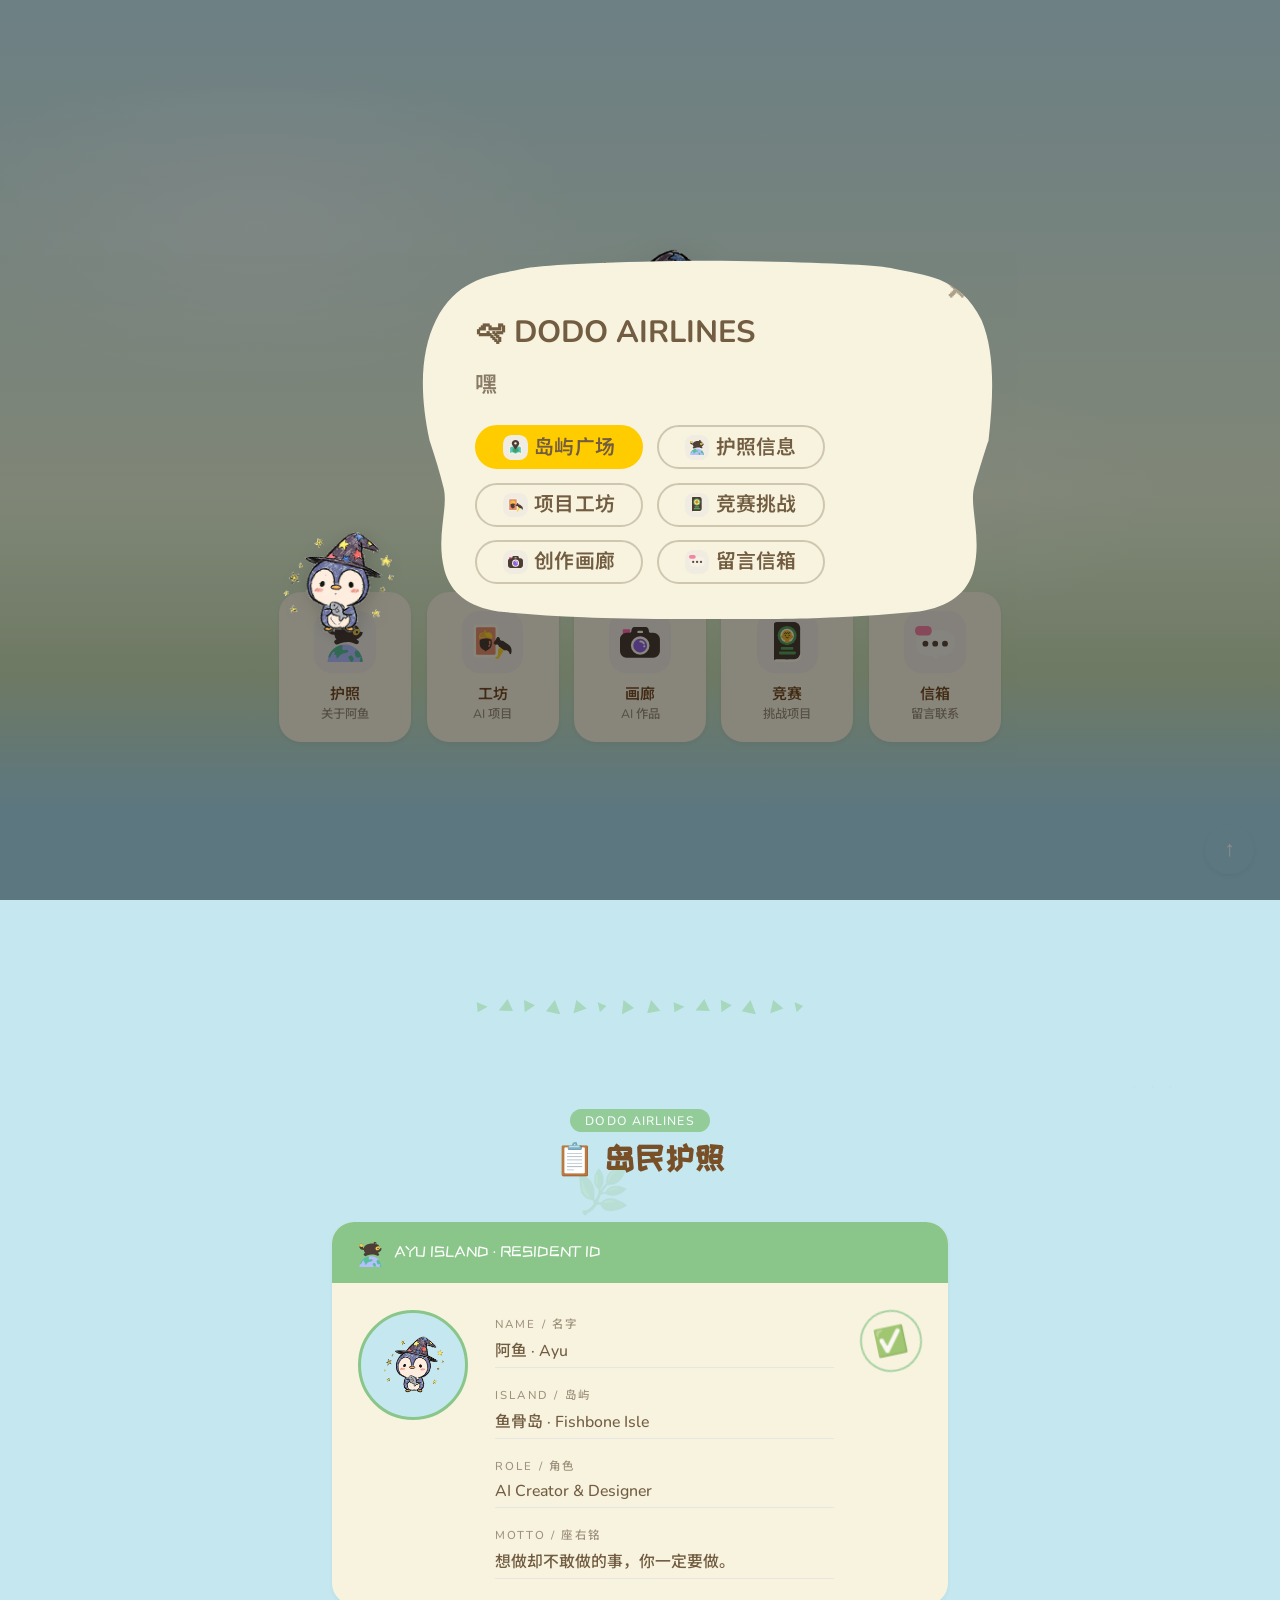
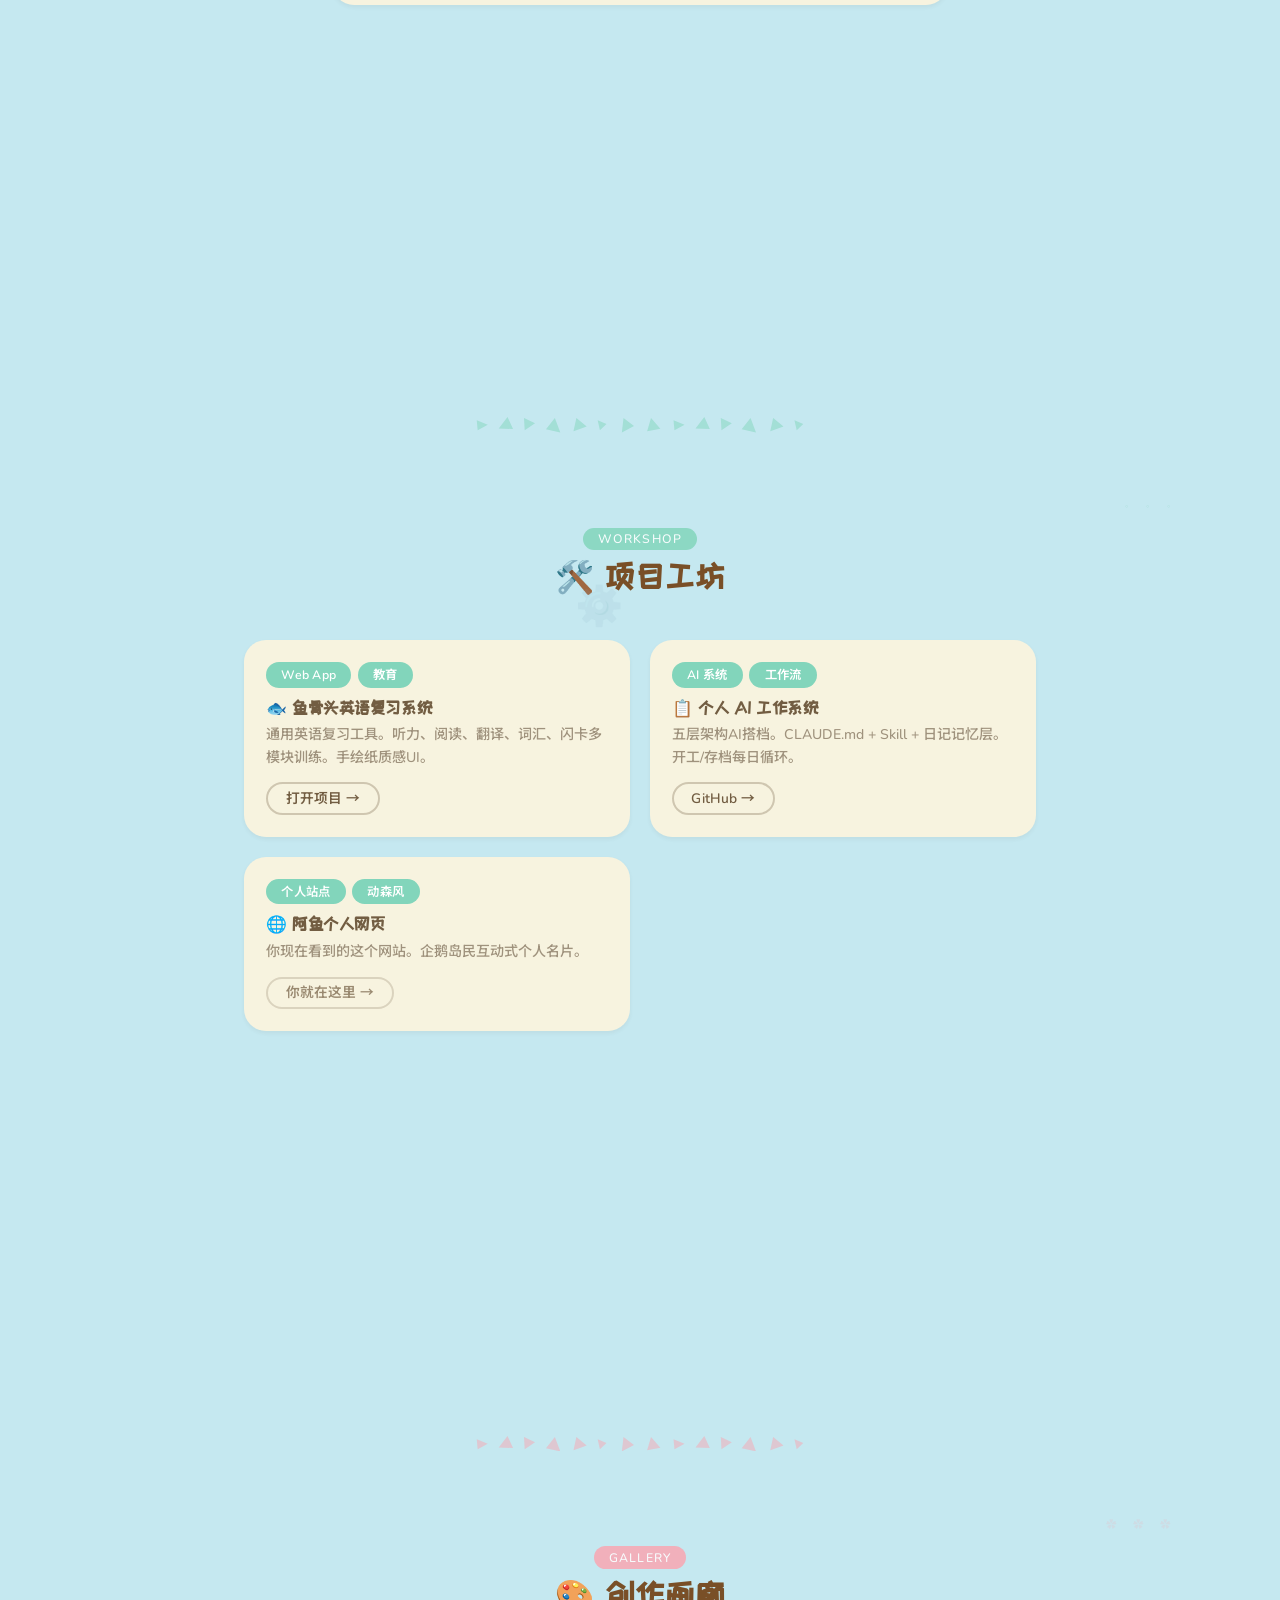
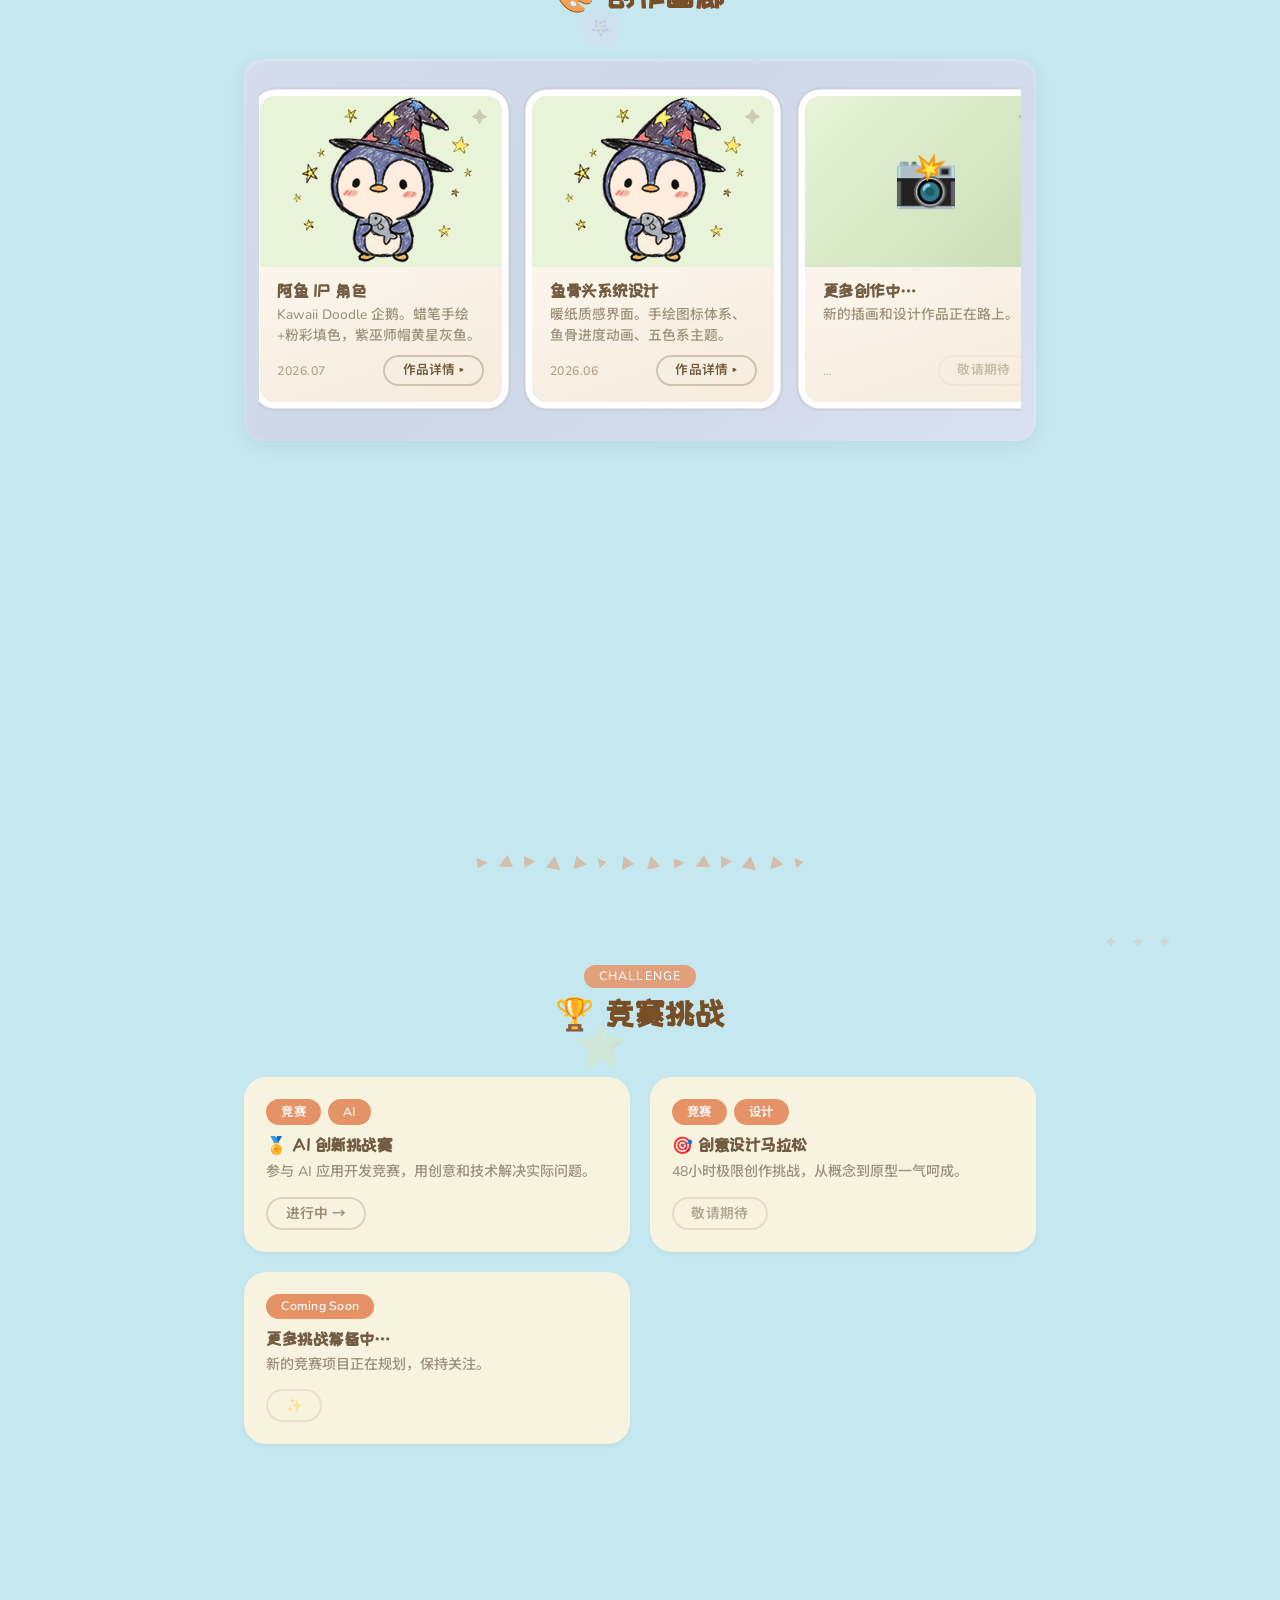
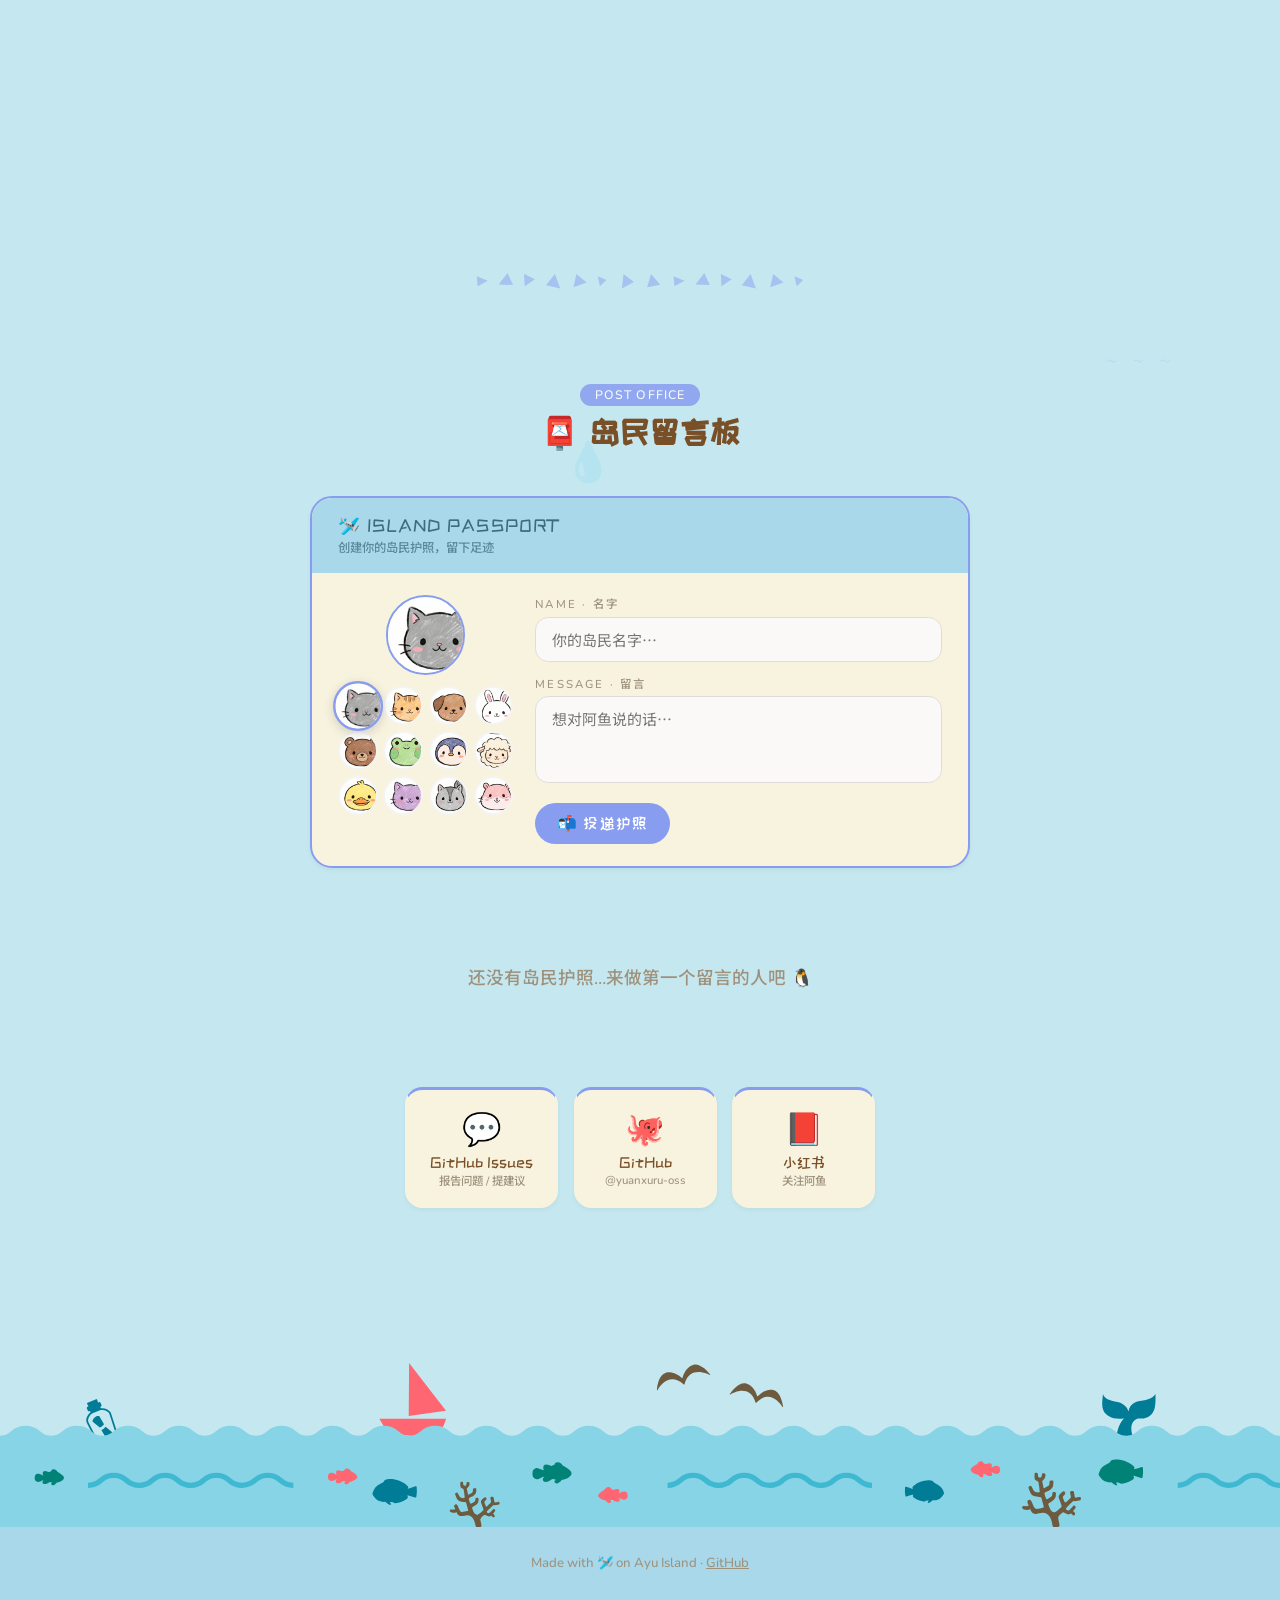
==== index.html @ e4548177 "work-detail: themed periwinkle bg + white floating content card with depth" ====
<!DOCTYPE html>
<html lang="zh-CN">
<head>
<meta charset="UTF-8">
<meta name="viewport" content="width=device-width, initial-scale=1.0">
<title>阿鱼 · Ayu — Welcome to My Island</title>
<style>
@import url('https://fonts.googleapis.com/css2?family=Nunito:wght@400;500;600;700;800;900&family=Noto+Sans+SC:wght@400;500;700&family=ZCOOL+KuaiLe&display=swap');

/* Register --mask-r for CSS mask animation (Chrome/Safari) */
@property --mask-r {
  syntax: '<length>';
  initial-value: 0px;
  inherits: false;
}

* { margin:0; padding:0; box-sizing:border-box; }

:root {
  /* === Mint-green sky palette (keep original) === */
  --sky-top: #c5e8f0;
  --sky-bottom: #e8f4d8;
  --land: #c8ddb5;
  --water: #a8d8ea;
  
  /* === animal-island-ui warm tones for cards & text === */
  --bg-card: rgb(247, 243, 223);
  --text-body: #725d42;
  --text-header: #794f27;
  --text-muted: #9f927d;
  --border: #c4b89e;
  
  --accent-teal: #19c8b9;
  --accent-teal-hover: #3dd4c6;
  --focus-yellow: #ffcc00;
  
  /* === NookPhone colors for section accents === */
  --np-green: #8ac68a;
  --np-teal: #82d5bb;
  --np-yellow: #f7cd67;
  --np-orange: #e59266;
  --np-pink: #f8a6b2;
  --np-blue: #889df0;
  
  --accent-about: var(--np-green);
  --accent-projects: var(--np-teal);
  --accent-competitions: var(--np-orange);
  --accent-works: var(--np-pink);
  --accent-contact: var(--np-blue);
  
  --card: var(--bg-card);
  --ink: var(--text-body);
  --dark-green: var(--text-header);
  --muted: var(--text-muted);
  --shadow: 0 2px 4px 0 rgba(61, 52, 40, 0.06);
  --shadow-hover: 0 3px 10px 0 rgba(61, 52, 40, 0.10);
}

html { scroll-behavior: smooth; zoom: 1.1; }

body {
  font-family: Nunito, 'Noto Sans SC', -apple-system, 'PingFang SC', sans-serif;
  background: var(--sky-top);
  color: var(--text-body);
  overflow-x: hidden;
  font-weight: 500;
}

/* === Mint-green sky background === */
.sky-bg {
  position: fixed; inset: 0; z-index: -1;
  background:
    linear-gradient(180deg, var(--sky-top) 0%, var(--sky-bottom) 55%, var(--land) 75%, var(--water) 90%, var(--water) 100%);
}

/* Subtle warm haze */
.sky-bg::before {
  content: ''; position: absolute; inset: 0;
  background:
    radial-gradient(ellipse 300px 150px at 20% 25%, rgba(255,255,255,0.4) 0%, transparent 100%),
    radial-gradient(ellipse 250px 120px at 70% 55%, rgba(255,255,240,0.3) 0%, transparent 100%);
  pointer-events: none;
}

/* === Passport Form & Message Wall (AC-style) === */
.passport-form {
  width: min(600px, 90vw);
  background: var(--card);
  border-radius: 20px;
  box-shadow: var(--shadow);
  overflow: hidden;
  margin-bottom: 48px;
  border: 2px solid var(--sec-accent);
}

.pf-header {
  background: #a8d8ea;
  padding: 16px 24px;
  display: flex; flex-direction: column;
}

.pf-logo {
  font-family: 'ZCOOL KuaiLe', cursive;
  font-size: 1rem;
  color: #3d6b80;
  letter-spacing: 1px;
}

.pf-sub {
  font-size: 0.7rem; color: #5a8899; margin-top: 2px;
}

.pf-body {
  display: flex; gap: 20px; padding: 20px 24px;
}

.pf-avatar-pick {
  flex-shrink: 0;
  display: flex; flex-direction: column; align-items: center;
}

.pf-avatar-preview {
  width: 72px; height: 72px;
  border: 2px solid var(--sec-accent);
  border-radius: 50%;
  display: flex; align-items: center; justify-content: center;
  margin-bottom: 10px;
  overflow: hidden;
  background: #f0efe8;
}

.pf-preview-img {
  width: 100%; height: 100%;
  object-fit: contain;
  object-position: center;
}

.pf-emoji-grid {
  display: grid;
  grid-template-columns: repeat(4, 1fr);
  gap: 5px;
}

.pf-villager-btn {
  width: 36px; height: 36px;
  border: 2px solid transparent;
  border-radius: 50%;
  cursor: pointer;
  transition: all 0.15s;
  display: flex; align-items: center; justify-content: center;
  padding: 0;
  background: #f5f4f1;
  overflow: hidden;
}
.pf-villager-btn:hover,
.pf-villager-btn.active {
  border-color: var(--sec-accent);
  transform: scale(1.25);
  box-shadow: 0 2px 8px rgba(0,0,0,0.15);
  z-index: 2;
}

.pf-v-thumb {
  width: 100%; height: 100%;
  object-fit: contain;
  object-position: center;
}

.pf-emoji-grid button {
  /* keep this for backward compat, but villager buttons override */
}

.pf-fields {
  flex: 1;
  display: flex; flex-direction: column; gap: 12px;
}

.pf-field label {
  font-size: 0.65rem;
  color: var(--muted);
  letter-spacing: 2px;
  text-transform: uppercase;
  display: block;
  margin-bottom: 4px;
}

.pf-field input,
.pf-field textarea {
  width: 100%;
  padding: 10px 14px;
  border: 1.5px solid #e0ddd8;
  border-radius: 12px;
  font-family: 'Noto Sans SC', sans-serif;
  font-size: 0.85rem;
  color: var(--ink);
  background: #faf9f7;
  outline: none;
  transition: border-color 0.2s;
  resize: none;
}

.pf-field input:focus,
.pf-field textarea:focus {
  border-color: var(--sec-accent);
}

.pf-submit {
  font-family: 'ZCOOL KuaiLe', 'Noto Sans SC', cursive;
  font-size: 0.9rem;
  padding: 10px 20px;
  border-radius: 24px;
  border: none;
  background: var(--sec-accent);
  color: #fff;
  cursor: pointer;
  letter-spacing: 1px;
  transition: transform 0.2s, box-shadow 0.2s;
  align-self: flex-start;
}
.pf-submit:hover {
  transform: translateY(-2px);
  box-shadow: 0 4px 12px rgba(0,0,0,0.15);
}

/* === Passport Wall === */
.passport-wall {
  display: grid;
  grid-template-columns: repeat(auto-fill, minmax(280px, 1fr));
  gap: 20px;
  width: min(800px, 90vw);
}

.visitor-passport {
  background: #eef9fb;
  border-radius: 18px;
  padding: 18px;
  border: 2px solid var(--sec-accent);
  display: flex; gap: 14px;
  position: relative;
  overflow: hidden;
  animation: card-in 0.4s cubic-bezier(0.34, 1.56, 0.64, 1);
}

@keyframes card-in {
  from { opacity: 0; transform: translateY(16px) scale(0.95); }
  to { opacity: 1; transform: translateY(0) scale(1); }
}

.visitor-passport::before {
  content: '';
  position: absolute;
  top: -30px; right: -30px;
  width: 80px; height: 80px;
  border-radius: 50%;
  border: 2px solid rgba(107,138,170,0.15);
  pointer-events: none;
}

.vp-avatar {
  flex-shrink: 0;
  width: 52px; height: 52px;
  border-radius: 50%;
  overflow: hidden;
  border: 2px solid var(--sec-accent);
}

.vp-img {
  width: 100%; height: 100%;
  object-fit: contain;
  object-position: center;
}

.vp-info {
  flex: 1; min-width: 0;
}

.vp-name {
  font-family: 'ZCOOL KuaiLe', 'Noto Sans SC', cursive;
  font-size: 0.9rem;
  color: var(--dark-green);
  margin-bottom: 4px;
}

.vp-time {
  font-size: 0.6rem; color: var(--muted); margin-bottom: 6px;
}

.vp-message {
  font-size: 0.8rem; color: var(--ink); line-height: 1.6;
  word-break: break-word;
}

.vp-delete {
  position: absolute; top: 8px; right: 8px;
  font-size: 0.7rem; opacity: 0; cursor: pointer;
  transition: opacity 0.2s;
  background: none; border: none; padding: 2px 6px;
}
.visitor-passport:hover .vp-delete { opacity: 0.5; }

/* === Contact links row === */
.contact-links {
  display: flex; flex-wrap: wrap; gap: 14px; justify-content: center;
  margin-top: 48px;
}

.contact-link-card {
  display: flex; flex-direction: column; align-items: center;
  padding: 16px 22px;
  background: var(--card);
  border-radius: 16px;
  text-decoration: none;
  color: var(--ink);
  box-shadow: var(--shadow);
  border: 1.5px solid transparent;
  border-top: 3px solid var(--sec-accent);
  min-width: 130px;
  transition: transform 0.3s cubic-bezier(0.34, 1.56, 0.64, 1), box-shadow 0.3s;
}
.contact-link-card:hover {
  transform: translateY(-4px);
  box-shadow: 0 8px 24px rgba(0,0,0,0.1);
}

.cl-icon { font-size: 1.8rem; margin-bottom: 4px; }
.cl-label { font-family: 'ZCOOL KuaiLe', cursive; font-size: 0.85rem; color: var(--dark-green); }
.cl-hint { font-size: 0.65rem; color: var(--muted); margin-top: 2px; }

/* === Entry Overlay === */
.entry-overlay {
  position: fixed; inset: 0; z-index: 100;
  background: rgba(0,0,0,0.45);
  display: flex; align-items: center; justify-content: center;
  transition: opacity 0.5s, visibility 0.5s;
  animation: animal-fade-in 0.25s ease;
}
.entry-overlay.dismissed { opacity:0; visibility:hidden; pointer-events:none; }

@keyframes animal-fade-in {
  from { opacity: 0; }
  to   { opacity: 1; }
}

.entry-scene {
  position: relative;
  width: min(720px, 92vw);
  display: flex;
  align-items: flex-end;
  gap: 0;
}

/* Penguin in entry */
.entry-penguin {
  flex-shrink: 0;
  cursor: pointer;
  animation: float 3s ease-in-out infinite;
  user-select: none;
}
.entry-penguin img {
  width: clamp(120px, 16vw, 170px);
  filter: drop-shadow(2px 4px 8px rgba(0,0,0,0.15));
}
@keyframes float {
  0%,100% { transform: translateY(0); }
  50% { transform: translateY(-8px); }
}

/* === Entry Modal (animal-island-ui Modal + Title) === */
.dodo-modal {
  background: rgb(247, 243, 223);
  clip-path: url(#animal-modal-clip);
  padding: 0;
  margin-bottom: 20px;
  margin-left: -8px;
  position: relative;
  flex: 1;
  max-width: 520px;
  min-width: 320px;
  animation: animal-zoom-in 0.35s cubic-bezier(0.4, 0, 0.2, 1);
  color: rgb(128, 115, 89);
}

@keyframes animal-zoom-in {
  from { opacity: 0; transform: scale(0.92); }
  to   { opacity: 1; transform: scale(1); }
}

/* Modal close button */
.dodo-close {
  position: absolute;
  top: 14px; right: 18px;
  width: 32px; height: 32px;
  font-size: 20px; font-weight: 700;
  color: rgba(114, 93, 66, 0.55);
  background: transparent;
  border: none;
  border-radius: 50%;
  cursor: pointer;
  z-index: 10;
  display: flex; align-items: center; justify-content: center;
  line-height: 1;
  transition: all 0.2s;
}
.dodo-close:hover {
  background: rgba(114, 93, 66, 0.1);
  color: rgba(114, 93, 66, 1);
}

/* Modal inner content area (per Modal spec: 48px 48px 32px) */
.dodo-body {
  padding: 48px 48px 32px;
}

/* === Modal Title (per animal-island-ui Modal spec: 28px / 700) === */
.dodo-modal-title {
  font-size: 28px;
  font-weight: 700;
  color: rgba(114, 93, 66, 1);
  padding-bottom: 15px;
  line-height: 1.3;
}

/* Modal body text (per spec: 20px / 600 / #8a7b66) */
.dodo-greeting {
  font-size: 20px;
  font-weight: 600;
  line-height: 1.6;
  color: #8a7b66;
  padding-bottom: 20px;
  min-height: 1.6em;
}

/* Modal footer buttons */
.dodo-options {
  display: flex; flex-wrap: wrap; gap: 12px;
}

.dodo-btn {
  font-family: Nunito, 'Noto Sans SC', sans-serif;
  font-size: 18px;
  font-weight: 600;
  letter-spacing: 0.01em;
  height: 40px;
  padding: 0 24px;
  border-radius: 39.81px;
  border: 2px solid rgba(114, 93, 66, 0.3);
  background: transparent;
  color: var(--text-body);
  cursor: pointer;
  transition: all 0.2s;
  white-space: nowrap;
  display: flex; align-items: center; gap: 6px;
  line-height: 1;
}
.dodo-btn .db-icon {
  width: 22px; height: 22px;
  border-radius: 8px;
  display: flex; align-items: center; justify-content: center;
  background: #f0ece2;
  flex-shrink: 0;
  padding: 4px;
}
.dodo-btn .db-icon img {
  width: 100%; height: 100%;
  object-fit: contain;
}
.dodo-btn:hover {
  border-color: rgba(114, 93, 66, 0.6);
  background: rgba(114, 93, 66, 0.08);
}

/* Primary confirm-style button (yellow, per Modal spec) */
.dodo-btn.dodo-btn-primary {
  background: rgba(255, 204, 0, 1);
  border-color: rgba(255, 204, 0, 1);
  color: rgba(114, 93, 66, 1);
}
.dodo-btn.dodo-btn-primary:hover {
  background: rgba(255, 204, 0, 0.85);
  border-color: rgba(255, 204, 0, 0.85);
}

/* === Main Content === */
.main-content {
  position: relative; z-index: 1;
}

/* Hero section (post-dialog) */
.hero {
  min-height: 100vh;
  display: flex; flex-direction: column;
  align-items: center; justify-content: center;
  text-align: center;
  padding: 40px 24px;
}

.hero-penguin {
  margin-bottom: 24px;
  cursor: pointer;
  transition: transform 0.3s cubic-bezier(0.34, 1.56, 0.64, 1);
}
.hero-penguin:hover {
  transform: scale(1.06);
  filter: drop-shadow(0 0 12px rgba(247,214,123,0.3));
}
.hero-penguin img {
  width: clamp(220px, 30vw, 300px);
  filter: drop-shadow(3px 6px 16px rgba(0,0,0,0.1));
  animation: float 3.5s ease-in-out infinite;
}

.hero-title {
  font-family: 'ZCOOL KuaiLe', 'Noto Sans SC', cursive;
  font-size: clamp(1.6rem, 4vw, 2.4rem);
  color: var(--dark-green);
  letter-spacing: 2px;
  margin-bottom: 6px;
}

.hero-sub {
  font-size: 0.9rem;
  color: var(--muted);
  margin-bottom: 8px;
}

.hero-hint {
  font-family: 'ZCOOL KuaiLe', 'Noto Sans SC', cursive;
  font-size: 1.1rem;
  color: var(--dark-green);
  margin-bottom: 24px;
  opacity: 0.75;
  animation: hint-pulse 3s ease-in-out infinite;
  cursor: default;
  letter-spacing: 2px;
}

@keyframes hint-pulse {
  0%,100% { opacity: 0.5; }
  50% { opacity: 0.85; }
}

.hero-islands {
  display: flex; flex-wrap: wrap; gap: 14px; justify-content: center;
}

.island-card {
  display: flex; flex-direction: column; align-items: center;
  padding: 18px 22px;
  background: var(--bg-card);
  border-radius: 20px;
  text-decoration: none;
  color: var(--text-body);
  box-shadow: var(--shadow);
  transition: transform 0.25s cubic-bezier(0.4, 0, 0.2, 1), box-shadow 0.25s;
  min-width: 120px;
  position: relative; overflow: hidden;
}
.island-card:hover {
  transform: translateY(-4px);
  box-shadow: 0 8px 24px rgba(0,0,0,0.1);
}
.island-card .island-icon {
  width: 56px; height: 56px;
  border-radius: 16px;
  display: flex; align-items: center; justify-content: center;
  margin-bottom: 8px;
  background: #f0ece2;
  transition: transform 0.25s;
  padding: 10px;
}
.island-card .island-icon img {
  width: 100%; height: 100%;
  object-fit: contain;
}
.island-card:hover .island-icon {
  transform: scale(1.08);
}
.island-card .island-label { font-size: 0.85rem; font-weight: 600; color: var(--dark-green); }
.island-card .island-hint { font-size: 0.7rem; color: var(--muted); }

/* === Section Islands === */
.section-island {
  min-height: 100vh;
  padding: 80px 24px 100px;
  display: flex; flex-direction: column;
  align-items: center;
  position: relative;
  --sec-accent: var(--island-green);
}

/* === Per-section color identity (Principle 2: Color differentiation) === */
.section-island[data-theme="about"]     { --sec-accent: var(--accent-about); }
.section-island[data-theme="projects"]  { --sec-accent: var(--accent-projects); }
.section-island[data-theme="competitions"] { --sec-accent: var(--accent-competitions); }
.section-island[data-theme="works"]     { --sec-accent: var(--accent-works); }
.section-island[data-theme="contact"]   { --sec-accent: var(--accent-contact); }

/* === Section-themed subtle decorative marks (AC-style: small icons instead of big glows) === */
/* About (green) — tiny grass/leaf dots */
.section-island[data-theme="about"] .section-header::before {
  content: '🌿'; font-size: 2.5rem; opacity: 0.12; pointer-events: none;
  position: absolute; left: 12%; top: 50px;
}
/* Projects (teal) — tiny tool/gear marks */
.section-island[data-theme="projects"] .section-header::before {
  content: '⚙️'; font-size: 2.2rem; opacity: 0.12; pointer-events: none;
  position: absolute; left: 12%; top: 50px;
}
/* Competitions (amber) — tiny star */
.section-island[data-theme="competitions"] .section-header::before {
  content: '⭐'; font-size: 2.4rem; opacity: 0.14; pointer-events: none;
  position: absolute; left: 12%; top: 50px;
}
/* Works (rose) — tiny flower */
.section-island[data-theme="works"] .section-header::before {
  content: '🌸'; font-size: 2.3rem; opacity: 0.14; pointer-events: none;
  position: absolute; left: 12%; top: 50px;
}
/* Contact (blue) — tiny wave/water drop */
.section-island[data-theme="contact"] .section-header::before {
  content: '💧'; font-size: 2.2rem; opacity: 0.12; pointer-events: none;
  position: absolute; left: 12%; top: 50px;
}

/* Small decorative corner marks per section */
.section-island[data-theme="about"]::before     { content: '·  ·  ·'; }
.section-island[data-theme="projects"]::before  { content: '∘  ∘  ∘'; }
.section-island[data-theme="competitions"]::before { content: '✦  ✦  ✦'; }
.section-island[data-theme="works"]::before     { content: '✿  ✿  ✿'; }
.section-island[data-theme="contact"]::before   { content: '〜  〜  〜'; }

.section-island::before {
  position: absolute;
  right: 8%; top: 55px;
  font-size: 0.6rem;
  color: var(--sec-accent);
  opacity: 0.18;
  letter-spacing: 6px;
  pointer-events: none;
}

.section-header {
  text-align: center;
  margin-bottom: 40px;
  position: relative;
}

.section-header h2 {
  font-family: 'ZCOOL KuaiLe', 'Noto Sans SC', cursive;
  font-size: clamp(1.4rem, 3.5vw, 1.8rem);
  color: var(--dark-green);
  letter-spacing: 1px;
}

.section-header .section-stamp {
  display: inline-block;
  font-size: 0.7rem;
  padding: 3px 14px;
  border-radius: 12px;
  background: var(--sec-accent);
  color: #fff;
  margin-bottom: 8px;
  letter-spacing: 1px;
  opacity: 0.85;
}

/* === Passport Card (About section) === */
.passport-card {
  width: min(560px, 90vw);
  background: var(--card);
  border-radius: 20px;
  box-shadow: var(--shadow);
  overflow: hidden;
}

.passport-header {
  background: var(--sec-accent);
  padding: 14px 24px;
  display: flex; align-items: center; gap: 10px;
}
.passport-header .dodo-icon { font-size: 1.3rem; animation: leaf-spin 6s linear infinite; }
.passport-header .dodo-label { color: #fff; font-family: 'ZCOOL KuaiLe', cursive; font-size: 0.85rem; }

.passport-body {
  display: flex; gap: 24px; padding: 24px;
}

.passport-avatar {
  flex-shrink: 0;
  width: 100px; height: 100px;
  border-radius: 50%;
  border: 3px solid var(--sec-accent);
  overflow: hidden;
  background: var(--sky-top);
  display: flex; align-items: center; justify-content: center;
}
.passport-avatar img {
  width: 100%; height: 100%; object-fit: contain;
}

.passport-fields { flex:1; display:flex; flex-direction:column; gap:12px; }

.passport-field label {
  font-size: 0.65rem; color: var(--muted); letter-spacing: 2px; text-transform: uppercase;
}
.passport-field .field-value {
  font-size: 0.9rem; color: var(--ink); font-weight: 500;
  padding: 4px 0;
  border-bottom: 1px solid #e8e6e3;
}

.passport-stamp {
  align-self: flex-start;
  width: 56px; height: 56px;
  border-radius: 50%;
  border: 2px solid var(--sec-accent);
  display: flex; align-items: center; justify-content: center;
  font-size: 1.5rem;
  opacity: 0.7;
  transform: rotate(-12deg);
}

/* === Card Grid (Projects/Works) === */
.card-grid {
  display: grid;
  grid-template-columns: repeat(auto-fill, minmax(260px, 1fr));
  gap: 18px;
  width: min(720px, 90vw);
}

.item-card {
  background: var(--bg-card);
  border-radius: 20px;
  padding: 20px;
  box-shadow: var(--shadow);
  transition: transform 0.25s cubic-bezier(0.4, 0, 0.2, 1), box-shadow 0.25s;
  position: relative; overflow: hidden;
}

.item-card:hover {
  transform: translateY(-4px);
  box-shadow: 0 8px 24px rgba(0,0,0,0.1);
}

.item-card .card-tags { display:flex; flex-wrap:wrap; gap:6px; margin-bottom:10px; }
.item-card .card-tag {
  font-family: Nunito, 'Noto Sans SC', sans-serif;
  font-size: 0.7rem;
  font-weight: 600;
  line-height: 1;
  padding: 5px 13px;
  border-radius: 999px;
  border: 1.5px solid transparent;
  background: var(--sec-accent);
  color: #fff;
  letter-spacing: 0.02em;
  transition: all 0.2s ease;
  display: inline-flex;
  align-items: center;
  white-space: nowrap;
  user-select: none;
}
.item-card .card-tag:hover {
  transform: translateY(-1px);
  box-shadow: 0 2px 6px rgba(61, 52, 40, 0.12);
}
.item-card h3 { font-family: 'ZCOOL KuaiLe', 'Noto Sans SC', cursive; font-size:0.95rem; margin-bottom:6px; letter-spacing:0.5px; }
.item-card p { font-size:0.8rem; color:var(--muted); line-height:1.6; margin-bottom:12px; }
.item-card .card-link {
  font-family: Nunito, 'Noto Sans SC', sans-serif;
  font-size: 0.78rem;
  font-weight: 600;
  letter-spacing: 0.01em;
  color: var(--text-body);
  text-decoration: none;
  padding: 5px 16px;
  border: 2px solid rgba(114, 93, 66, 0.3);
  border-radius: 39.81px;
  display: inline-block;
  transition: all 0.2s;
  background: transparent;
  line-height: 1.3;
}
.item-card .card-link:hover {
  border-color: rgba(114, 93, 66, 0.55);
  background: rgba(114, 93, 66, 0.06);
  transform: translateY(-1px);
}

/* === Corkboard Memo Gallery === */
.gallery-board {
  position: relative;
  width: min(720px, 92vw);
  margin: 0 auto;
  /* Soft AC periwinkle/lavender app background */
  background:
    radial-gradient(circle, rgba(255,255,255,0.15) 0.5px, transparent 0.5px),
    linear-gradient(135deg, #d4dcec 0%, #cdd8e8 40%, #d8dff0 100%);
  background-size: 18px 18px, 100% 100%;
  border-radius: 18px;
  padding: 24px 14px 28px;
  box-shadow: inset 0 1px 4px rgba(255,255,255,0.4), 0 4px 16px rgba(61,52,40,0.08);
  overflow: hidden;
}

.gallery-track {
  display: flex;
  gap: 28px;
  overflow-x: auto;
  scroll-snap-type: x mandatory;
  scroll-behavior: smooth;
  padding: 10px 12px 8px;
  /* Hide scrollbar — keep functionality */
  scrollbar-width: none;
  -ms-overflow-style: none;
}
.gallery-track::-webkit-scrollbar { display: none; }

/* Memo Card — AC Nook Miles mission card style */
.memo-card {
  flex: 0 0 220px;
  scroll-snap-align: start;
  background:
    radial-gradient(circle at 20% 30%, rgba(255,255,255,0.3) 0%, transparent 60%),
    linear-gradient(160deg, #fdf6f0 0%, #faf3e8 50%, #f5ecdd 100%);
  border-radius: 14px;
  /* Thick white polaroid-style frame */
  box-shadow:
    0 0 0 6px #fff,
    0 0 0 8px rgba(180,165,140,0.15),
    0 3px 12px rgba(61,52,40,0.10);
  position: relative;
  overflow: hidden;
  transition: transform 0.35s cubic-bezier(0.34, 1.56, 0.64, 1), box-shadow 0.35s;
  display: flex;
  flex-direction: column;
  /* 3D perspective for tilt */
  transform-origin: center center;
}
.memo-card:hover {
  transform: scale(1.05) rotate(-1.5deg);
  box-shadow:
    0 0 0 6px #fff,
    0 0 0 8px rgba(180,165,140,0.2),
    0 6px 24px rgba(61,52,40,0.16);
  z-index: 5;
}

/* AC stamp-style decorative badge top-right */
.memo-card::before {
  content: '✦';
  position: absolute;
  top: 10px;
  right: 12px;
  z-index: 2;
  font-size: 0.9rem;
  color: rgba(114,93,66,0.25);
  pointer-events: none;
}

/* Memo image area */
.memo-img {
  width: 100%;
  height: 155px;
  overflow: hidden;
  border-radius: 6px 6px 0 0;
  background: #e8f4d8;
  flex-shrink: 0;
}
.memo-img img {
  width: 100%;
  height: 100%;
  object-fit: cover;
  display: block;
}
.memo-img-empty {
  display: flex;
  align-items: center;
  justify-content: center;
  font-size: 3rem;
  background: linear-gradient(135deg, #e8f4d8 0%, #c8ddb5 100%);
}

/* Memo text body */
.memo-body {
  padding: 14px 16px 14px;
  flex: 1;
  display: flex;
  flex-direction: column;
  gap: 4px;
}
.memo-body h3 {
  font-family: 'ZCOOL KuaiLe', 'Noto Sans SC', cursive;
  font-size: 0.95rem;
  margin: 0;
  letter-spacing: 0.5px;
  color: var(--text-body);
}
.memo-body p {
  font-size: 0.78rem;
  color: var(--muted);
  line-height: 1.55;
  margin: 0;
  flex: 1;
  min-height: 2.4em;
}

/* Footer row: date left, button right */
.memo-footer {
  display: flex;
  align-items: center;
  justify-content: space-between;
  margin-top: 4px;
}
.memo-date {
  font-family: Nunito, sans-serif;
  font-size: 0.7rem;
  color: rgba(114,93,66,0.55);
  letter-spacing: 0.04em;
  white-space: nowrap;
}

/* Detail button — animal-island-ui outline pill */
.memo-detail-btn {
  font-family: Nunito, 'Noto Sans SC', sans-serif;
  font-size: 0.72rem;
  font-weight: 600;
  letter-spacing: 0.01em;
  padding: 5px 16px;
  border: 2px solid rgba(114, 93, 66, 0.3);
  border-radius: 39.81px;
  background: transparent;
  color: var(--text-body);
  cursor: pointer;
  transition: all 0.2s;
  white-space: nowrap;
  line-height: 1.3;
}
.memo-detail-btn:hover {
  border-color: rgba(114, 93, 66, 0.55);
  background: rgba(114, 93, 66, 0.06);
  transform: translateY(-1px);
}
.memo-detail-btn:active {
  transform: translateY(0);
}
.memo-detail-btn:disabled {
  opacity: 0.35;
  cursor: default;
  transform: none;
  border-color: rgba(114, 93, 66, 0.15);
}

/* Gallery scroll arrows */
.gallery-arrow {
  position: absolute;
  top: 50%;
  transform: translateY(-50%);
  z-index: 3;
  width: 36px;
  height: 36px;
  border-radius: 50%;
  border: none;
  background: rgba(255,255,255,0.85);
  color: rgba(114,93,66,0.7);
  font-size: 1.2rem;
  cursor: pointer;
  display: flex;
  align-items: center;
  justify-content: center;
  box-shadow: 0 2px 8px rgba(0,0,0,0.10);
  transition: all 0.2s;
  opacity: 0;
  pointer-events: none;
}
.gallery-board:hover .gallery-arrow {
  opacity: 1;
  pointer-events: auto;
}
.gallery-arrow:hover {
  background: rgba(255,255,255,0.95);
  color: rgba(114,93,66,0.95);
  box-shadow: 0 3px 12px rgba(0,0,0,0.14);
  transform: translateY(-50%) scale(1.08);
}
.gallery-arrow-left  { left: 4px; }
.gallery-arrow-right { right: 4px; }

/* === Work Detail — Fullscreen Scrapbook Page === */
.work-detail-overlay {
  position: fixed; inset: 0; z-index: 150;
  opacity: 0; pointer-events: none;
  transition: opacity 0.3s;
  display: flex; flex-direction: column;
  overflow: hidden;
  /* AC periwinkle pattern bg */
  background:
    radial-gradient(circle at 20px 20px, rgba(255,255,255,0.12) 1px, transparent 1px),
    radial-gradient(circle at 50px 70px, rgba(255,255,255,0.08) 1px, transparent 1px),
    radial-gradient(circle at 70px 30px, rgba(255,255,255,0.10) 1px, transparent 1px),
    linear-gradient(160deg, #c5d5e8 0%, #d4dcec 30%, #cdd8e8 70%, #bfcfe4 100%);
  background-size: 80px 80px, 80px 80px, 80px 80px, 100% 100%;
}
.work-detail-overlay.open { opacity: 1; pointer-events: auto; }

/* Top nav bar — clean AC style, unified buttons */
.sp-nav {
  flex-shrink: 0;
  display: flex; align-items: center;
  justify-content: space-between;
  padding: 10px 20px;
  background: rgba(255,255,255,0.6);
  backdrop-filter: blur(8px);
  border-bottom: 1px solid rgba(114,93,66,0.08);
}
.sp-nav-back,
.sp-nav-close {
  font-family: Nunito, 'Noto Sans SC', sans-serif;
  font-size: 0.8rem; font-weight: 600;
  padding: 6px 18px;
  border: 2px solid rgba(114,93,66,0.25);
  border-radius: 39.81px;
  background: transparent;
  color: var(--text-body);
  cursor: pointer;
  transition: all 0.2s;
  display: inline-flex; align-items: center; gap: 4px;
}
.sp-nav-back:hover,
.sp-nav-close:hover {
  border-color: rgba(114,93,66,0.5);
  background: rgba(114,93,66,0.06);
}

/* Scrollable body */
.sp-page {
  flex: 1; overflow-y: auto;
  scrollbar-width: thin;
  scrollbar-color: rgba(139,119,90,0.15) transparent;
  padding: 24px 20px 32px;
}
.sp-page::-webkit-scrollbar { width: 5px; }
.sp-page::-webkit-scrollbar-thumb { background: rgba(139,119,90,0.2); border-radius: 10px; }

/* White floating content card */
.sp-card {
  max-width: 700px;
  margin: 0 auto;
  background: rgba(255,255,255,0.93);
  border-radius: 20px;
  box-shadow: 0 2px 16px rgba(61,52,40,0.10), 0 8px 32px rgba(61,52,40,0.06);
  border: 1.5px solid rgba(160,145,120,0.12);
  overflow: hidden;
}

.sp-container {
  padding: 32px 28px 44px;
}

.sp-nav-label {
  font-family: Nunito, sans-serif;
  font-size: 0.72rem;
  color: rgba(114,93,66,0.4);
  letter-spacing: 4px;
}

/* Footer-sea banner inside card */
.sp-top-decor {
  width: 100%;
  overflow: hidden;
  opacity: 0.4;
  line-height: 0;
}
.sp-top-decor img {
  width: 100%;
  height: auto;
  min-width: 800px;
  display: block;
}

/* Pattern card hero inside white card */
.sp-hero-card {
  position: relative;
  background: linear-gradient(#fdfaf2, #f9f3e4);
  border-radius: 14px;
  border: 1.5px solid rgba(160,140,110,0.15);
  box-shadow: 0 2px 10px rgba(61,52,40,0.06);
  padding: 32px 28px;
  margin-bottom: 28px;
  display: flex; align-items: center; justify-content: center;
  min-height: 220px;
}
.sp-hero-img {
  max-width: 85%;
  max-height: 180px;
  border-radius: 8px;
  box-shadow: 0 3px 12px rgba(61,52,40,0.08);
}

/* Squiggly divider */
.sp-squiggle {
  width: 100%; height: 14px;
  margin-bottom: 24px;
  background:
    radial-gradient(circle at 15px 7px, rgba(114,93,66,0.10) 2px, transparent 3px),
    radial-gradient(circle at 40px 5px, rgba(114,93,66,0.10) 1.5px, transparent 2.5px),
    radial-gradient(circle at 70px 8px, rgba(114,93,66,0.10) 2px, transparent 3px),
    radial-gradient(circle at 100px 4px, rgba(114,93,66,0.10) 1.5px, transparent 2.5px),
    radial-gradient(circle at 140px 7px, rgba(114,93,66,0.10) 2px, transparent 3px),
    radial-gradient(circle at 180px 5px, rgba(114,93,66,0.10) 1.5px, transparent 2.5px),
    radial-gradient(circle at 220px 8px, rgba(114,93,66,0.10) 2px, transparent 3px),
    radial-gradient(circle at 260px 4px, rgba(114,93,66,0.10) 1.5px, transparent 2.5px),
    linear-gradient(transparent 5px, rgba(114,93,66,0.05) 5px, rgba(114,93,66,0.05) 6px, transparent 6px);
  background-repeat: no-repeat;
  background-size: 100% 100%;
}

/* === Work Detail Content Area === */
/* Footer-sea banner at top */
.sp-top-decor {
  width: 100%;
  overflow: hidden;
  opacity: 0.45;
  padding: 4px 0 0;
  line-height: 0;
}
.sp-top-decor img {
  width: 100%;
  height: auto;
  min-width: 800px;
  display: block;
}

.sp-title {
  font-family: 'ZCOOL KuaiLe', 'Noto Sans SC', cursive;
  font-size: 1.5rem;
  color: var(--text-body);
  margin: 0 0 14px;
  letter-spacing: 0.5px;
}
.sp-meta {
  display: flex; align-items: center; gap: 14px;
  flex-wrap: wrap; margin-bottom: 24px;
}
.sp-date {
  font-family: Nunito, sans-serif;
  font-size: 0.75rem;
  color: rgba(114,93,66,0.6);
  background: rgba(114,93,66,0.06);
  padding: 3px 10px; border-radius: 6px;
}
.sp-tags { display: flex; gap: 6px; flex-wrap: wrap; }
.sp-tags .card-tag {
  font-family: Nunito, 'Noto Sans SC', sans-serif;
  font-size: 0.7rem; font-weight: 600;
  padding: 3px 12px; border-radius: 999px;
  border: 2px solid var(--sec-accent);
  color: var(--sec-accent);
  background: transparent;
  letter-spacing: 0.02em;
}

/* Description */
.sp-desc {
  font-size: 0.9rem;
  color: var(--text-body);
  line-height: 1.9;
  margin-bottom: 24px;
  padding: 0;
}
.sp-desc p { margin: 0 0 12px; }
.sp-desc p:last-child { margin-bottom: 0; }

/* Extra images */
.sp-extra {
  display: flex; gap: 10px; flex-wrap: wrap; margin-bottom: 24px;
}
.sp-extra img {
  width: calc(50% - 5px);
  border-radius: 8px;
  box-shadow: 0 2px 8px rgba(61,52,40,0.10);
  object-fit: cover; aspect-ratio: 4/3;
  background: #e8eddc;
}
.sp-extra:empty { display: none; }

/* Back button at bottom */
.sp-back-bottom {
  font-family: Nunito, 'Noto Sans SC', sans-serif;
  font-size: 0.8rem; font-weight: 600;
  padding: 6px 20px;
  border: 2px solid rgba(114,93,66,0.25);
  border-radius: 39.81px;
  background: transparent;
  color: var(--text-body);
  cursor: pointer;
  transition: all 0.2s;
  display: inline-flex; align-items: center; gap: 4px;
}
.sp-back-bottom:hover {
  border-color: rgba(114,93,66,0.5);
  background: rgba(114,93,66,0.06);
}

/* Penguin peek */
.sp-penguin {
  position: fixed;
  bottom: -8px; right: -6px;
  width: 64px; height: 64px;
  pointer-events: none; user-select: none;
  opacity: 0.45;
  transform: rotate(10deg);
  z-index: 151;
}
.sp-penguin img { width: 100%; height: 100%; object-fit: contain; }

@media (max-width: 640px) {
  .sp-container { padding: 20px 14px 36px; }
  .sp-hero-card { padding: 28px 20px; min-height: 180px; }
  .sp-hero-img { max-width: 95%; max-height: 160px; }
  .sp-title { font-size: 1.2rem; }
  .sp-penguin { width: 40px; height: 40px; }
}
  .wd-extra img { width: 100%; }
}

/* Mobile: always show arrows via tap, smaller cards */
@media (max-width: 640px) {
  .gallery-board { width: 94vw; padding: 18px 8px 22px; }
  .memo-card { flex: 0 0 190px; }
  .memo-card:hover { transform: scale(1.03) rotate(-1deg); }
  .memo-img { height: 130px; }
  .gallery-arrow { opacity: 0.6; pointer-events: auto; }
}

/* === Loading Splash (animal-island-ui Loading + island scene) === */
.loading-splash {
  position: fixed; inset: 0; z-index: 200;
  background: black;
  display: flex; align-items: center; justify-content: center;
  flex-direction: column;
  gap: 24px;
  overflow: hidden;
}
.loading-splash.reveal {
  --mask-r: 0;
  mask: radial-gradient(circle at center, transparent var(--mask-r), black calc(var(--mask-r) + 1px));
  animation: loading-reveal 0.6s cubic-bezier(0.4, 0, 0.2, 1) forwards;
}
@keyframes loading-reveal {
  to { --mask-r: 100vmax; }
}


/* Island scene — palm tree + fish */
.loading-island {
  position: relative;
  width: 120px; height: 90px;
  animation: loading-float 2.5s ease-in-out infinite;
}
@keyframes loading-float {
  0%, 100% { transform: translateY(0); }
  50% { transform: translateY(-8px); }
}
.loading-trunk {
  position: absolute;
  bottom: 18px; left: 50%;
  width: 6px; height: 50px;
  background: #b8956a;
  border-radius: 3px;
  transform: translateX(-50%) rotate(-5deg);
  transform-origin: bottom center;
}
.loading-frond {
  position: absolute;
  bottom: 64px; left: 50%;
  width: 4px; height: 28px;
  background: #6fba2c;
  border-radius: 0 50% 50% 0;
  transform-origin: bottom left;
}
.loading-frond:nth-child(2) { transform: translateX(-4px) rotate(-35deg); }
.loading-frond:nth-child(3) { transform: translateX(-4px) rotate(-70deg); }
.loading-frond:nth-child(4) { transform: translateX(-4px) rotate(-105deg); width: 5px; height: 24px; }
.loading-frond:nth-child(5) { transform: translateX(-2px) rotate(20deg); width: 4px; height: 26px; }
.loading-frond:nth-child(6) { transform: translateX(-2px) rotate(50deg); width: 3px; height: 22px; }
.loading-coconut {
  position: absolute;
  bottom: 64px; left: calc(50% - 2px);
  width: 8px; height: 8px;
  background: #8b6914;
  border-radius: 50%;
  transform: translate(-6px, 4px);
}
.loading-coconut + .loading-coconut {
  transform: translate(2px, 6px);
}
.loading-ground {
  position: absolute;
  bottom: 0; left: 50%;
  width: 70px; height: 18px;
  background: #c8bb8a;
  border-radius: 50%;
  transform: translateX(-50%);
}
.loading-fish {
  position: absolute;
  bottom: 12px;
  font-size: 16px;
  animation: loading-swim 3s ease-in-out infinite;
}
.loading-fish.f1 { left: 10px; animation-delay: 0s; }
.loading-fish.f2 { left: 85px; animation-delay: 1.5s; animation-duration: 3.5s; }
@keyframes loading-swim {
  0%, 100% { transform: translateX(0) translateY(0); }
  25%  { transform: translateX(6px) translateY(-4px); }
  50%  { transform: translateX(0) translateY(0); }
  75%  { transform: translateX(-6px) translateY(4px); }
}

/* Loading progress bar (animal-island-ui Progress: striped fill) */
.loading-progress-track {
  width: 200px;
  height: 20px;
  background: #f8f8f0;
  border: 2px solid #e8dcc8;
  border-radius: 999px;
  overflow: hidden;
  box-shadow: inset 0 2px 4px rgba(114, 93, 66, 0.08);
}
.loading-progress-fill {
  height: 100%;
  width: 0%;
  border-radius: 999px;
  background: #0ec4b6;
  background-image: repeating-linear-gradient(
    -45deg,
    #0ec4b6 0, #0ec4b6 10px,
    #01b0a7 10px, #01b0a7 20px
  );
  background-size: 28.28px 28.28px;
  animation: loading-stripe 1s linear infinite;
  transition: width 0.3s cubic-bezier(0.4, 0, 0.2, 1);
}
@keyframes loading-stripe {
  0% { background-position: 0 0; }
  100% { background-position: -28.28px 0; }
}

.loading-label {
  font-family: Nunito, 'Noto Sans SC', sans-serif;
  font-size: 14px;
  font-weight: 600;
  color: #19c8b9;
  letter-spacing: 0.04em;
}
.footer-sea {
  width: 100%;
  height: auto;
  display: block;
  margin-top: 40px;
}
.footer-sea svg {
  width: 100%;
  height: auto;
  display: block;
}
/* === Section Divider (animal-island-ui SVG, per-section color) === */
.section-divider {
  width: min(720px, 90vw);
  margin: 0 auto;
  padding: 8px 0 4px;
  opacity: 0.5;
}
.section-divider svg {
  display: block;
  width: 100%;
  height: 14px;
}

.site-footer {
  text-align: center; padding: 24px 24px 40px;
  font-size: 0.75rem; color: var(--muted);
  background: var(--water);
}

/* === Back to top === */
.back-top {
  position: fixed; bottom: 24px; right: 24px; z-index: 50;
  width: 44px; height: 44px; border-radius: 50%;
  background: var(--island-green); color: #fff;
  border: none; cursor: pointer; font-size: 1.2rem;
  box-shadow: var(--shadow); transition: transform 0.2s;
  display: flex; align-items: center; justify-content: center;
}
.back-top:hover { transform: scale(1.1); }

/* === Responsive === */
@media (max-width: 600px) {
  .entry-scene { flex-direction: column; align-items: center; }
  .entry-penguin img { width: 100px; }
  .dodo-dialog { margin-left: 0; margin-top: -12px; border-radius: 28px; }
  .dodo-dialog::before { display: none; }
  .passport-body { flex-direction: column; align-items: center; }
  .pf-body { flex-direction: column; align-items: center; }
  .passport-wall { grid-template-columns: 1fr; }
  .card-grid { grid-template-columns: 1fr; }
}
</style>
</head>
<body>

<!-- === Loading Splash === -->
<div class="loading-splash" id="loadingSplash">
  <div class="loading-island">
    <div class="loading-trunk"></div>
    <div class="loading-frond"></div>
    <div class="loading-frond"></div>
    <div class="loading-frond"></div>
    <div class="loading-frond"></div>
    <div class="loading-frond"></div>
    <div class="loading-frond"></div>
    <div class="loading-coconut"></div>
    <div class="loading-coconut"></div>
    <div class="loading-ground"></div>
    <span class="loading-fish f1">🐟</span>
    <span class="loading-fish f2">🐠</span>
  </div>
  <div class="loading-progress-track">
    <div class="loading-progress-fill" id="loadingFill"></div>
  </div>
  <div class="loading-label">阿鱼的小岛</div>
</div>

<div class="sky-bg"></div>

<!-- Hidden SVG clipPath for animal-island-ui Modal blob -->
<svg style="position:absolute;width:0;height:0" aria-hidden="true">
  <defs>
    <clipPath id="animal-modal-clip" clipPathUnits="objectBoundingBox">
      <path d="M0.501,0.005 L0.501,0.005 L0.523,0.005 L0.549,0.006 C0.704,0.01,0.796,0.017,0.825,0.027 L0.827,0.028 C0.872,0.045,0.939,0.044,0.978,0.17 C1,0.254,1,0.365,0.99,0.505 L0.988,0.513 C0.979,0.558,0.971,0.598,0.965,0.633 C0.956,0.689,0.979,0.77,0.964,0.865 C0.953,0.928,0.921,0.966,0.869,0.979 C0.821,0.986,0.773,0.992,0.726,0.995 L0.712,0.996 L0.694,0.997 C0.648,1,0.586,1,0.507,1 L0.501,1 L0.464,1 C0.385,1,0.325,0.998,0.283,0.995 C0.234,0.992,0.184,0.987,0.133,0.979 C0.081,0.966,0.05,0.928,0.039,0.865 C0.023,0.77,0.047,0.689,0.037,0.633 C0.031,0.595,0.023,0.552,0.013,0.505 C-0.006,0.365,-0.002,0.254,0.024,0.17 C0.064,0.045,0.13,0.045,0.174,0.028 L0.175,0.028 C0.204,0.017,0.303,0.009,0.474,0.005 L0.501,0.005"/>
    </clipPath>
  </defs>
</svg>

<!-- === ENTRY OVERLAY === -->
<div class="entry-overlay" id="entryOverlay">
  <div class="entry-scene">
    <div class="entry-penguin" id="entryPenguin">
      <img src="ayu-penguin.png" alt="阿鱼">
    </div>
    <div class="dodo-modal">
      <button class="dodo-close" title="关闭" onclick="document.getElementById('entryOverlay').classList.add('dismissed')">✕</button>
      <div class="dodo-body">
        <div class="dodo-modal-title">🛩 DODO AIRLINES</div>
        <div class="dodo-greeting" id="greeting"></div>
        <div class="dodo-options">
          <button class="dodo-btn dodo-btn-primary" data-target="hero"><span class="db-icon"><img src="icons/icon-map.svg" alt=""></span>岛屿广场</button>
          <button class="dodo-btn" data-target="about"><span class="db-icon"><img src="icons/icon-miles.svg" alt=""></span>护照信息</button>
          <button class="dodo-btn" data-target="projects"><span class="db-icon"><img src="icons/icon-diy.svg" alt=""></span>项目工坊</button>
          <button class="dodo-btn" data-target="competitions"><span class="db-icon"><img src="icons/icon-variant.svg" alt=""></span>竞赛挑战</button>
          <button class="dodo-btn" data-target="works"><span class="db-icon"><img src="icons/icon-camera.svg" alt=""></span>创作画廊</button>
          <button class="dodo-btn" data-target="contact"><span class="db-icon"><img src="icons/icon-chat.svg" alt=""></span>留言信箱</button>
        </div>
      </div>
    </div>
  </div>
</div>

<!-- === MAIN CONTENT === -->
<div class="main-content">

  <!-- Hero / Island Plaza -->
  <section class="hero" id="hero">
    <div class="hero-penguin" onclick="document.getElementById('entryOverlay').classList.remove('dismissed');chime(880,0.12)">
      <img src="ayu-penguin.png" alt="阿鱼">
    </div>
    <p class="hero-hint">点一下企鹅跟我说话吧</p>
    <h1 class="hero-title">阿鱼的小岛</h1>
    <p class="hero-sub">AI Creator & Designer · 安静做事，作品说话</p>
    <div class="hero-islands">
      <a href="#about" class="island-card">
        <span class="island-icon"><img src="icons/icon-miles.svg" alt=""></span>
        <span class="island-label">护照</span>
        <span class="island-hint">关于阿鱼</span>
      </a>
      <a href="#projects" class="island-card">
        <span class="island-icon"><img src="icons/icon-diy.svg" alt=""></span>
        <span class="island-label">工坊</span>
        <span class="island-hint">AI 项目</span>
      </a>
      <a href="#works" class="island-card">
        <span class="island-icon"><img src="icons/icon-camera.svg" alt=""></span>
        <span class="island-label">画廊</span>
        <span class="island-hint">AI 作品</span>
      </a>
      <a href="#competitions" class="island-card">
        <span class="island-icon"><img src="icons/icon-variant.svg" alt=""></span>
        <span class="island-label">竞赛</span>
        <span class="island-hint">挑战项目</span>
      </a>
      <a href="#contact" class="island-card">
        <span class="island-icon"><img src="icons/icon-chat.svg" alt=""></span>
        <span class="island-label">信箱</span>
        <span class="island-hint">留言联系</span>
      </a>
    </div>
  </section>

  <div class="section-divider" style="color:#8ac68a"><svg width="297" height="14" viewBox="0 0 297 14"><path d="M20 10.42L33 11 28.002 0zM10 6.97L0 3l.858 9zM43 1l.613 11L53 5.585zm89 13l11-5.867L133.507 1zm67-3.58l13 .58-4.998-11zm-10-3.45L179 3l.858 9zM90.634 1L88 13l12-4.39zM155 13l12-2.4-8.47-9.6zM110 3l2.057 9L118 6.292zm-47 8.215L76 14 71.048 1zM222 1l.613 11L232 5.585zm47.634 0L267 13l12-4.39zM289 3l2.057 9L297 6.292zm-48 8.215L254 14l-4.952-13z" fill="currentColor" fill-rule="evenodd"/></svg></div>

  <!-- About / Passport -->
  <section class="section-island" id="about" data-theme="about">
    <div class="section-header">
      <span class="section-stamp">DODO AIRLINES</span>
      <h2>📋 岛民护照</h2>
    </div>

    <div class="passport-card">
      <div class="passport-header">
        <span class="dodo-icon"><img src="icons/icon-miles.svg" alt="" style="width:22px;height:22px;vertical-align:middle"></span>
        <span class="dodo-label">AYU ISLAND · RESIDENT ID</span>
      </div>
      <div class="passport-body">
        <div class="passport-avatar">
          <img src="ayu-penguin.png" alt="阿鱼">
        </div>
        <div class="passport-fields">
          <div class="passport-field">
            <label>Name / 名字</label>
            <div class="field-value">阿鱼 · Ayu</div>
          </div>
          <div class="passport-field">
            <label>Island / 岛屿</label>
            <div class="field-value">鱼骨岛 · Fishbone Isle</div>
          </div>
          <div class="passport-field">
            <label>Role / 角色</label>
            <div class="field-value">AI Creator & Designer</div>
          </div>
          <div class="passport-field">
            <label>Motto / 座右铭</label>
            <div class="field-value">想做却不敢做的事，你一定要做。</div>
          </div>
        </div>
        <div class="passport-stamp" title="入境章">✅</div>
      </div>
    </div>
  </section>

  <div class="section-divider" style="color:#82d5bb"><svg width="297" height="14" viewBox="0 0 297 14"><path d="M20 10.42L33 11 28.002 0zM10 6.97L0 3l.858 9zM43 1l.613 11L53 5.585zm89 13l11-5.867L133.507 1zm67-3.58l13 .58-4.998-11zm-10-3.45L179 3l.858 9zM90.634 1L88 13l12-4.39zM155 13l12-2.4-8.47-9.6zM110 3l2.057 9L118 6.292zm-47 8.215L76 14 71.048 1zM222 1l.613 11L232 5.585zm47.634 0L267 13l12-4.39zM289 3l2.057 9L297 6.292zm-48 8.215L254 14l-4.952-13z" fill="currentColor" fill-rule="evenodd"/></svg></div>

  <!-- Projects -->
  <section class="section-island" id="projects" data-theme="projects">
    <div class="section-header">
      <span class="section-stamp">WORKSHOP</span>
      <h2>🛠️ 项目工坊</h2>
    </div>
    <div class="card-grid">
      <div class="item-card">
        <div class="card-tags"><span class="card-tag">Web App</span><span class="card-tag">教育</span></div>
        <h3>🐟 鱼骨头英语复习系统</h3>
        <p>通用英语复习工具。听力、阅读、翻译、词汇、闪卡多模块训练。手绘纸质感UI。</p>
        <a href="https://yuanxuru-oss.github.io/English-systems/review-system/" target="_blank" class="card-link">打开项目 →</a>
      </div>
      <div class="item-card">
        <div class="card-tags"><span class="card-tag">AI 系统</span><span class="card-tag">工作流</span></div>
        <h3>📋 个人 AI 工作系统</h3>
        <p>五层架构AI搭档。CLAUDE.md + Skill + 日记记忆层。开工/存档每日循环。</p>
        <a href="https://github.com/yuanxuru-oss" target="_blank" class="card-link">GitHub →</a>
      </div>
      <div class="item-card">
        <div class="card-tags"><span class="card-tag">个人站点</span><span class="card-tag">动森风</span></div>
        <h3>🌐 阿鱼个人网页</h3>
        <p>你现在看到的这个网站。企鹅岛民互动式个人名片。</p>
        <span class="card-link" style="cursor:default;opacity:0.7">你就在这里 →</span>
      </div>
    </div>
  </section>

  <div class="section-divider" style="color:#f8a6b2"><svg width="297" height="14" viewBox="0 0 297 14"><path d="M20 10.42L33 11 28.002 0zM10 6.97L0 3l.858 9zM43 1l.613 11L53 5.585zm89 13l11-5.867L133.507 1zm67-3.58l13 .58-4.998-11zm-10-3.45L179 3l.858 9zM90.634 1L88 13l12-4.39zM155 13l12-2.4-8.47-9.6zM110 3l2.057 9L118 6.292zm-47 8.215L76 14 71.048 1zM222 1l.613 11L232 5.585zm47.634 0L267 13l12-4.39zM289 3l2.057 9L297 6.292zm-48 8.215L254 14l-4.952-13z" fill="currentColor" fill-rule="evenodd"/></svg></div>

  <!-- Works Gallery (Corkboard Memo style) -->
  <section class="section-island" id="works" data-theme="works">
    <div class="section-header">
      <span class="section-stamp">GALLERY</span>
      <h2>🎨 创作画廊</h2>
    </div>
    <div class="gallery-board">
      <button class="gallery-arrow gallery-arrow-left" aria-label="向左滚动" title="向左">◂</button>
      <div class="gallery-track" id="galleryTrack">
        <div class="memo-card">
          <div class="memo-img"><img src="ayu-penguin.png" alt="阿鱼 IP 角色"></div>
          <div class="memo-body">
            <h3>阿鱼 IP 角色</h3>
            <p>Kawaii Doodle 企鹅。蜡笔手绘+粉彩填色，紫巫师帽黄星灰鱼。</p>
            <div class="memo-footer">
              <span class="memo-date">2026.07</span>
              <button class="memo-detail-btn">作品详情 ▸</button>
            </div>
          </div>
        </div>
        <div class="memo-card">
          <div class="memo-img"><img src="ayu-penguin.png" alt="鱼骨头系统设计"></div>
          <div class="memo-body">
            <h3>鱼骨头系统设计</h3>
            <p>暖纸质感界面。手绘图标体系、鱼骨进度动画、五色系主题。</p>
            <div class="memo-footer">
              <span class="memo-date">2026.06</span>
              <button class="memo-detail-btn">作品详情 ▸</button>
            </div>
          </div>
        </div>
        <div class="memo-card">
          <div class="memo-img memo-img-empty"><span>📸</span></div>
          <div class="memo-body">
            <h3>更多创作中…</h3>
            <p>新的插画和设计作品正在路上。</p>
            <div class="memo-footer">
              <span class="memo-date">…</span>
              <button class="memo-detail-btn" disabled>敬请期待</button>
            </div>
          </div>
        </div>
      </div>
      <button class="gallery-arrow gallery-arrow-right" aria-label="向右滚动" title="向右">▸</button>
    </div>
  </section>

  <!-- === Work Detail — Fullscreen Page === -->
  <div class="work-detail-overlay" id="workDetailOverlay">
    <div class="sp-nav">
      <button class="sp-nav-back" id="workDetailBack">◂ 返回画廊</button>
      <span class="sp-nav-label">WORKS</span>
      <button class="sp-nav-close" id="workDetailClose">✕</button>
    </div>
    <div class="sp-page">
      <div class="sp-card">
        <!-- Footer-sea banner -->
        <div class="sp-top-decor"><img src="footer-sea.svg" alt=""></div>
        <div class="sp-container">
        <!-- Pattern card hero -->
        <div class="sp-hero-card">
          <img class="sp-hero-img" id="spHeroImg" src="" alt="">
        </div>
        <!-- Title + meta -->
        <h2 class="sp-title" id="spTitle"></h2>
        <div class="sp-meta">
          <span class="sp-date" id="spDate"></span>
          <span class="sp-tags" id="spTags"></span>
        </div>
        <!-- Description -->
        <div class="sp-desc" id="spDesc"></div>
        <!-- Extra images -->
        <div class="sp-extra" id="spExtra"></div>
        <button class="sp-back-bottom" id="workDetailBack2">◂ 返回画廊</button>
        </div>
      </div>
    </div>
    <div class="sp-penguin"><img src="ayu-penguin.png" alt=""></div>
  </div>

  <div class="section-divider" style="color:#e59266"><svg width="297" height="14" viewBox="0 0 297 14"><path d="M20 10.42L33 11 28.002 0zM10 6.97L0 3l.858 9zM43 1l.613 11L53 5.585zm89 13l11-5.867L133.507 1zm67-3.58l13 .58-4.998-11zm-10-3.45L179 3l.858 9zM90.634 1L88 13l12-4.39zM155 13l12-2.4-8.47-9.6zM110 3l2.057 9L118 6.292zm-47 8.215L76 14 71.048 1zM222 1l.613 11L232 5.585zm47.634 0L267 13l12-4.39zM289 3l2.057 9L297 6.292zm-48 8.215L254 14l-4.952-13z" fill="currentColor" fill-rule="evenodd"/></svg></div>

  <!-- Competitions -->
  <section class="section-island" id="competitions" data-theme="competitions">
    <div class="section-header">
      <span class="section-stamp">CHALLENGE</span>
      <h2>🏆 竞赛挑战</h2>
    </div>
    <div class="card-grid">
      <div class="item-card">
        <div class="card-tags"><span class="card-tag">竞赛</span><span class="card-tag">AI</span></div>
        <h3>🏅 AI 创新挑战赛</h3>
        <p>参与 AI 应用开发竞赛，用创意和技术解决实际问题。</p>
        <span class="card-link" style="cursor:default;opacity:0.7">进行中 →</span>
      </div>
      <div class="item-card">
        <div class="card-tags"><span class="card-tag">竞赛</span><span class="card-tag">设计</span></div>
        <h3>🎯 创意设计马拉松</h3>
        <p>48小时极限创作挑战，从概念到原型一气呵成。</p>
        <span class="card-link" style="cursor:default;opacity:0.5">敬请期待</span>
      </div>
      <div class="item-card">
        <div class="card-tags"><span class="card-tag">Coming Soon</span></div>
        <h3>更多挑战筹备中…</h3>
        <p>新的竞赛项目正在规划，保持关注。</p>
        <span class="card-link" style="cursor:default;opacity:0.4">✨</span>
      </div>
    </div>
  </section>

  <div class="section-divider" style="color:#889df0"><svg width="297" height="14" viewBox="0 0 297 14"><path d="M20 10.42L33 11 28.002 0zM10 6.97L0 3l.858 9zM43 1l.613 11L53 5.585zm89 13l11-5.867L133.507 1zm67-3.58l13 .58-4.998-11zm-10-3.45L179 3l.858 9zM90.634 1L88 13l12-4.39zM155 13l12-2.4-8.47-9.6zM110 3l2.057 9L118 6.292zm-47 8.215L76 14 71.048 1zM222 1l.613 11L232 5.585zm47.634 0L267 13l12-4.39zM289 3l2.057 9L297 6.292zm-48 8.215L254 14l-4.952-13z" fill="currentColor" fill-rule="evenodd"/></svg></div>

  <!-- Contact / Message Board -->
  <section class="section-island" id="contact" data-theme="contact">
    <div class="section-header">
      <span class="section-stamp">POST OFFICE</span>
      <h2>📮 岛民留言板</h2>
    </div>

    <!-- Passport creation form -->
    <div class="passport-form" id="passportForm">
      <div class="pf-header">
        <span class="pf-logo">🛩️ ISLAND PASSPORT</span>
        <span class="pf-sub">创建你的岛民护照，留下足迹</span>
      </div>
      <div class="pf-body">
        <div class="pf-avatar-pick">
          <div class="pf-avatar-preview" id="pfAvatarPreview">🐧</div>
          <div class="pf-emoji-grid" id="pfEmojiGrid"></div>
        </div>
        <div class="pf-fields">
          <div class="pf-field">
            <label>NAME · 名字</label>
            <input type="text" id="pfName" placeholder="你的岛民名字…" maxlength="12">
          </div>
          <div class="pf-field">
            <label>MESSAGE · 留言</label>
            <textarea id="pfMessage" placeholder="想对阿鱼说的话…" maxlength="200" rows="3"></textarea>
          </div>
          <button class="pf-submit" id="pfSubmit">📬 投递护照</button>
        </div>
      </div>
    </div>

    <!-- Passport wall -->
    <div class="passport-wall" id="passportWall"></div>

    <!-- Contact links row -->
    <div class="contact-links">
      <a href="https://github.com/yuanxuru-oss/ayu-website/issues" target="_blank" class="contact-link-card">
        <span class="cl-icon">💬</span>
        <span class="cl-label">GitHub Issues</span>
        <span class="cl-hint">报告问题 / 提建议</span>
      </a>
      <a href="https://github.com/yuanxuru-oss" target="_blank" class="contact-link-card">
        <span class="cl-icon">🐙</span>
        <span class="cl-label">GitHub</span>
        <span class="cl-hint">@yuanxuru-oss</span>
      </a>
      <a href="https://xhslink.com/m/Alj8WZvbNjy" target="_blank" class="contact-link-card">
        <span class="cl-icon">📕</span>
        <span class="cl-label">小红书</span>
        <span class="cl-hint">关注阿鱼</span>
      </a>
    </div>
  </section>

  <!-- Footer Sea -->
  <div class="footer-sea"><img src="footer-sea.svg" alt="" style="width:100%;height:auto;display:block"></div>

  <!-- Footer -->
  <div class="site-footer">
    Made with 🛩️ on Ayu Island · <a href="https://github.com/yuanxuru-oss" style="color:var(--island-green)">GitHub</a>
  </div>
</div>

<button class="back-top" onclick="window.scrollTo({top:0,behavior:'smooth'})" title="回顶部">↑</button>

<script>
// === Entry dialog interaction ===
const overlay = document.getElementById('entryOverlay');
const penguin = document.getElementById('entryPenguin');
const greeting = document.getElementById('greeting');

const greetings = [
  '欢迎来到<strong>阿鱼的小岛</strong>！你想去哪里看看？',
  '今天天气真好呀！要逛逛吗？',
  '嘿！<strong>好久不见</strong>～想去哪儿？',
  '阿鱼在岛上留了些东西，要看看吗？',
];

let greetingFull = greetings[Math.floor(Math.random() * greetings.length)];
let typewriterTimer = null;

// === Typewriter (matches animal-island-ui Typewriter component: preserves HTML, 90ms) ===
// Counts total plain-text length across all text nodes in a DOM fragment
function countText(root) {
  let n = 0;
  const walker = document.createTreeWalker(root, NodeFilter.SHOW_TEXT);
  while (walker.nextNode()) n += walker.currentNode.textContent.length;
  return n;
}

// Recursively truncate text nodes so total visible chars <= limit
function truncateTextNodes(root, limit) {
  let remaining = limit;
  const walker = document.createTreeWalker(root, NodeFilter.SHOW_TEXT);
  const nodes = [];
  while (walker.nextNode()) nodes.push(walker.currentNode);
  for (const node of nodes) {
    if (remaining <= 0) { node.textContent = ''; continue; }
    const len = node.textContent.length;
    if (len <= remaining) { remaining -= len; continue; }
    node.textContent = node.textContent.slice(0, remaining);
    remaining = 0;
  }
}

// Clone source HTML, truncate to 'count' visible chars, return HTML string
function renderTruncated(sourceHTML, count) {
  const tmpl = document.createElement('div');
  tmpl.innerHTML = sourceHTML;
  truncateTextNodes(tmpl, count);
  return tmpl.innerHTML;
}

function typewrite(html, el, speed = 90) {
  if (typewriterTimer) clearTimeout(typewriterTimer);
  const total = (function() {
    const d = document.createElement('div'); d.innerHTML = html;
    return countText(d);
  })();
  let i = 0;
  el.innerHTML = '';
  function tick() {
    if (i < total) {
      i++;
      el.innerHTML = renderTruncated(html, i);
      // Animalese chirp per character
      const tmp = document.createElement('div'); tmp.innerHTML = renderTruncated(html, i);
      const txt = tmp.textContent || '';
      if (txt) animalese(txt[txt.length - 1]);
      typewriterTimer = setTimeout(tick, speed);
    }
    // Done — full HTML rendered, no cursor
  }
  tick();
}

// === Sound effect (Web Audio chime) ===
let audioCtx = null;
function getCtx() {
  if (!audioCtx) audioCtx = new (window.AudioContext || window.webkitAudioContext)();
  return audioCtx;
}
function chime(freq = 800, duration = 0.15) {
  try {
    const ctx = getCtx();
    const o = ctx.createOscillator();
    const g = ctx.createGain();
    o.connect(g); g.connect(ctx.destination);
    o.type = 'sine'; o.frequency.value = freq;
    g.gain.setValueAtTime(0.15, ctx.currentTime);
    g.gain.exponentialRampToValueAtTime(0.001, ctx.currentTime + duration);
    o.start(ctx.currentTime); o.stop(ctx.currentTime + duration);
  } catch(e) {}
}

// === Real Animalese audio (from animalese-typing extension, MIT license) ===
const ANIMALESE_BUFFERS = {};
let animaleseLoaded = false;
let animaleseLoading = false;

async function loadAnimalese() {
  if (animaleseLoaded || animaleseLoading) return;
  animaleseLoading = true;
  const ctx = getCtx();
  const letters = 'abcdefghijklmnopqrstuvwxyz';
  const base = 'animalese/';
  const promises = [];
  for (const l of letters) {
    promises.push(
      fetch(base + l + '.aac')
        .then(r => r.arrayBuffer())
        .then(buf => ctx.decodeAudioData(buf))
        .then(audio => { ANIMALESE_BUFFERS[l] = audio; })
        .catch(() => {})
    );
  }
  await Promise.all(promises);
  animaleseLoaded = true;
}

// Shared gain node + track last source for instant cutoff
let animaleseGainNode = null;
let animalesePrevSrc = null;

function animalese(char) {
  try {
    const ctx = getCtx();
    const now = ctx.currentTime;
    // Kill previous sound instantly
    if (animalesePrevSrc) {
      try { animalesePrevSrc.stop(now); } catch(_) {}
      animalesePrevSrc = null;
    }
    if (!animaleseGainNode) {
      animaleseGainNode = ctx.createGain();
      animaleseGainNode.connect(ctx.destination);
    }
    animaleseGainNode.gain.setValueAtTime(0.25, now);

    const lower = char.toLowerCase();
    let buffer = ANIMALESE_BUFFERS[lower];
    if (!buffer) {
      const keys = Object.keys(ANIMALESE_BUFFERS);
      if (!keys.length) return;
      buffer = ANIMALESE_BUFFERS[keys[Math.floor(Math.random() * keys.length)]];
    }
    const src = ctx.createBufferSource();
    src.buffer = buffer;
    src.detune.value = (Math.random() * 200 - 100);
    src.connect(animaleseGainNode);
    src.start(now);
    animalesePrevSrc = src;
  } catch(e) {}
}

// Penguin click → random greeting + bounce + chime + retype
penguin.addEventListener('click', () => {
  greetingFull = greetings[Math.floor(Math.random() * greetings.length)];
  penguin.style.animation = 'none';
  penguin.offsetHeight;
  penguin.style.animation = 'float 3s ease-in-out infinite';
  chime(880, 0.12);
  typewrite(greetingFull, greeting, 90);
});

// Dialog option → scroll to section + dismiss overlay + chime
document.querySelectorAll('.dodo-btn').forEach(btn => {
  btn.addEventListener('click', () => {
    const target = btn.dataset.target;
    overlay.classList.add('dismissed');
    chime(660, 0.18);
    if (target) {
      const el = document.getElementById(target);
      if (el) {
        setTimeout(() => el.scrollIntoView({ behavior: 'smooth' }), 400);
      }
    }
  });
});

// Also dismiss overlay when clicking background
overlay.addEventListener('click', (e) => {
  if (e.target === overlay) overlay.classList.add('dismissed');
});

// Keyboard: Escape dismisses
document.addEventListener('keydown', (e) => {
  if (e.key === 'Escape') overlay.classList.add('dismissed');
});

// === Passport Message Board ===
const STORAGE_KEY = 'ayu-passports-v1';

// AC-style villager avatars — drawn images
const VILLAGERS = [
  { id:'dog',     img:'avatars/dog.png' },
  { id:'cat1',    img:'avatars/cat1.png' },
  { id:'rabbit',  img:'avatars/rabbit.png' },
  { id:'bear',    img:'avatars/bear.png' },
  { id:'frog',    img:'avatars/frog.png' },
  { id:'penguin', img:'avatars/penguin.png' },
  { id:'sheep',   img:'avatars/sheep.png' },
  { id:'duck',    img:'avatars/duck.png' },
  { id:'cat2',    img:'avatars/cat2.png' },
  { id:'squirrel',img:'avatars/squirrel.png' },
  { id:'hamster', img:'avatars/hamster.png' },
  { id:'bird',    img:'avatars/bird.png' },
];

let selectedVillager = VILLAGERS[0];

// Build villager avatar grid
const emojiGrid = document.getElementById('pfEmojiGrid');
VILLAGERS.forEach((v, i) => {
  const btn = document.createElement('button');
  btn.className = 'pf-villager-btn';
  btn.innerHTML = `<img src="${v.img}" alt="${v.id}" class="pf-v-thumb">`;
  btn.addEventListener('click', () => {
    selectedVillager = v;
    updateAvatarPreview(v);
    emojiGrid.querySelectorAll('button').forEach(b => b.classList.remove('active'));
    btn.classList.add('active');
    chime(1040, 0.08);
  });
  if (i === 0) btn.classList.add('active');
  emojiGrid.appendChild(btn);
});

function updateAvatarPreview(v) {
  const preview = document.getElementById('pfAvatarPreview');
  preview.innerHTML = `<img src="${v.img}" alt="${v.id}" class="pf-preview-img">`;
}

// Load existing passports
function loadPassports() {
  try {
    return JSON.parse(localStorage.getItem(STORAGE_KEY) || '[]');
  } catch(e) { return []; }
}

function savePassports(passports) {
  localStorage.setItem(STORAGE_KEY, JSON.stringify(passports));
}

function renderWall() {
  const wall = document.getElementById('passportWall');
  const passports = loadPassports();
  if (!passports.length) {
    wall.innerHTML = '<p style="text-align:center;color:var(--muted);grid-column:1/-1;padding:40px">还没有岛民护照…来做第一个留言的人吧 🐧</p>';
    return;
  }
  wall.innerHTML = passports.map((p, i) => `
    <div class="visitor-passport">
      <div class="vp-avatar"><img src="${esc(p.img)}" alt="" class="vp-img"></div>
      <div class="vp-info">
        <div class="vp-name">${esc(p.name)}</div>
        <div class="vp-time">${p.time}</div>
        <div class="vp-message">${esc(p.message)}</div>
      </div>
      <button class="vp-delete" onclick="deletePassport(${i})" title="删除">✕</button>
    </div>
  `).reverse().join('');
}

function esc(str) {
  const d = document.createElement('div');
  d.textContent = str;
  return d.innerHTML;
}

window.deletePassport = function(index) {
  if (!confirm('确定要删除这条护照吗？')) return;
  const passports = loadPassports();
  // Reverse index since wall shows newest first
  const realIndex = passports.length - 1 - index;
  passports.splice(realIndex, 1);
  savePassports(passports);
  renderWall();
  chime(440, 0.2);
};

document.getElementById('pfSubmit').addEventListener('click', () => {
  const name = document.getElementById('pfName').value.trim();
  const message = document.getElementById('pfMessage').value.trim();
  if (!name) { document.getElementById('pfName').focus(); return; }
  if (!message) { document.getElementById('pfMessage').focus(); return; }

  const now = new Date();
  const time = `${now.getFullYear()}.${String(now.getMonth()+1).padStart(2,'0')}.${String(now.getDate()).padStart(2,'0')} ${String(now.getHours()).padStart(2,'0')}:${String(now.getMinutes()).padStart(2,'0')}`;

  const passports = loadPassports();
  passports.push({ name, message, img: selectedVillager.img, time });
  savePassports(passports);
  renderWall();

  // Reset form
  document.getElementById('pfName').value = '';
  document.getElementById('pfMessage').value = '';
  selectedVillager = VILLAGERS[0];
  updateAvatarPreview(VILLAGERS[0]);
  emojiGrid.querySelectorAll('button').forEach(b => b.classList.remove('active'));
  emojiGrid.querySelector('button').classList.add('active');

  chime(660, 0.2);
  setTimeout(() => chime(880, 0.15), 150);
});

// Init
updateAvatarPreview(VILLAGERS[0]);
renderWall();

// === Animalese on passport form input ===
['pfName','pfMessage'].forEach(function(id) {
  var el = document.getElementById(id);
  if (!el) return;
  el.addEventListener('keydown', function(e) {
    if (e.key.length === 1) animalese(e.key);
  });
});

// === Gallery scroll arrows ===
(function() {
  var track = document.getElementById('galleryTrack');
  var leftBtn = document.querySelector('.gallery-arrow-left');
  var rightBtn = document.querySelector('.gallery-arrow-right');
  if (!track || !leftBtn || !rightBtn) return;
  var scrollAmount = 248;
  leftBtn.addEventListener('click', function() { track.scrollBy({ left: -scrollAmount, behavior: 'smooth' }); });
  rightBtn.addEventListener('click', function() { track.scrollBy({ left: scrollAmount, behavior: 'smooth' }); });
  // Keyboard arrows when gallery is in view
  document.addEventListener('keydown', function(e) {
    var rect = track.getBoundingClientRect();
    var inView = rect.top < window.innerHeight && rect.bottom > 0;
    if (!inView) return;
    if (e.key === 'ArrowLeft')  { e.preventDefault(); track.scrollBy({ left: -scrollAmount, behavior: 'smooth' }); }
    if (e.key === 'ArrowRight') { e.preventDefault(); track.scrollBy({ left: scrollAmount, behavior: 'smooth' }); }
  });
})();

// === Work Detail — Scrapbook Collage ===
(function() {
  var overlay = document.getElementById('workDetailOverlay');
  if (!overlay) return;

  var works = {
    'ayu-ip': {
      title: '阿鱼 IP 角色',
      date: '2026.07',
      tags: ['IP 设计', '插画'],
      imgMain: 'ayu-penguin.png',
      imgSub: '',
      imgAcc: '',
      desc: '<p>为阿鱼个人品牌设计的专属 IP 角色——一只穿着紫色巫师帽的企鹅，黄色星星点缀，手里抱着灰色小鱼。整体采用 Kawaii Doodle 风格：蜡笔质感的手绘线条配粉彩填色，温暖又带着一点俏皮。</p><p>设计初衷是创造一个能代表"阿鱼"这个身份的视觉符号——既是创作者本人，也是一个有温度的小岛居民。</p>',
      extra: []
    },
    'fishbone-ui': {
      title: '鱼骨头系统设计',
      date: '2026.06',
      tags: ['UI 设计', '手绘风'],
      imgMain: 'ayu-penguin.png',
      imgSub: '',
      imgAcc: '',
      desc: '<p>鱼骨头英语复习系统的界面设计。暖纸质感背景搭配手绘图标体系，营造出在笔记本上涂鸦学习的感觉。鱼骨进度条动画是核心视觉记忆点——每完成一个学习模块，鱼骨头就多长出一截。</p><p>五色系主题覆盖听、说、读、写、词汇五个维度，视觉上清晰区分但整体统一在暖调手绘风格之下。</p>',
      extra: []
    }
  };

  function open(id) {
    var w = works[id]; if (!w) return;
    document.getElementById('spTitle').textContent = w.title;
    document.getElementById('spDate').textContent = w.date;
    document.getElementById('spTags').innerHTML = (w.tags || []).map(function(t) {
      return '<span class="card-tag">' + t + '</span>';
    }).join('');
    document.getElementById('spHeroImg').src = w.imgMain || '';
    document.getElementById('spDesc').innerHTML = w.desc || '';
    var extra = document.getElementById('spExtra');
    extra.innerHTML = (w.extra || []).map(function(src) {
      return '<img src="' + src + '" alt="">';
    }).join('');
    overlay.classList.add('open');
    document.body.style.overflow = 'hidden';
  }

  function close() {
    overlay.classList.remove('open');
    document.body.style.overflow = '';
  }

  var btns = document.querySelectorAll('.memo-detail-btn');
  var workIds = ['ayu-ip', 'fishbone-ui'];
  btns.forEach(function(btn, i) {
    if (btn.disabled) return;
    btn.addEventListener('click', function() { open(workIds[i]); });
  });

  document.getElementById('workDetailClose').addEventListener('click', close);
  document.getElementById('workDetailBack').addEventListener('click', close);
  document.getElementById('workDetailBack2').addEventListener('click', close);
  document.addEventListener('keydown', function(e) { if (e.key === 'Escape') close(); });
})();

// === Loading splash ===
(function() {
  const splash = document.getElementById('loadingSplash');
  const fill = document.getElementById('loadingFill');
  if (!splash) return;
  let dismissed = false;

  // Start progress bar fill: 0% → 100% over ~2s
  function startProgress() {
    let pct = 0;
    const interval = setInterval(() => {
      pct += 2;
      if (pct >= 100) { pct = 100; clearInterval(interval); }
      if (fill) fill.style.width = pct + '%';
    }, 40);
  }
  startProgress();

  function dismiss() {
    if (dismissed || !splash.parentNode) return;
    dismissed = true;
    if (fill) fill.style.width = '100%';
    splash.classList.add('reveal');
    // Pre-load animalese + start typewriter as mask reveals
    loadAnimalese().then(function() { typewrite(greetingFull, greeting, 90); });
    setTimeout(() => { if (splash.parentNode) splash.remove(); }, 700);
  }

  if (document.readyState === 'complete') {
    setTimeout(dismiss, 2000);
  } else {
    window.addEventListener('load', () => setTimeout(dismiss, 2000));
  }

  setTimeout(() => { if (!dismissed) dismiss(); }, 8000);
})();
</script>
</body>
</html>
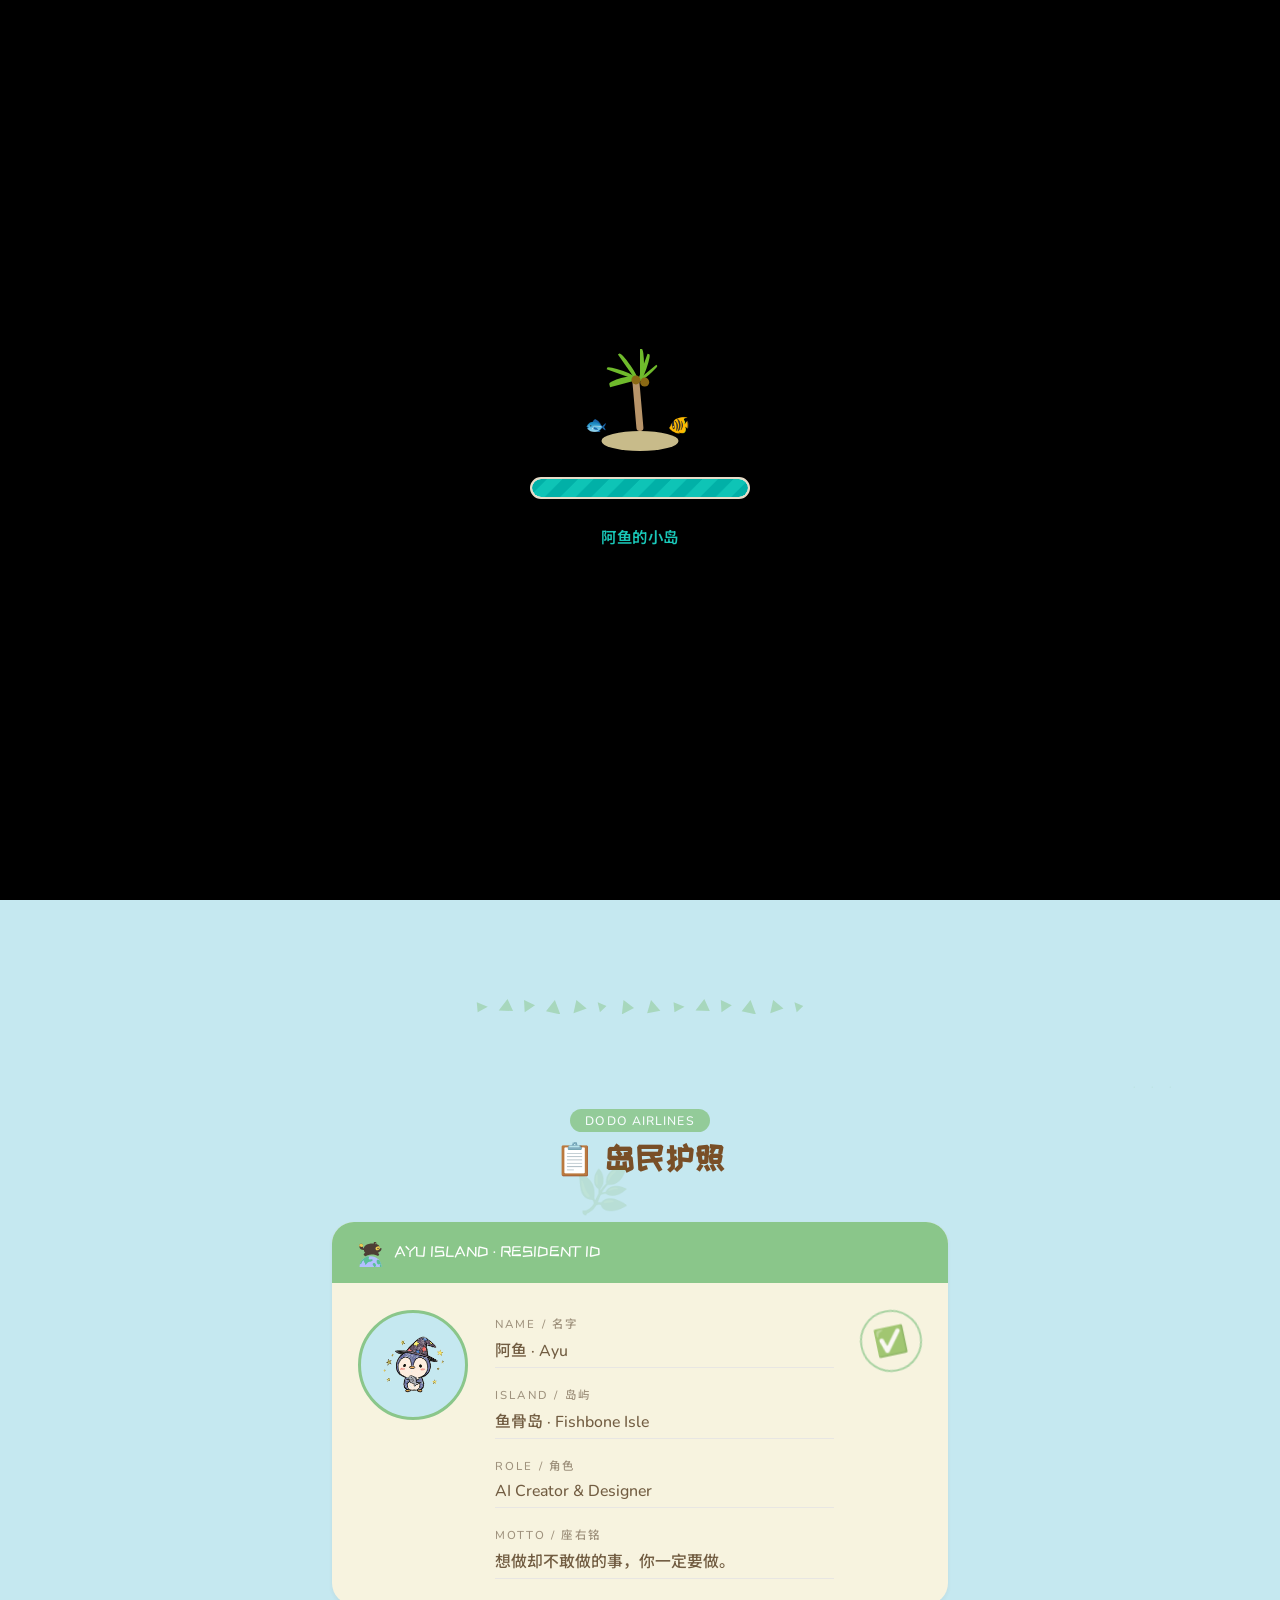
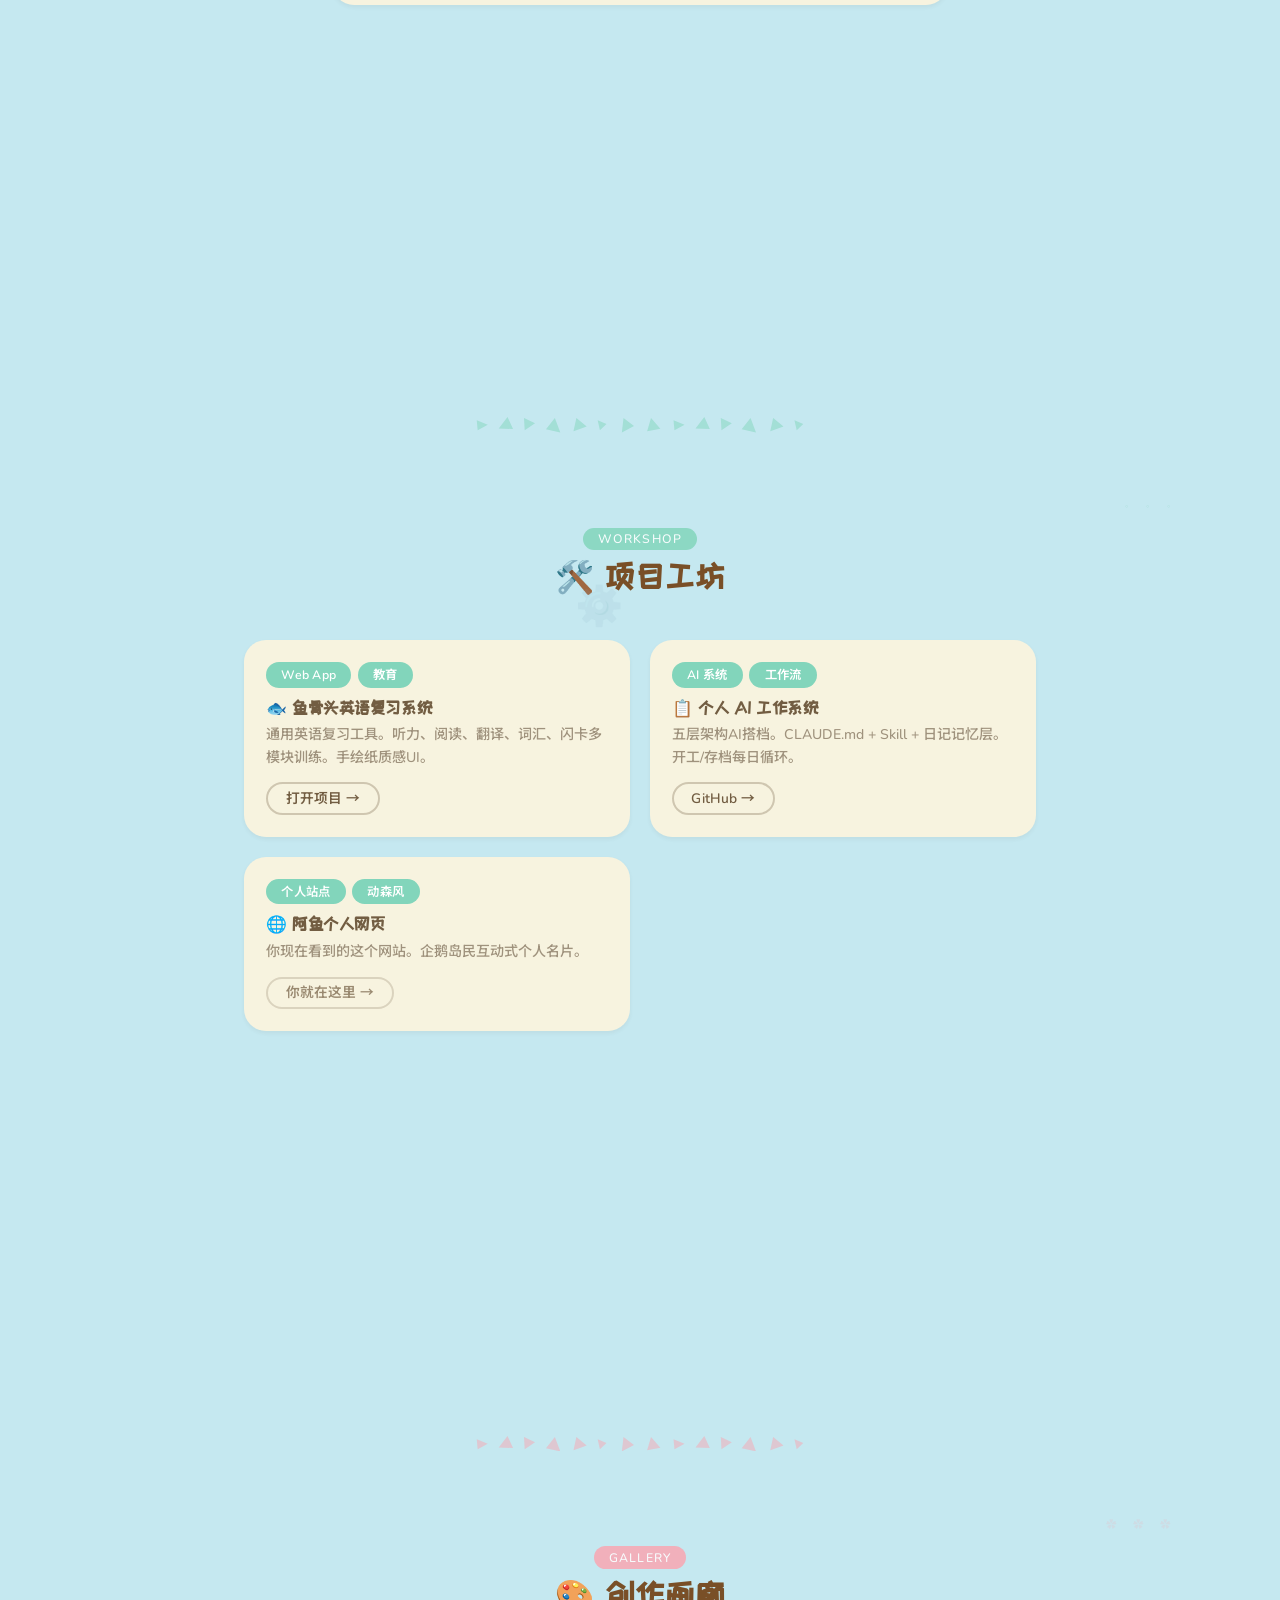
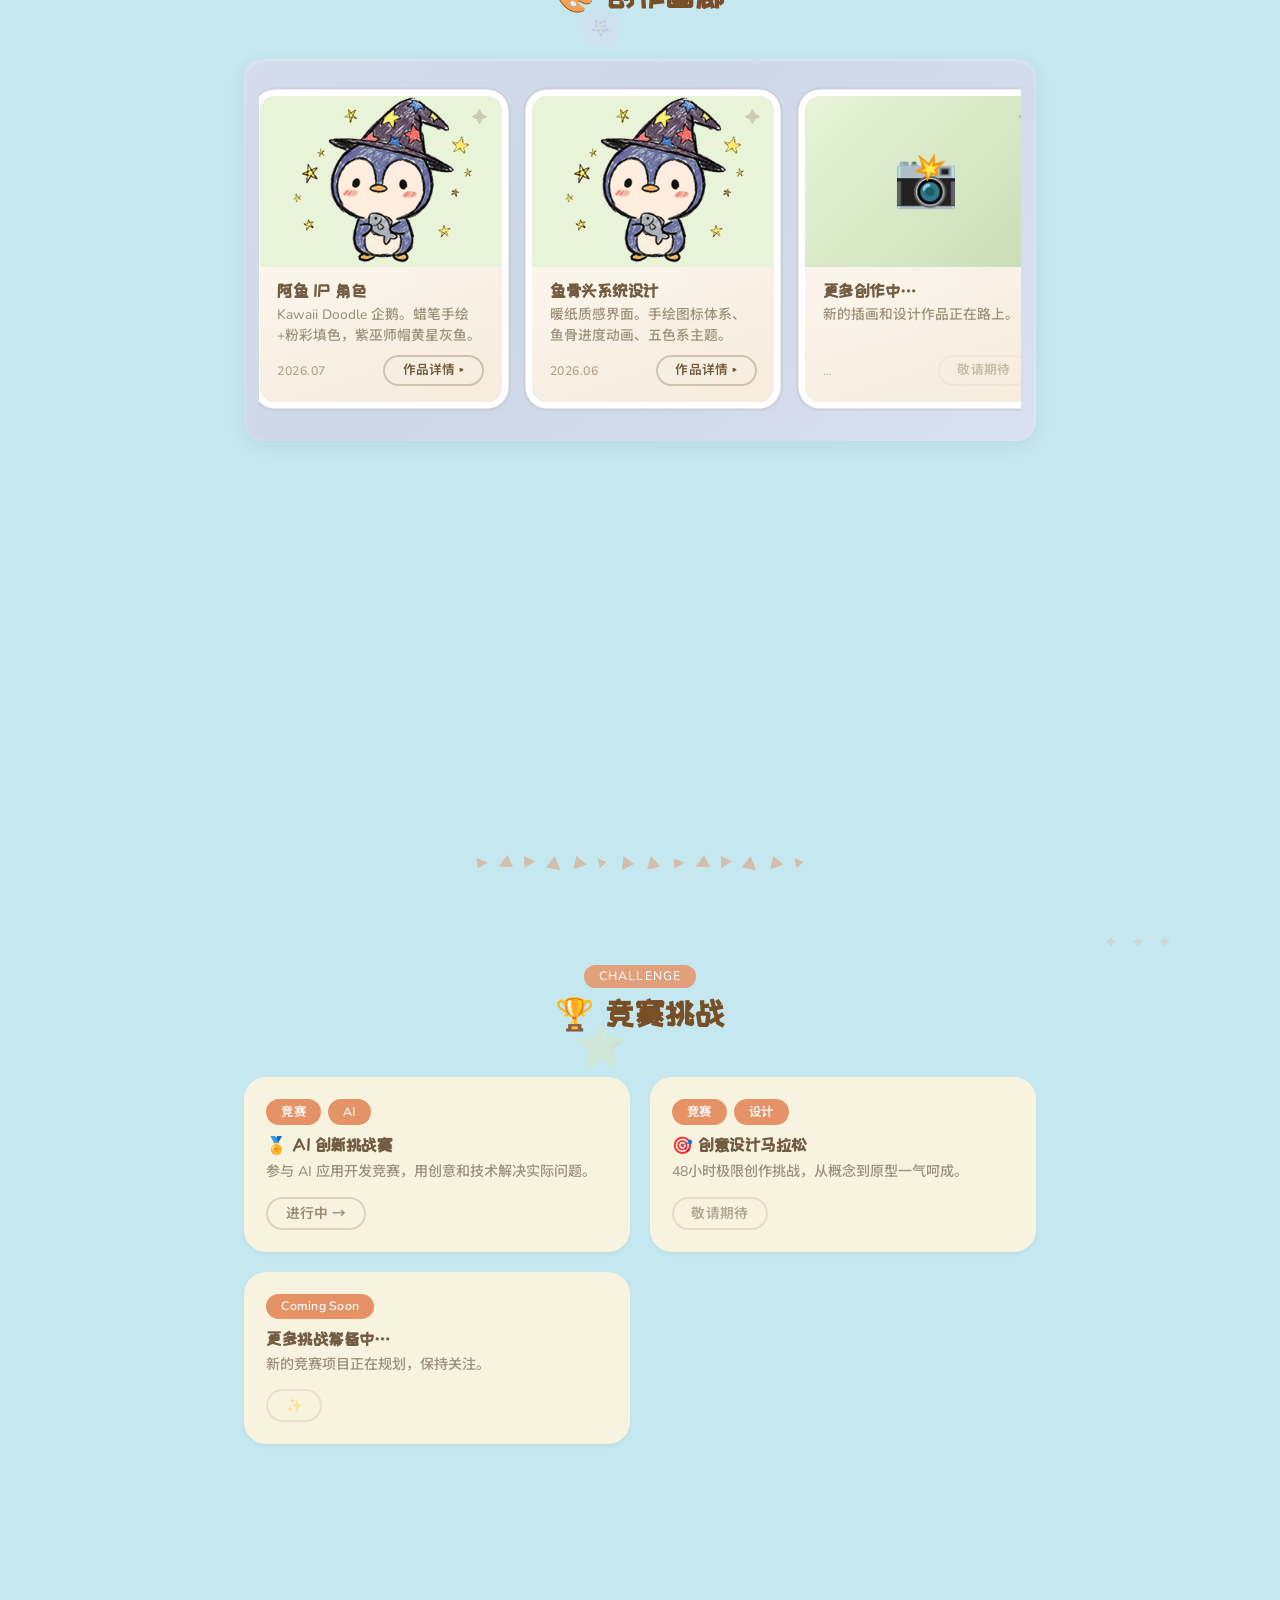
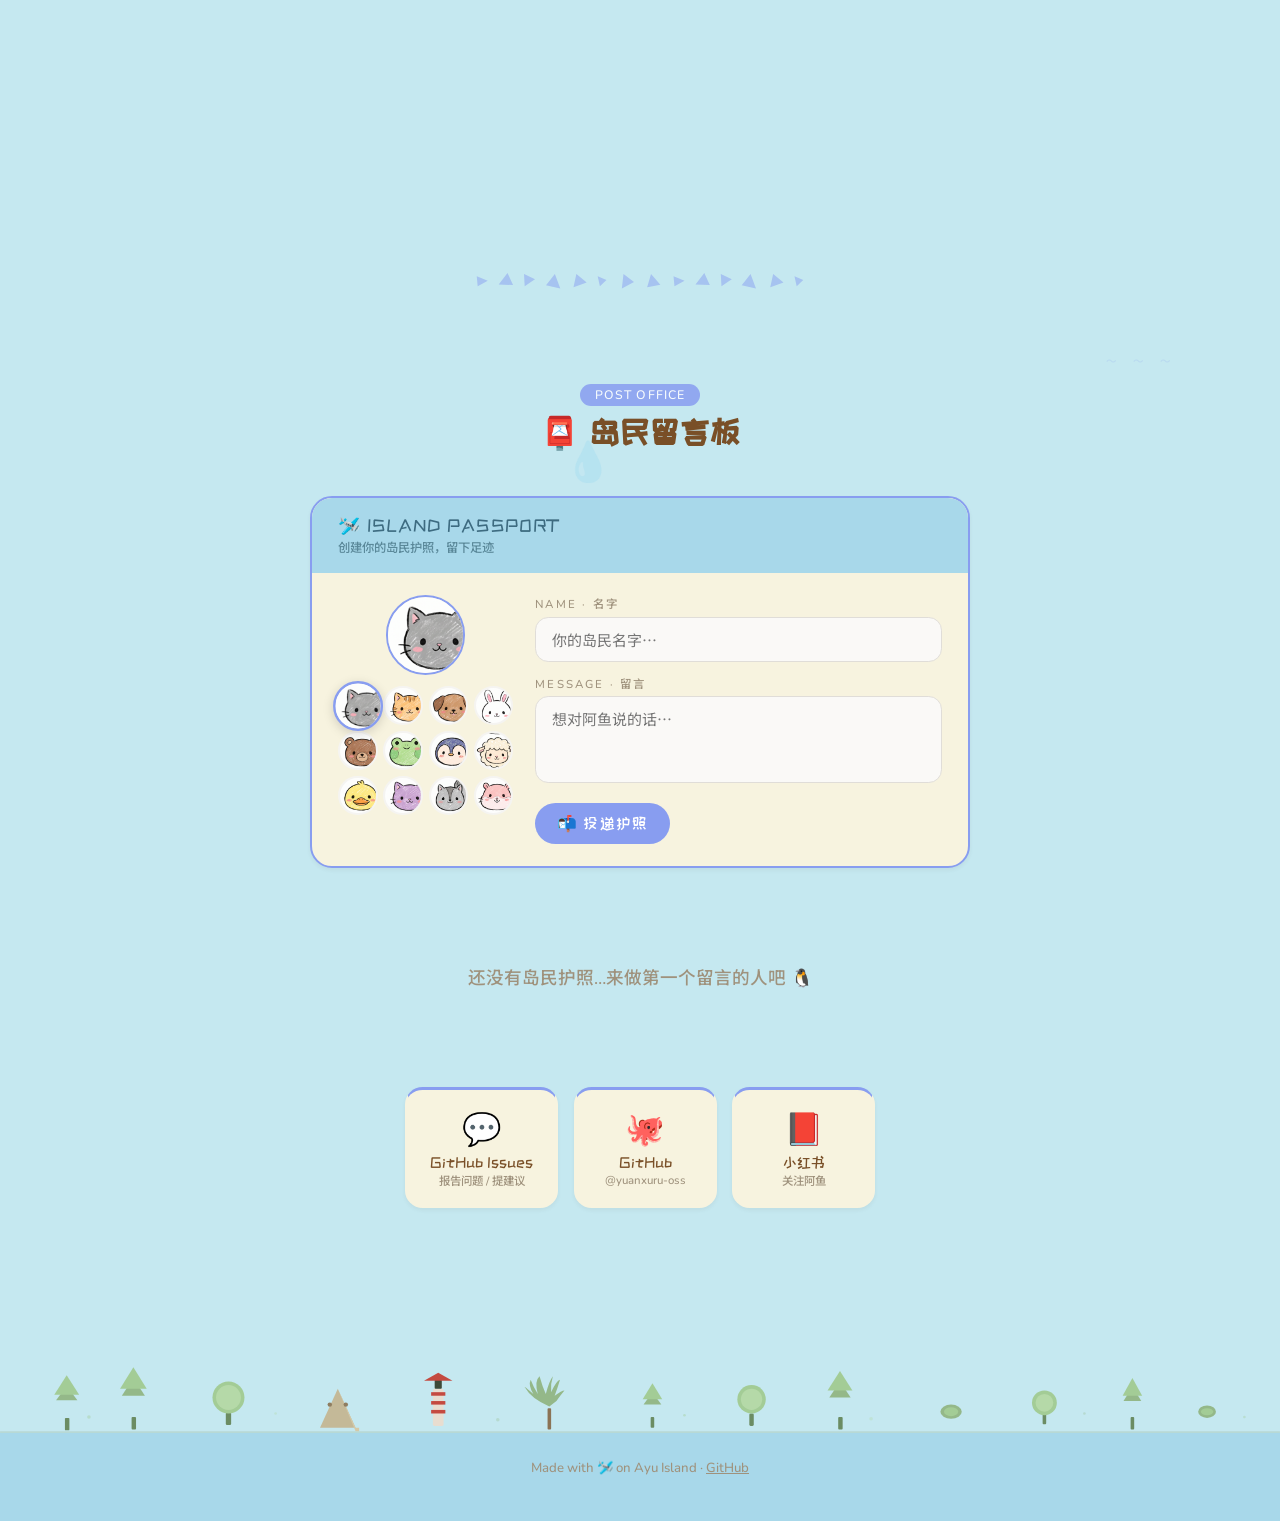
==== commit 735e7ce0: "work-detail: shrink top tree banner — compact height, lower opacity" ====
--- a/index.html
+++ b/index.html
@@ -1064,18 +1064,21 @@
   letter-spacing: 4px;
 }
 
-/* Footer-sea banner inside card */
+/* Tree banner at top — compact */
 .sp-top-decor {
+  flex-shrink: 0;
   width: 100%;
   overflow: hidden;
-  opacity: 0.4;
+  opacity: 0.35;
   line-height: 0;
 }
 .sp-top-decor img {
   width: 100%;
   height: auto;
-  min-width: 800px;
+  min-width: 1000px;
   display: block;
+  max-height: 56px;
+  object-fit: cover;
 }
 
 /* Pattern card hero inside white card */
@@ -1116,21 +1119,6 @@
 }
 
 /* === Work Detail Content Area === */
-/* Footer-sea banner at top */
-.sp-top-decor {
-  width: 100%;
-  overflow: hidden;
-  opacity: 0.45;
-  padding: 4px 0 0;
-  line-height: 0;
-}
-.sp-top-decor img {
-  width: 100%;
-  height: auto;
-  min-width: 800px;
-  display: block;
-}
-
 .sp-title {
   font-family: 'ZCOOL KuaiLe', 'Noto Sans SC', cursive;
   font-size: 1.5rem;
@@ -1629,6 +1617,8 @@
 
   <!-- === Work Detail — Fullscreen Page === -->
   <div class="work-detail-overlay" id="workDetailOverlay">
+    <!-- Footer-sea banner at very top -->
+    <div class="sp-top-decor"><img src="footer-sea.svg" alt=""></div>
     <div class="sp-nav">
       <button class="sp-nav-back" id="workDetailBack">◂ 返回画廊</button>
       <span class="sp-nav-label">WORKS</span>
@@ -1636,8 +1626,6 @@
     </div>
     <div class="sp-page">
       <div class="sp-card">
-        <!-- Footer-sea banner -->
-        <div class="sp-top-decor"><img src="footer-sea.svg" alt=""></div>
         <div class="sp-container">
         <!-- Pattern card hero -->
         <div class="sp-hero-card">
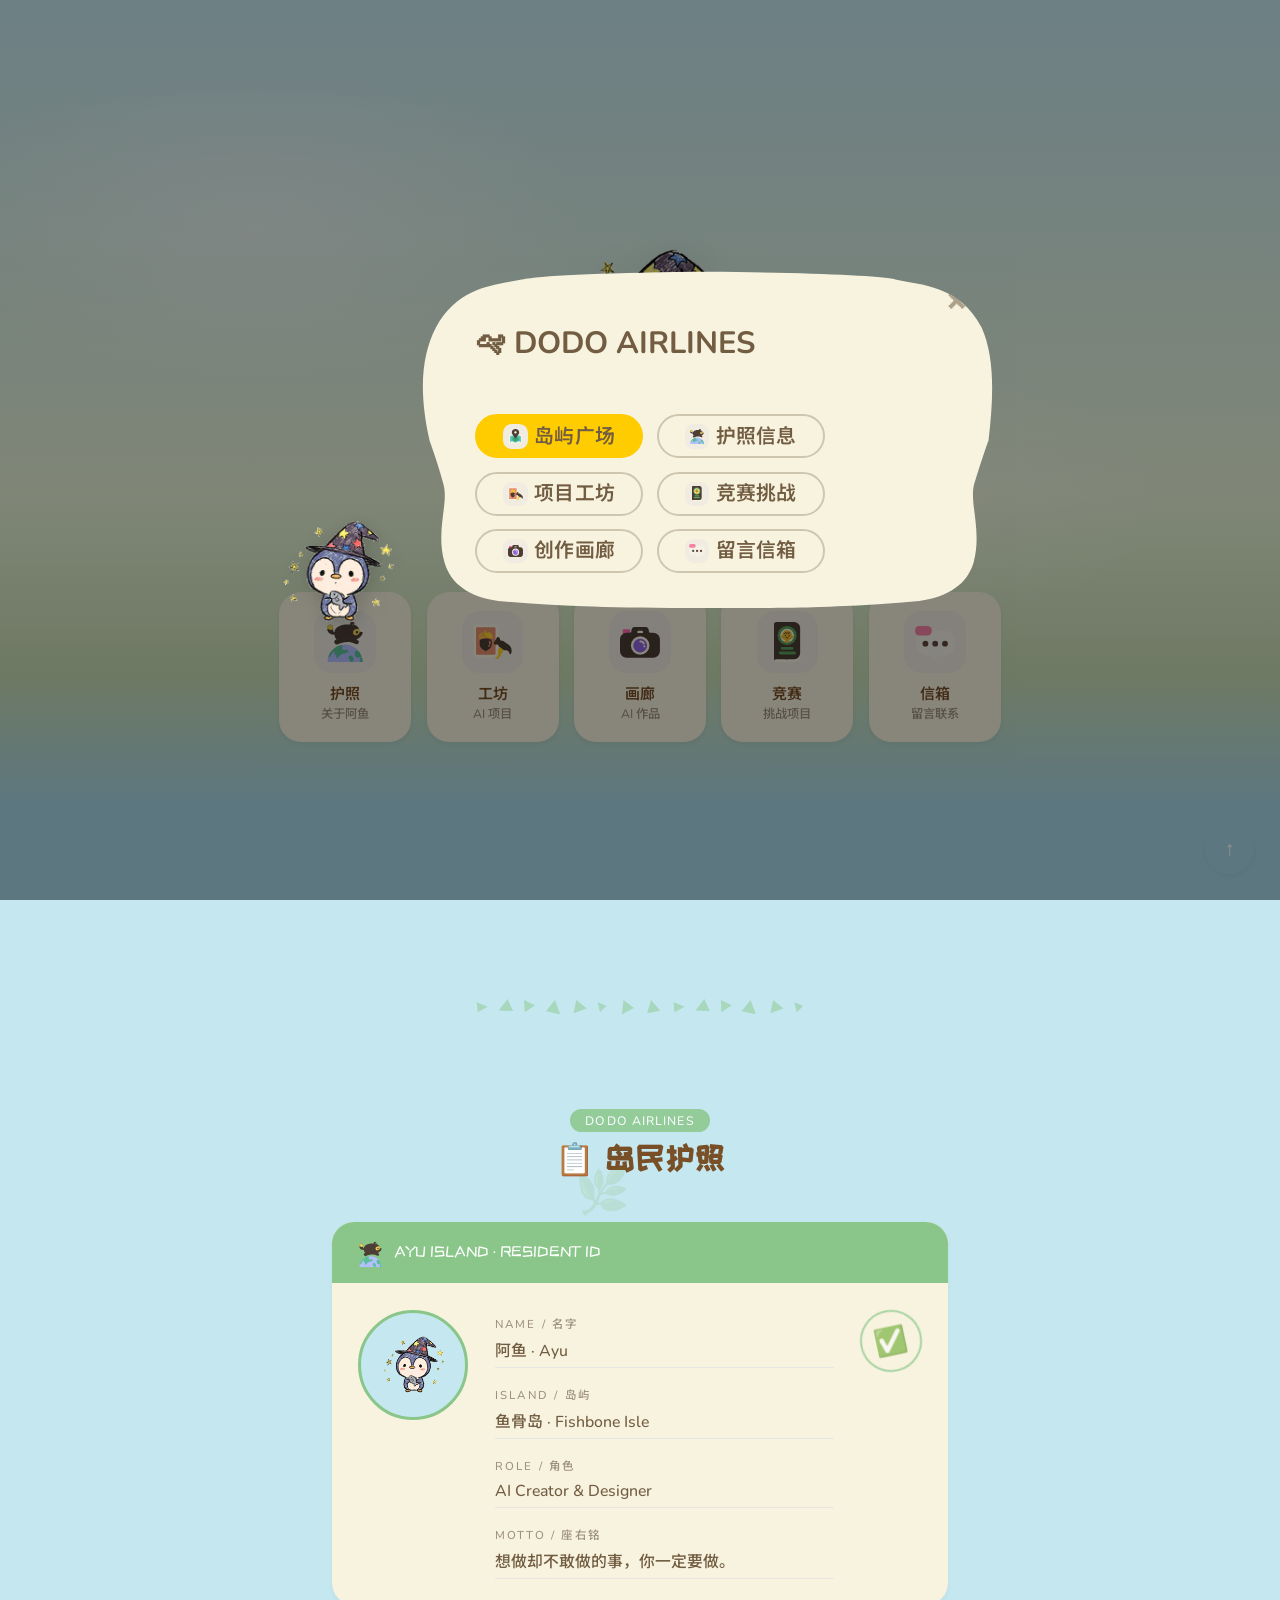
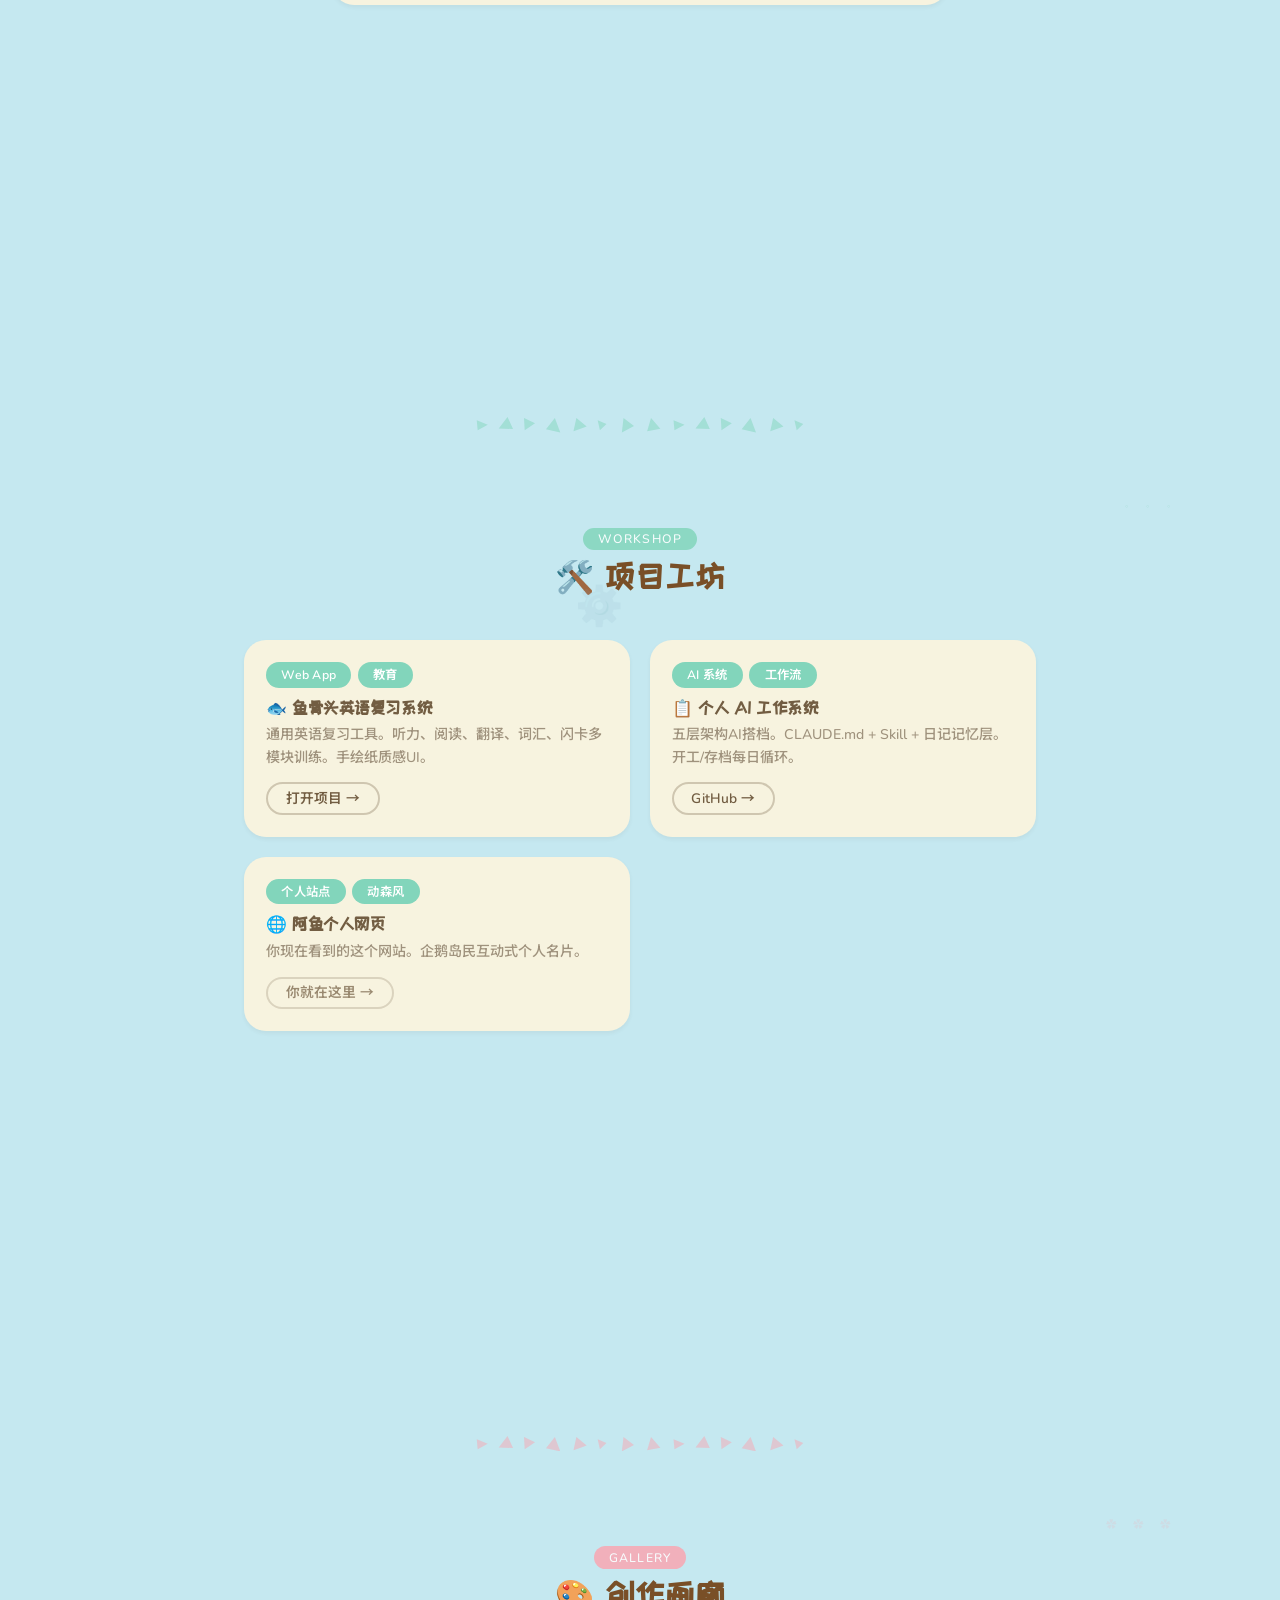
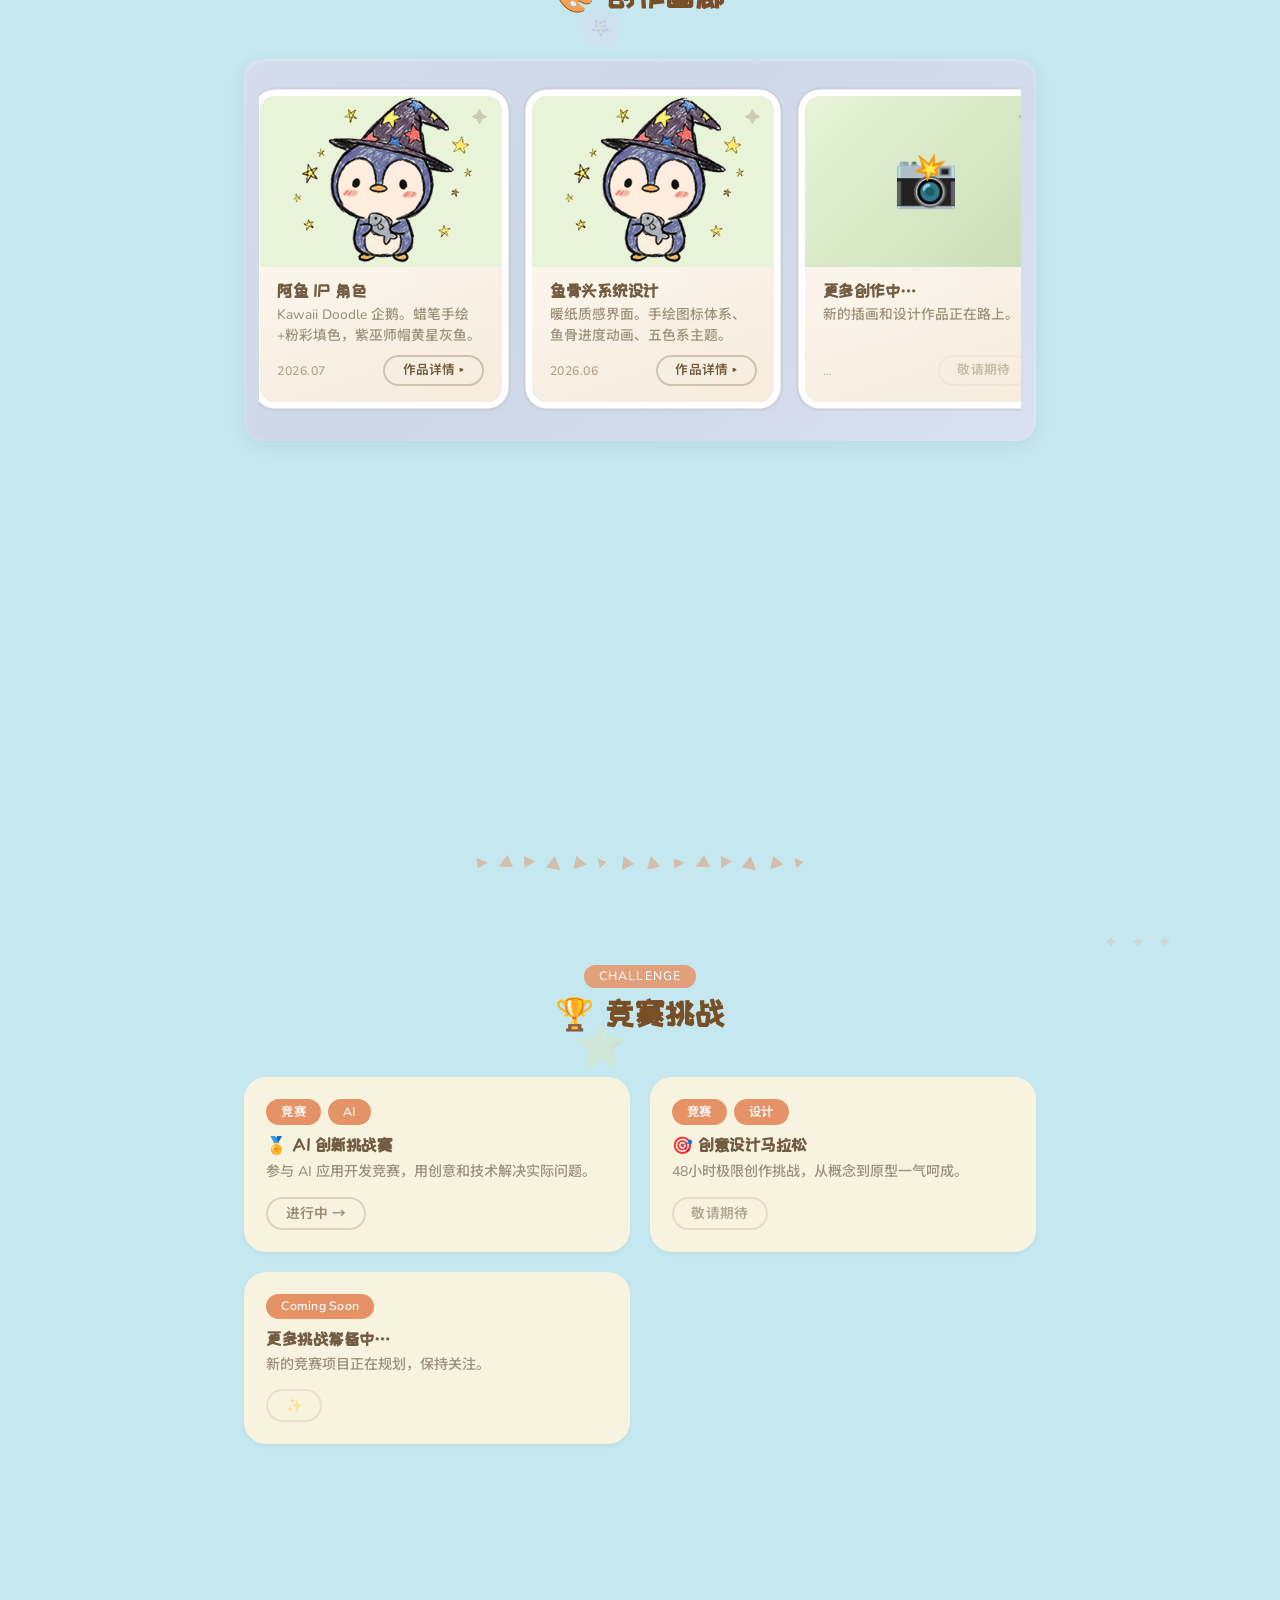
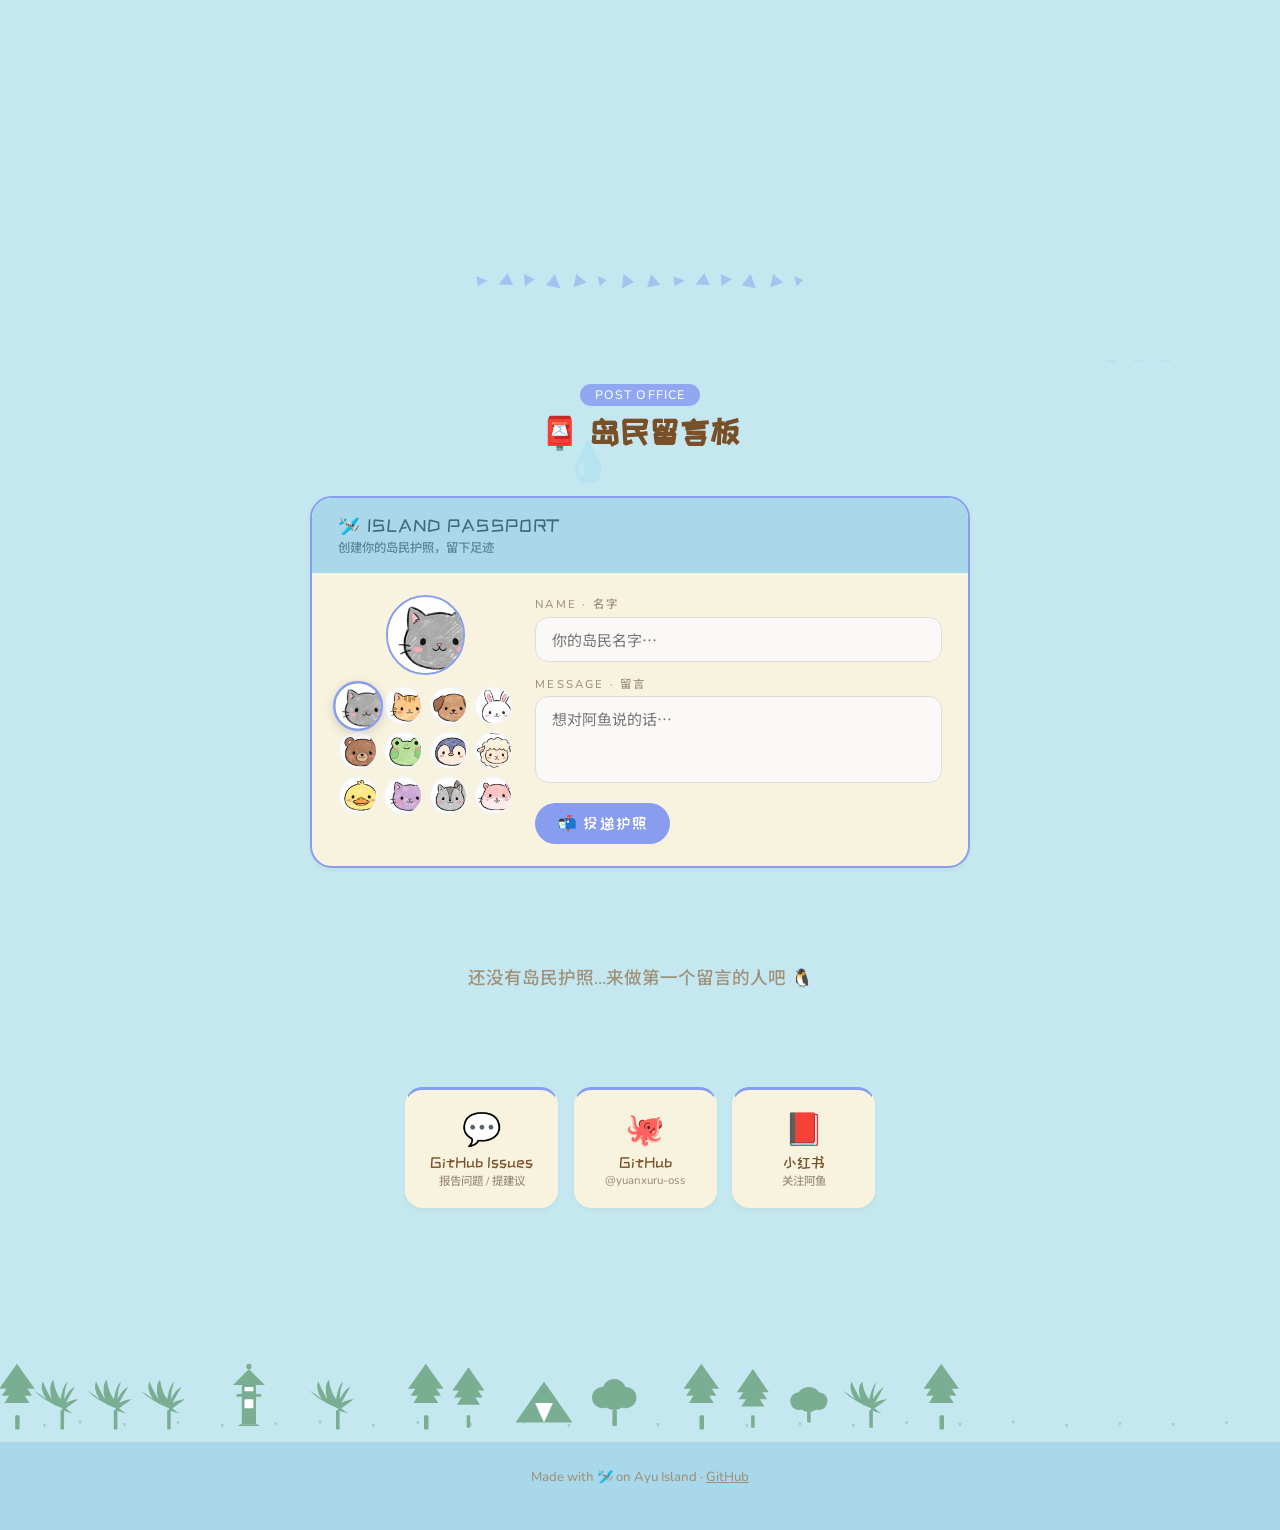
==== commit b28cab5a: "work-detail: replace banner with authentic AC design-system footer tree — monochrome seafoam" ====
--- a/index.html
+++ b/index.html
@@ -1064,20 +1064,21 @@
   letter-spacing: 4px;
 }
 
-/* Tree banner at top — compact */
+/* AC tree banner at top */
 .sp-top-decor {
   flex-shrink: 0;
   width: 100%;
   overflow: hidden;
-  opacity: 0.35;
+  opacity: 0.5;
   line-height: 0;
+  padding: 2px 0;
 }
 .sp-top-decor img {
   width: 100%;
   height: auto;
   min-width: 1000px;
   display: block;
-  max-height: 56px;
+  max-height: 60px;
   object-fit: cover;
 }
 
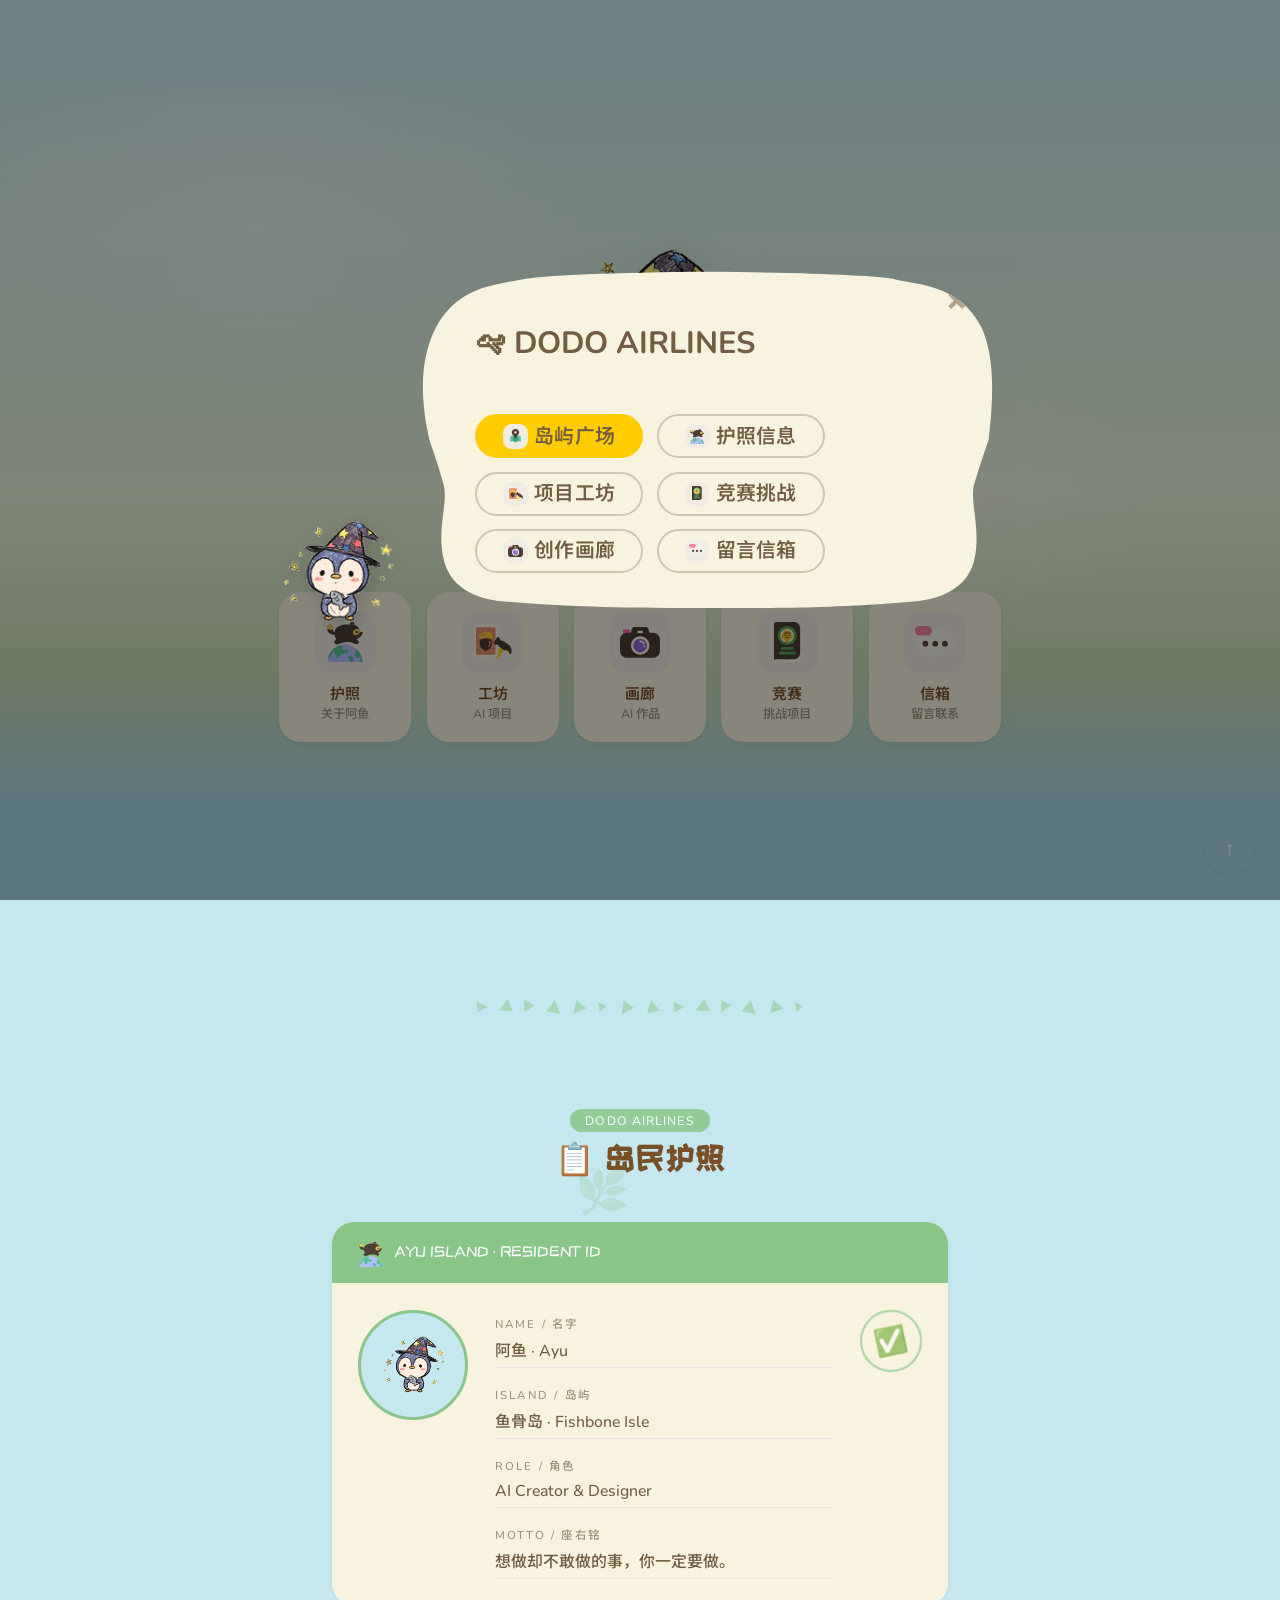
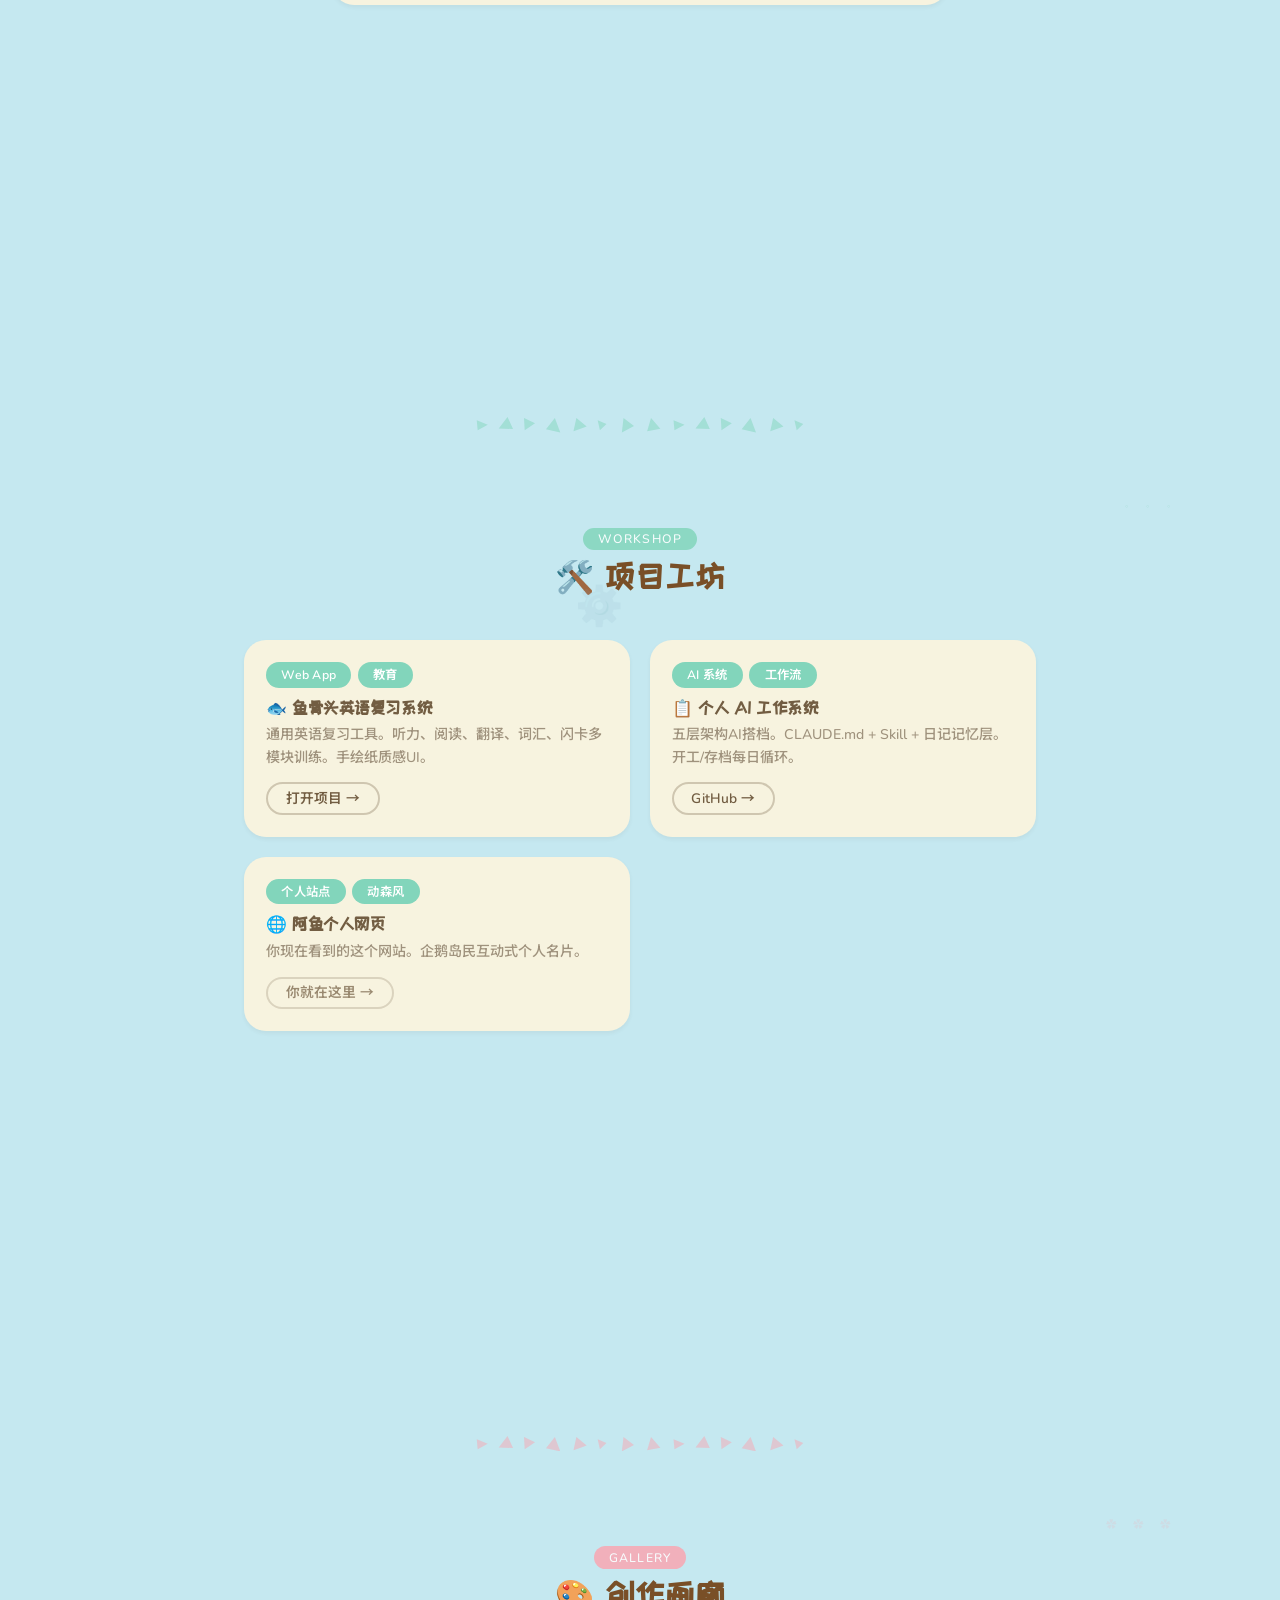
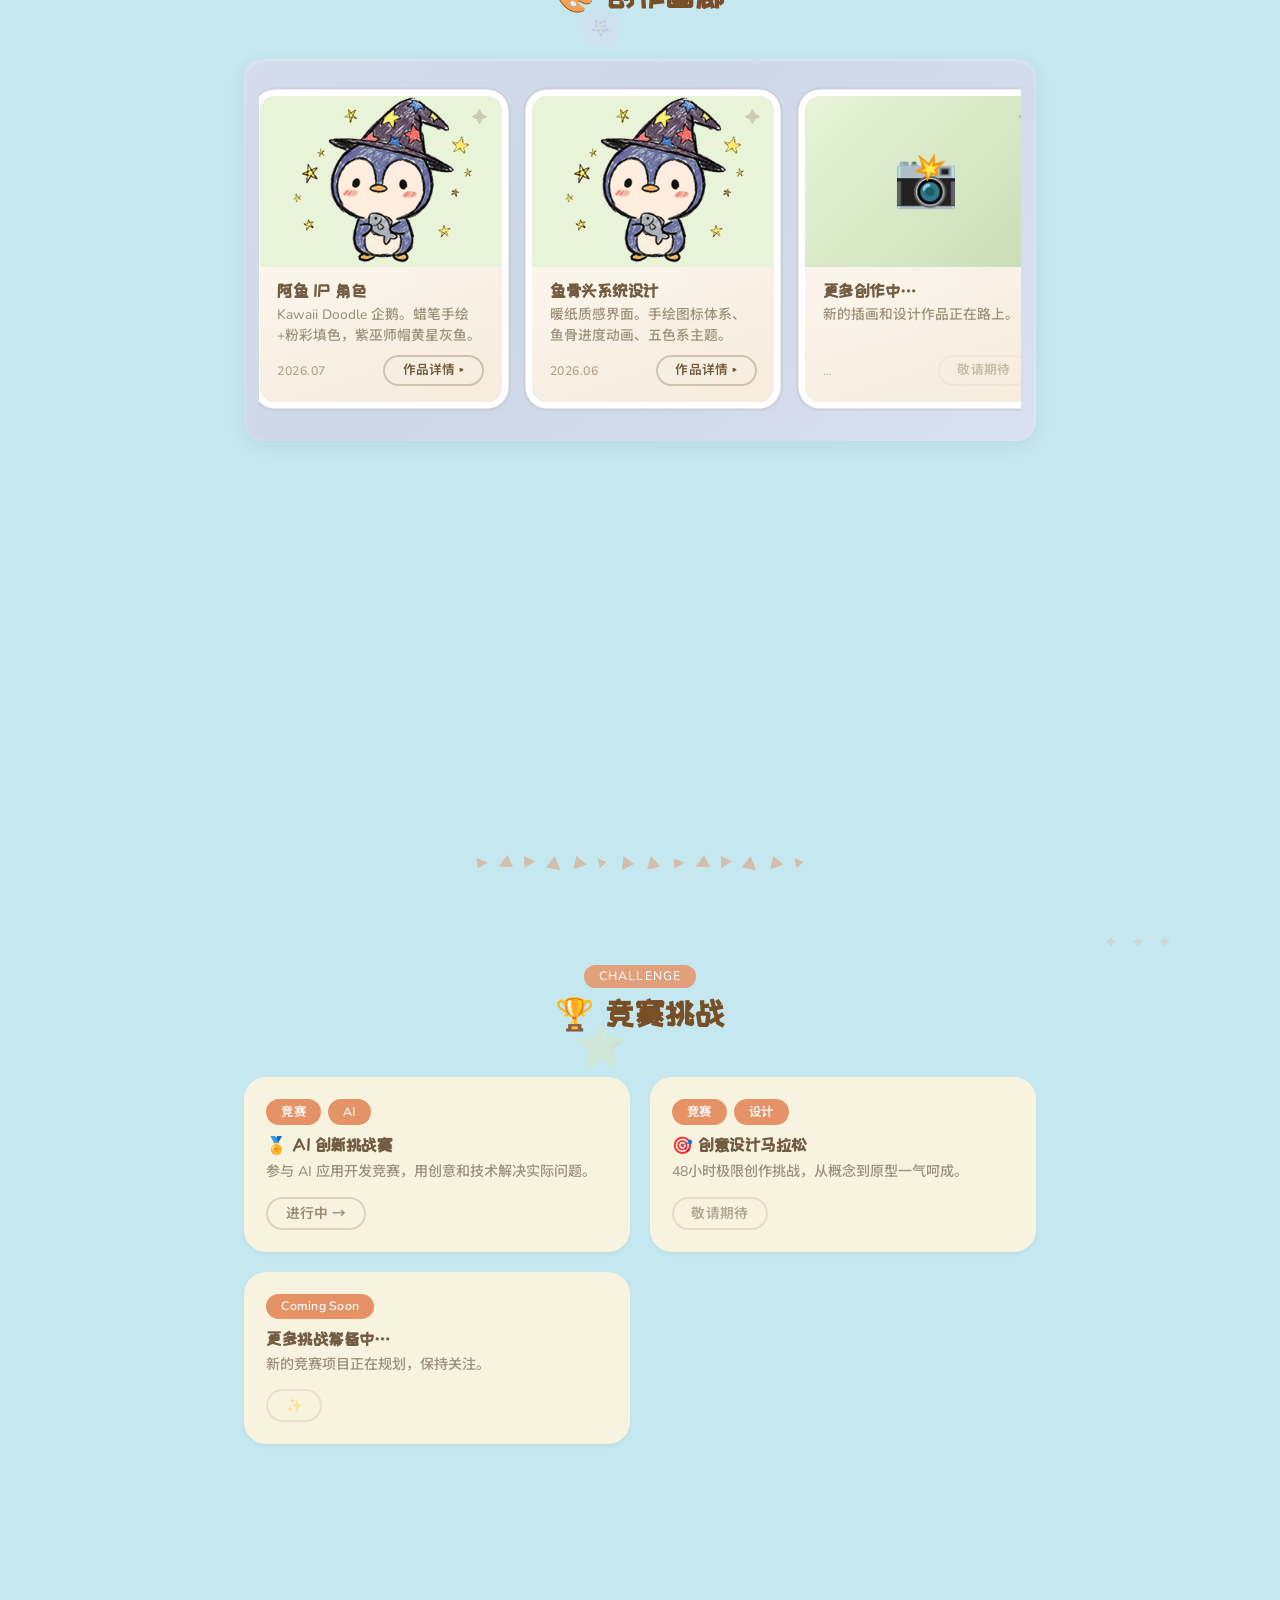
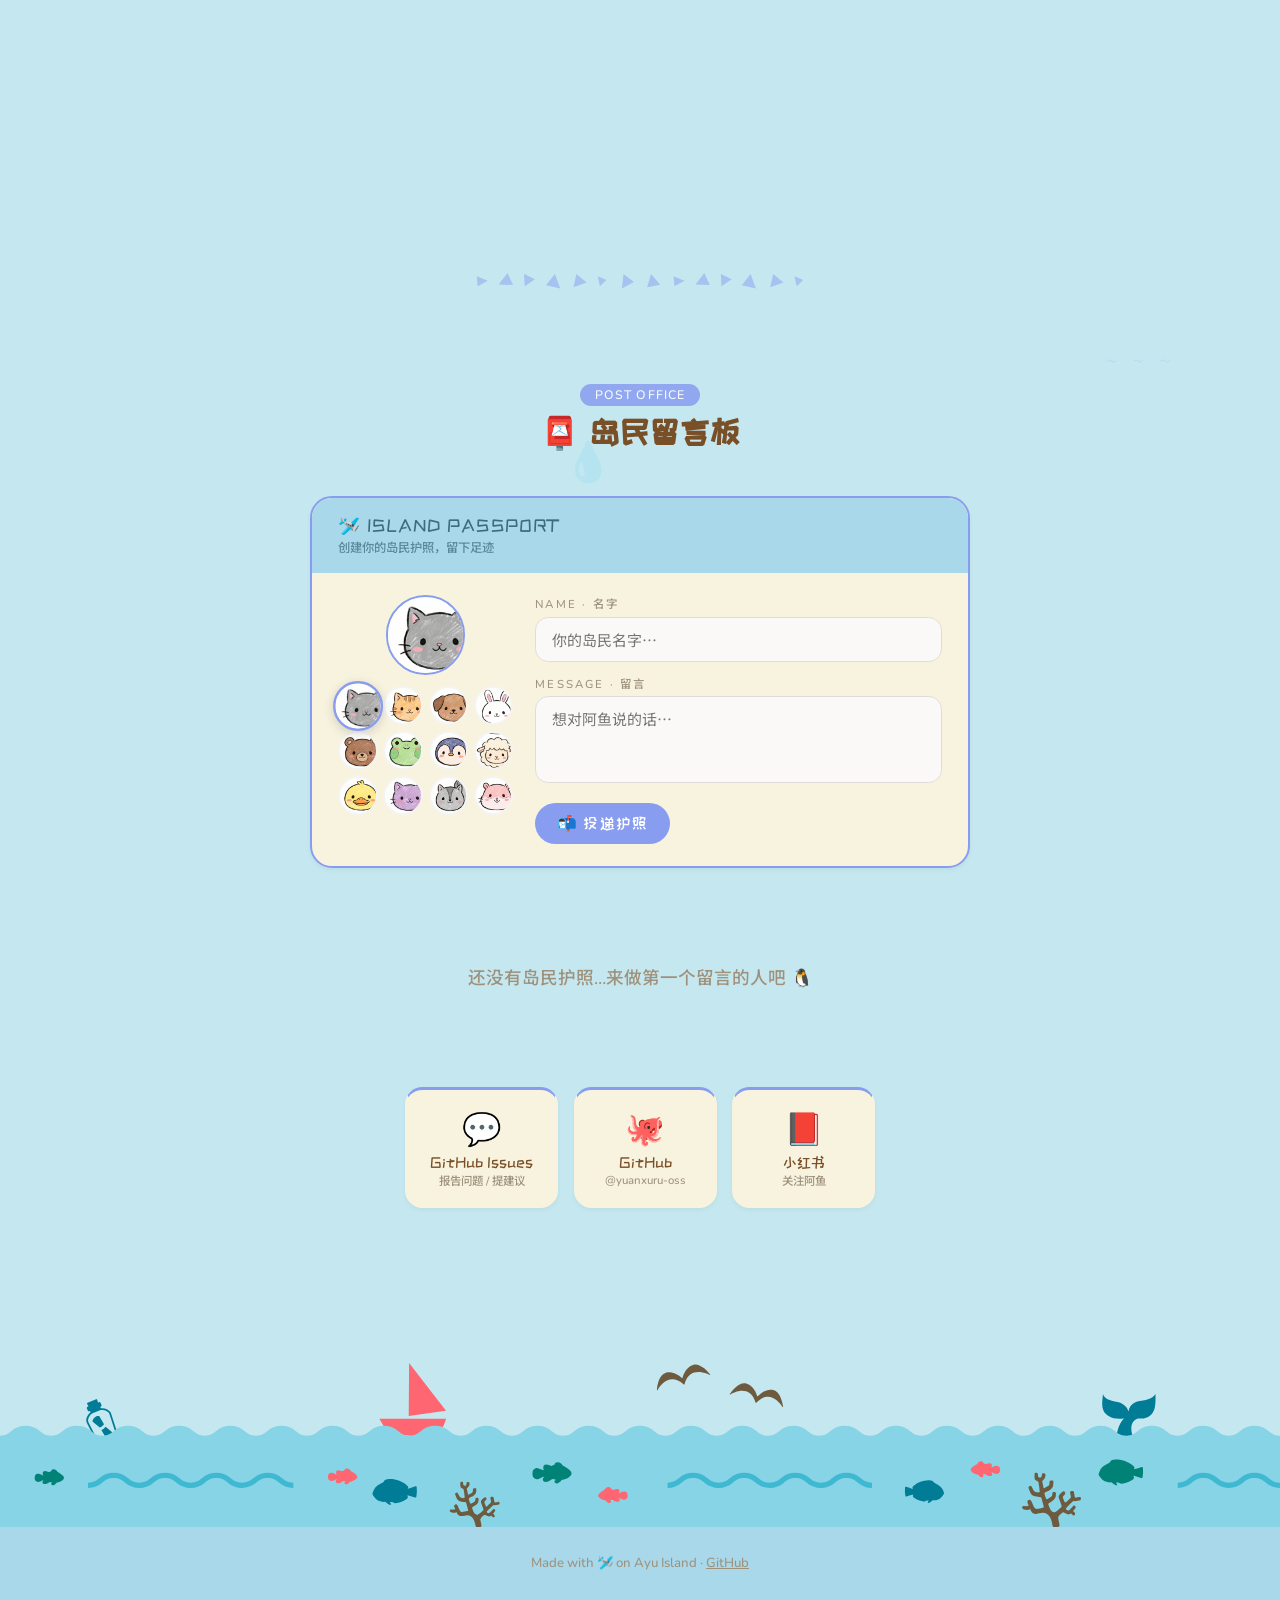
==== commit 3e5f4f75: "work-detail: center footer in header, remove close button, AC warm parchment style" ====
--- a/index.html
+++ b/index.html
@@ -1003,31 +1003,59 @@
 }
 .work-detail-overlay.open { opacity: 1; pointer-events: auto; }
 
-/* Top nav bar — clean AC style, unified buttons */
-.sp-nav {
+/* Page header — AC style with centered footer */
+.sp-header {
   flex-shrink: 0;
-  display: flex; align-items: center;
+  display: flex;
+  align-items: center;
   justify-content: space-between;
-  padding: 10px 20px;
-  background: rgba(255,255,255,0.6);
-  backdrop-filter: blur(8px);
+  padding: 0 20px;
+  height: 56px;
+  background: rgba(248,248,240,0.7);
+  backdrop-filter: blur(6px);
   border-bottom: 1px solid rgba(114,93,66,0.08);
-}
-.sp-nav-back,
-.sp-nav-close {
+  position: relative;
+  overflow: hidden;
+}
+/* Footer banner centered in header */
+.sp-header-tree {
+  position: absolute;
+  left: 50%;
+  transform: translateX(-50%);
+  display: flex;
+  align-items: center;
+  justify-content: center;
+  opacity: 0.4;
+  pointer-events: none;
+  line-height: 0;
+  height: 100%;
+}
+.sp-header-tree img {
+  height: 48px;
+  width: auto;
+  min-width: 800px;
+  object-fit: contain;
+  object-position: center;
+}
+/* Spacer to balance the left button for flex layout */
+.sp-header-spacer {
+  width: auto;
+  min-width: 0;
+}
+.sp-nav-back {
   font-family: Nunito, 'Noto Sans SC', sans-serif;
-  font-size: 0.8rem; font-weight: 600;
+  font-size: 0.82rem; font-weight: 600;
   padding: 6px 18px;
   border: 2px solid rgba(114,93,66,0.25);
-  border-radius: 39.81px;
-  background: transparent;
+  border-radius: 50px;
+  background: rgba(255,255,255,0.5);
   color: var(--text-body);
   cursor: pointer;
   transition: all 0.2s;
   display: inline-flex; align-items: center; gap: 4px;
-}
-.sp-nav-back:hover,
-.sp-nav-close:hover {
+  position: relative; z-index: 1;
+}
+.sp-nav-back:hover {
   border-color: rgba(114,93,66,0.5);
   background: rgba(114,93,66,0.06);
 }
@@ -1046,7 +1074,7 @@
 .sp-card {
   max-width: 700px;
   margin: 0 auto;
-  background: rgba(255,255,255,0.93);
+  background: rgba(248,248,240,0.95);
   border-radius: 20px;
   box-shadow: 0 2px 16px rgba(61,52,40,0.10), 0 8px 32px rgba(61,52,40,0.06);
   border: 1.5px solid rgba(160,145,120,0.12);
@@ -1055,31 +1083,6 @@
 
 .sp-container {
   padding: 32px 28px 44px;
-}
-
-.sp-nav-label {
-  font-family: Nunito, sans-serif;
-  font-size: 0.72rem;
-  color: rgba(114,93,66,0.4);
-  letter-spacing: 4px;
-}
-
-/* AC tree banner at top */
-.sp-top-decor {
-  flex-shrink: 0;
-  width: 100%;
-  overflow: hidden;
-  opacity: 0.5;
-  line-height: 0;
-  padding: 2px 0;
-}
-.sp-top-decor img {
-  width: 100%;
-  height: auto;
-  min-width: 1000px;
-  display: block;
-  max-height: 60px;
-  object-fit: cover;
 }
 
 /* Pattern card hero inside white card */
@@ -1179,7 +1182,7 @@
   font-size: 0.8rem; font-weight: 600;
   padding: 6px 20px;
   border: 2px solid rgba(114,93,66,0.25);
-  border-radius: 39.81px;
+  border-radius: 50px;
   background: transparent;
   color: var(--text-body);
   cursor: pointer;
@@ -1618,12 +1621,11 @@
 
   <!-- === Work Detail — Fullscreen Page === -->
   <div class="work-detail-overlay" id="workDetailOverlay">
-    <!-- Footer-sea banner at very top -->
-    <div class="sp-top-decor"><img src="footer-sea.svg" alt=""></div>
-    <div class="sp-nav">
+    <!-- Page header: nav + footer centered -->
+    <div class="sp-header">
       <button class="sp-nav-back" id="workDetailBack">◂ 返回画廊</button>
-      <span class="sp-nav-label">WORKS</span>
-      <button class="sp-nav-close" id="workDetailClose">✕</button>
+      <div class="sp-header-tree"><img src="footer-sea.svg" alt=""></div>
+      <div class="sp-header-spacer"></div>
     </div>
     <div class="sp-page">
       <div class="sp-card">
@@ -2138,7 +2140,6 @@
     btn.addEventListener('click', function() { open(workIds[i]); });
   });
 
-  document.getElementById('workDetailClose').addEventListener('click', close);
   document.getElementById('workDetailBack').addEventListener('click', close);
   document.getElementById('workDetailBack2').addEventListener('click', close);
   document.addEventListener('keydown', function(e) { if (e.key === 'Escape') close(); });
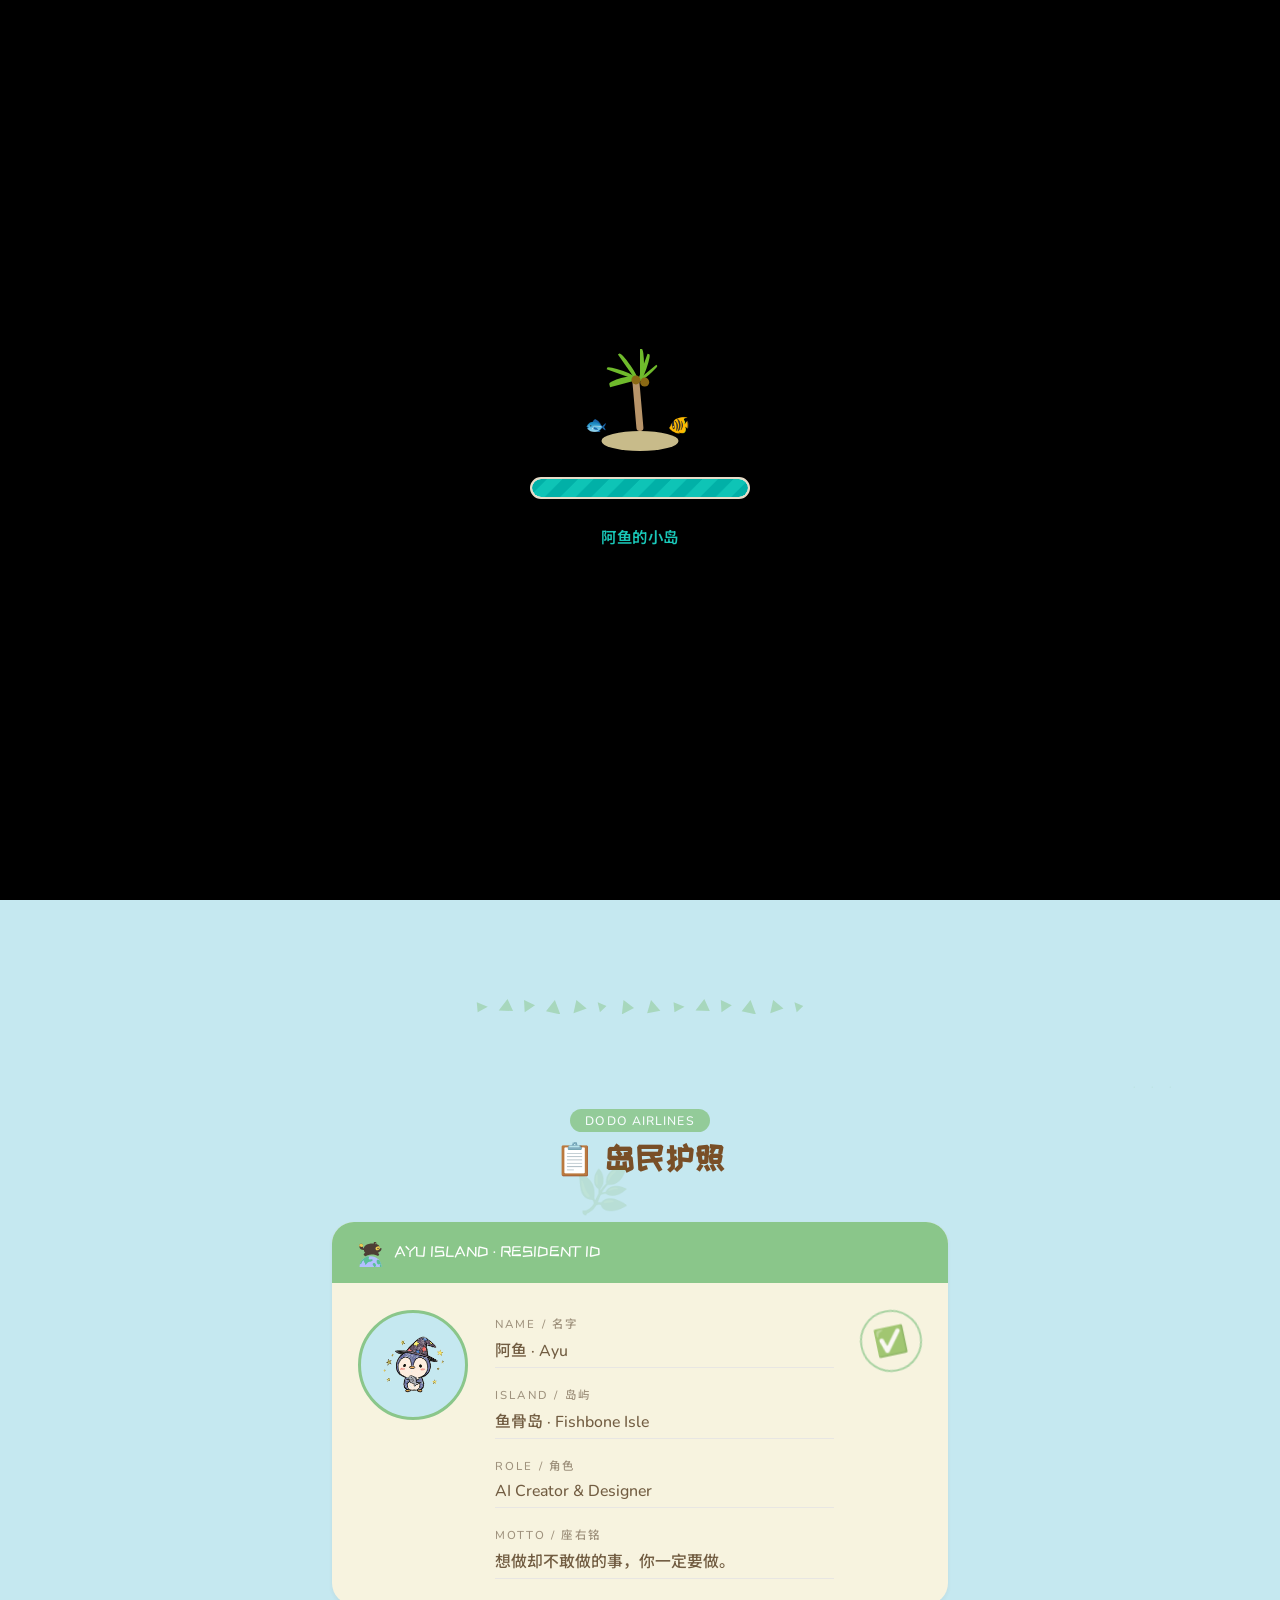
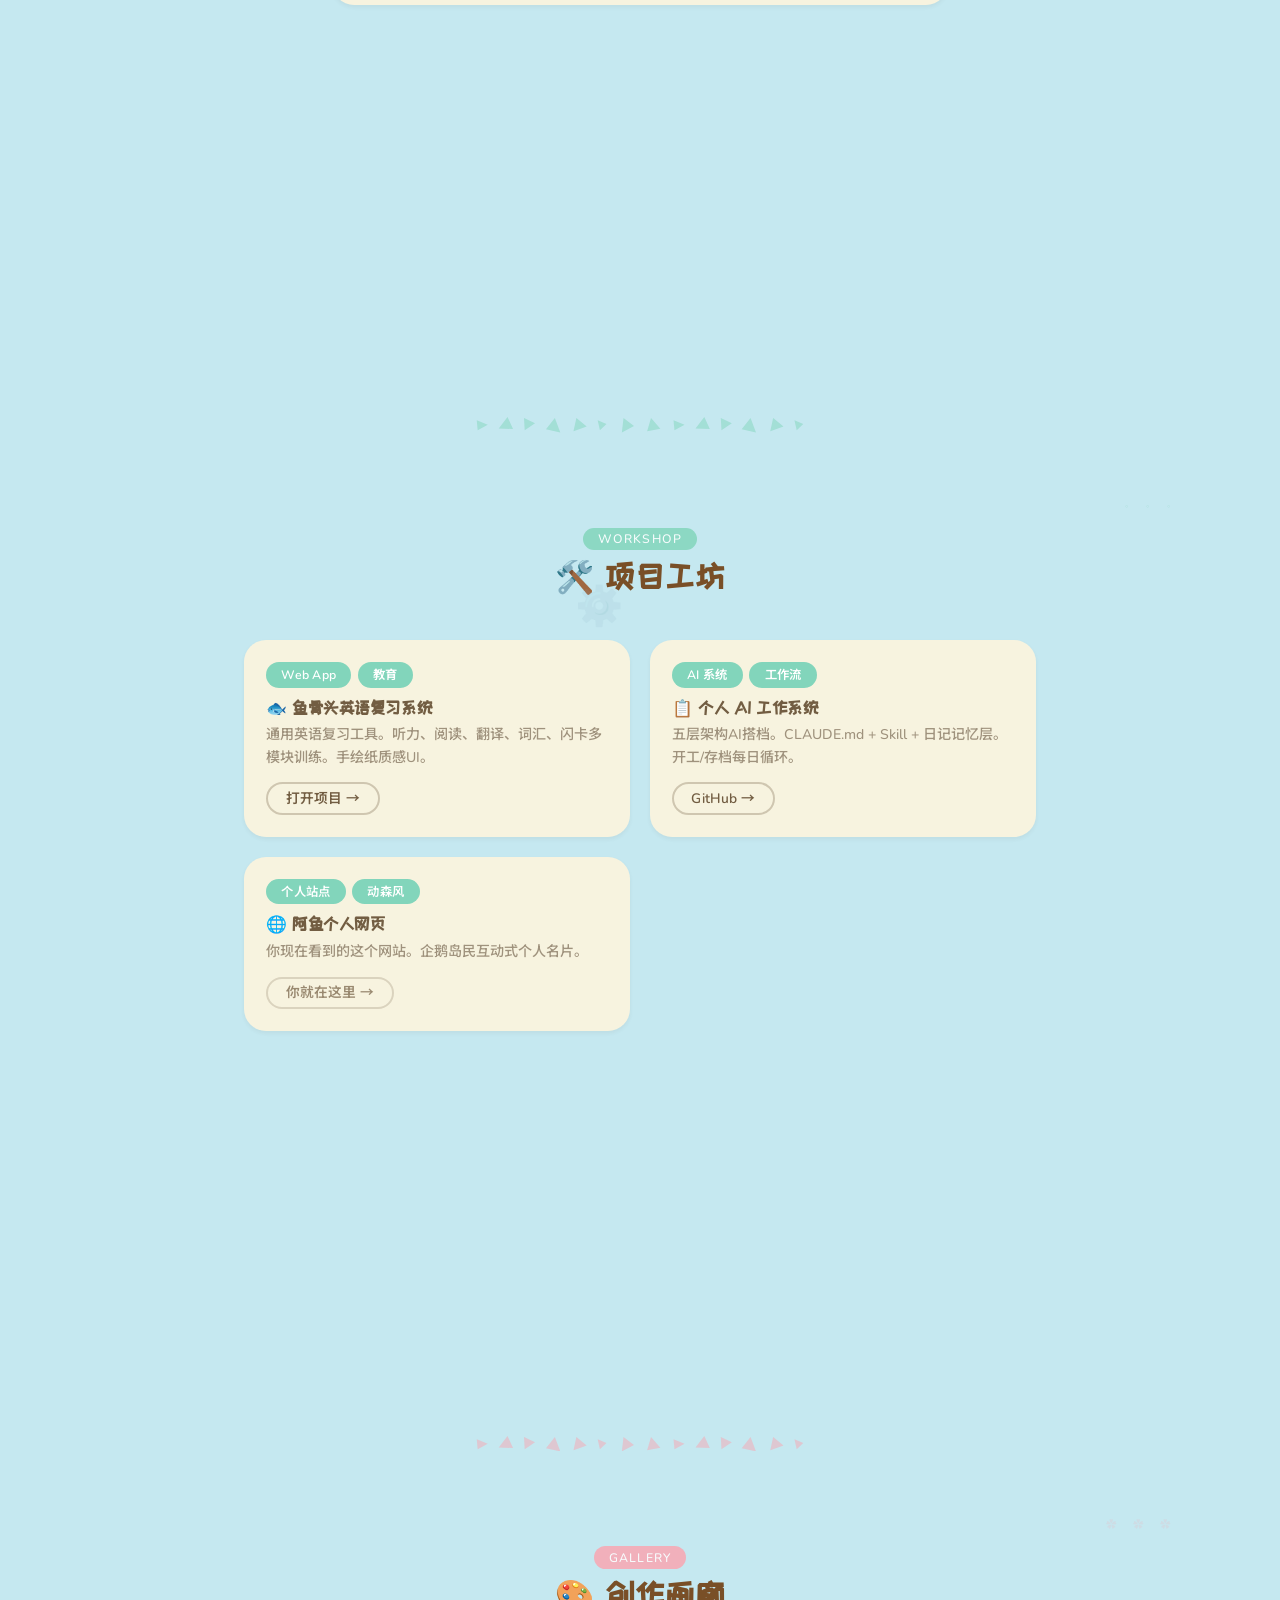
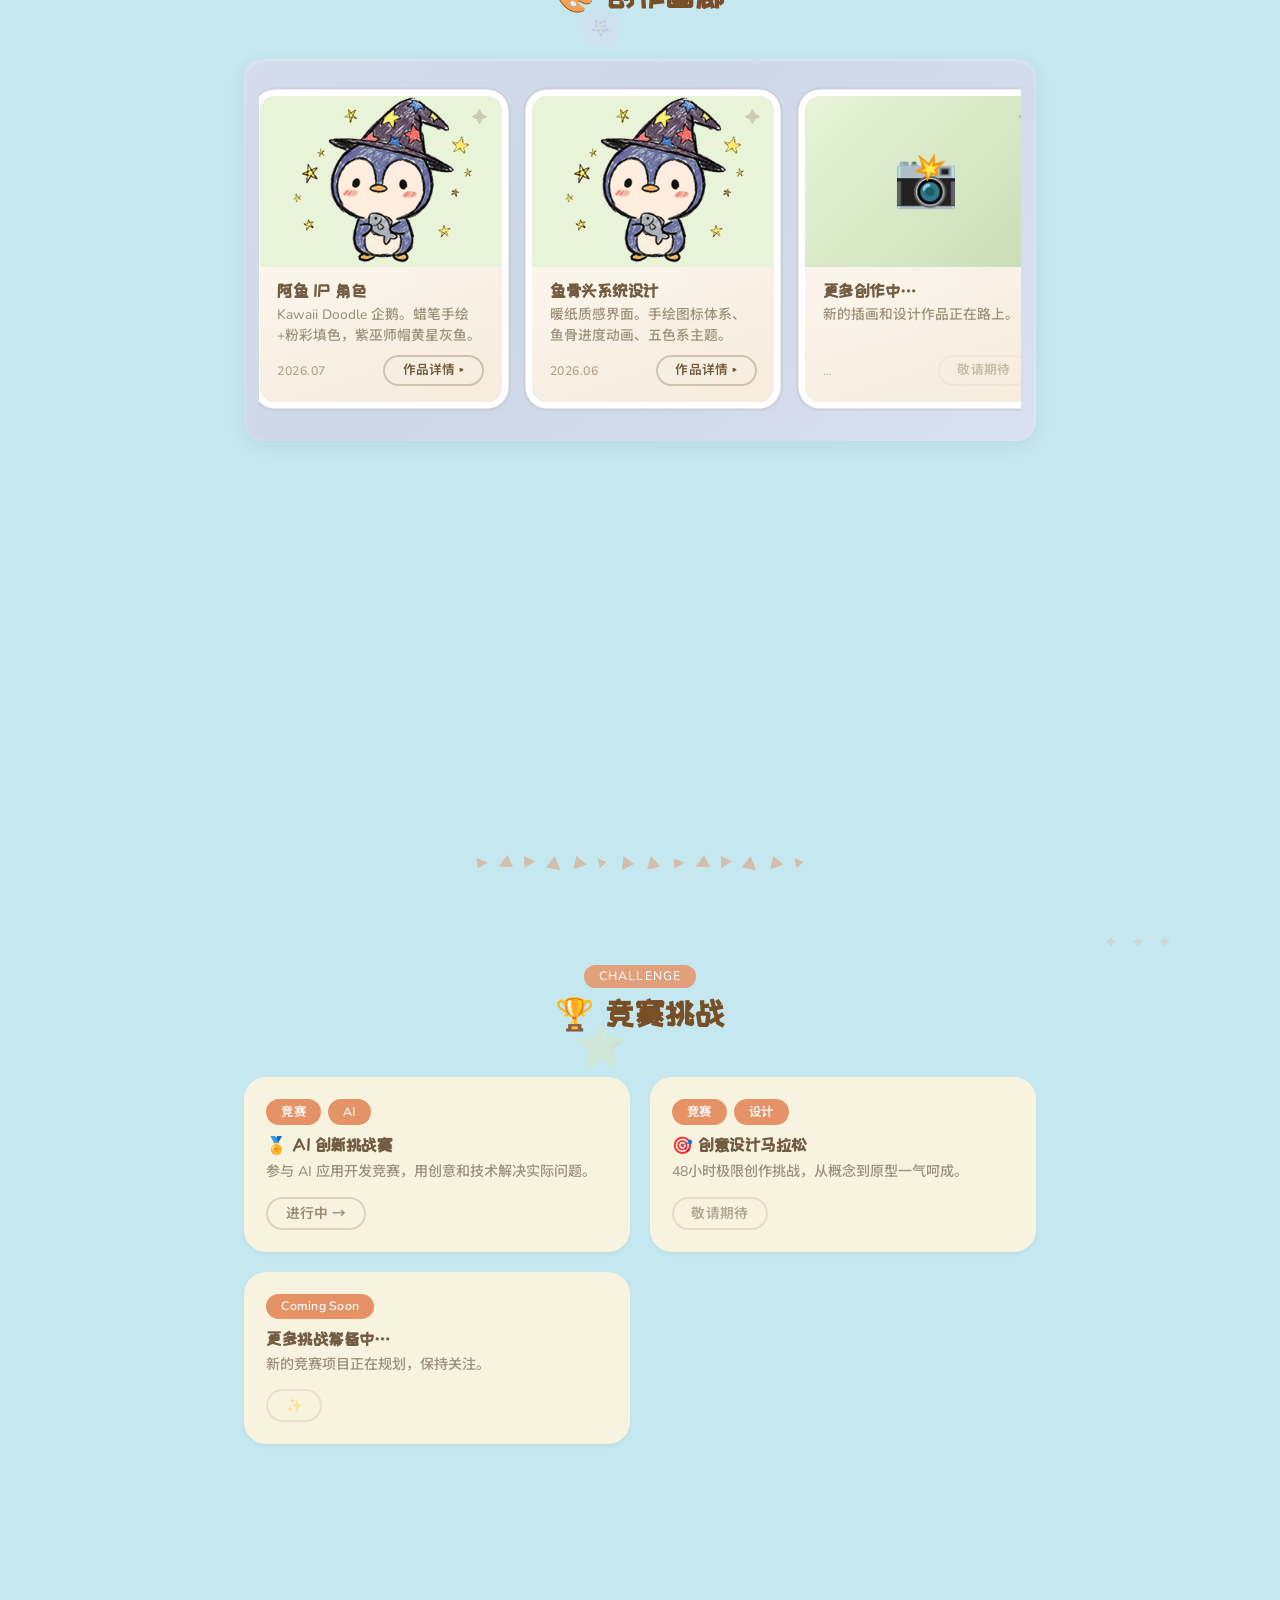
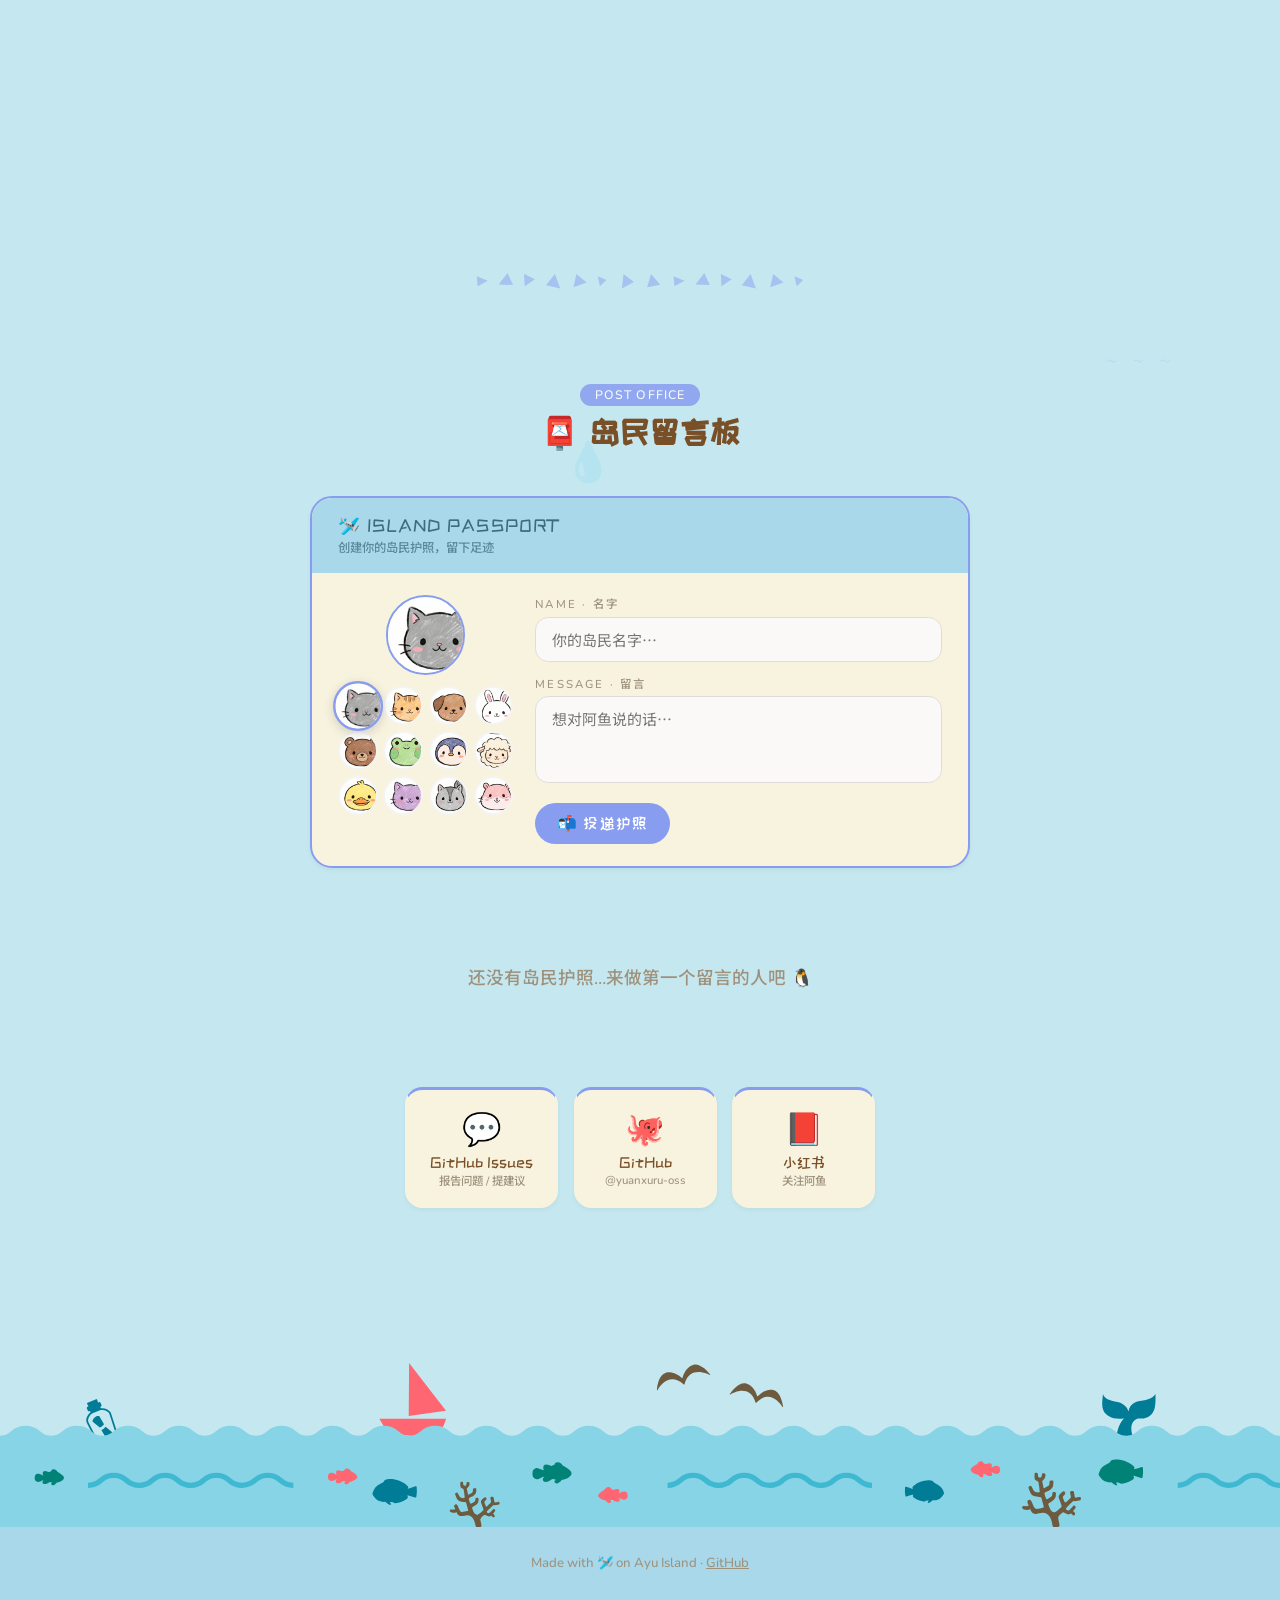
==== commit bfa63915: "work-detail: match gallery periwinkle bg + dual-tone card (sage top, cream body)" ====
--- a/index.html
+++ b/index.html
@@ -993,13 +993,11 @@
   transition: opacity 0.3s;
   display: flex; flex-direction: column;
   overflow: hidden;
-  /* AC periwinkle pattern bg */
+  /* AC periwinkle pattern bg — matches gallery */
   background:
-    radial-gradient(circle at 20px 20px, rgba(255,255,255,0.12) 1px, transparent 1px),
-    radial-gradient(circle at 50px 70px, rgba(255,255,255,0.08) 1px, transparent 1px),
-    radial-gradient(circle at 70px 30px, rgba(255,255,255,0.10) 1px, transparent 1px),
-    linear-gradient(160deg, #c5d5e8 0%, #d4dcec 30%, #cdd8e8 70%, #bfcfe4 100%);
-  background-size: 80px 80px, 80px 80px, 80px 80px, 100% 100%;
+    radial-gradient(circle, rgba(255,255,255,0.15) 0.5px, transparent 0.5px),
+    linear-gradient(135deg, #d4dcec 0%, #cdd8e8 40%, #d8dff0 100%);
+  background-size: 22px 22px, 100% 100%;
 }
 .work-detail-overlay.open { opacity: 1; pointer-events: auto; }
 
@@ -1070,36 +1068,32 @@
 .sp-page::-webkit-scrollbar { width: 5px; }
 .sp-page::-webkit-scrollbar-thumb { background: rgba(139,119,90,0.2); border-radius: 10px; }
 
-/* White floating content card */
+/* Content card — dual tone: sage top + warm cream body */
 .sp-card {
   max-width: 700px;
   margin: 0 auto;
-  background: rgba(248,248,240,0.95);
+  background: rgba(248,244,236,0.96);
   border-radius: 20px;
   box-shadow: 0 2px 16px rgba(61,52,40,0.10), 0 8px 32px rgba(61,52,40,0.06);
   border: 1.5px solid rgba(160,145,120,0.12);
   overflow: hidden;
 }
 
-.sp-container {
-  padding: 32px 28px 44px;
-}
-
-/* Pattern card hero inside white card */
+/* Hero card — sage green top */
 .sp-hero-card {
   position: relative;
-  background: linear-gradient(#fdfaf2, #f9f3e4);
-  border-radius: 14px;
-  border: 1.5px solid rgba(160,140,110,0.15);
-  box-shadow: 0 2px 10px rgba(61,52,40,0.06);
-  padding: 32px 28px;
-  margin-bottom: 28px;
+  background: linear-gradient(160deg, #e2ede0 0%, #d8e8d6 50%, #e8f0e4 100%);
+  border-radius: 0;
+  border: none;
+  box-shadow: none;
+  padding: 36px 28px;
+  margin: 0;
   display: flex; align-items: center; justify-content: center;
-  min-height: 220px;
+  min-height: 200px;
 }
 .sp-hero-img {
   max-width: 85%;
-  max-height: 180px;
+  max-height: 170px;
   border-radius: 8px;
   box-shadow: 0 3px 12px rgba(61,52,40,0.08);
 }
@@ -1122,7 +1116,10 @@
   background-size: 100% 100%;
 }
 
-/* === Work Detail Content Area === */
+/* Content area padding */
+.sp-container {
+  padding: 32px 28px 44px;
+}
 .sp-title {
   font-family: 'ZCOOL KuaiLe', 'Noto Sans SC', cursive;
   font-size: 1.5rem;
@@ -1208,8 +1205,8 @@
 
 @media (max-width: 640px) {
   .sp-container { padding: 20px 14px 36px; }
-  .sp-hero-card { padding: 28px 20px; min-height: 180px; }
-  .sp-hero-img { max-width: 95%; max-height: 160px; }
+  .sp-hero-card { padding: 28px 20px; min-height: 160px; }
+  .sp-hero-img { max-width: 95%; max-height: 140px; }
   .sp-title { font-size: 1.2rem; }
   .sp-penguin { width: 40px; height: 40px; }
 }
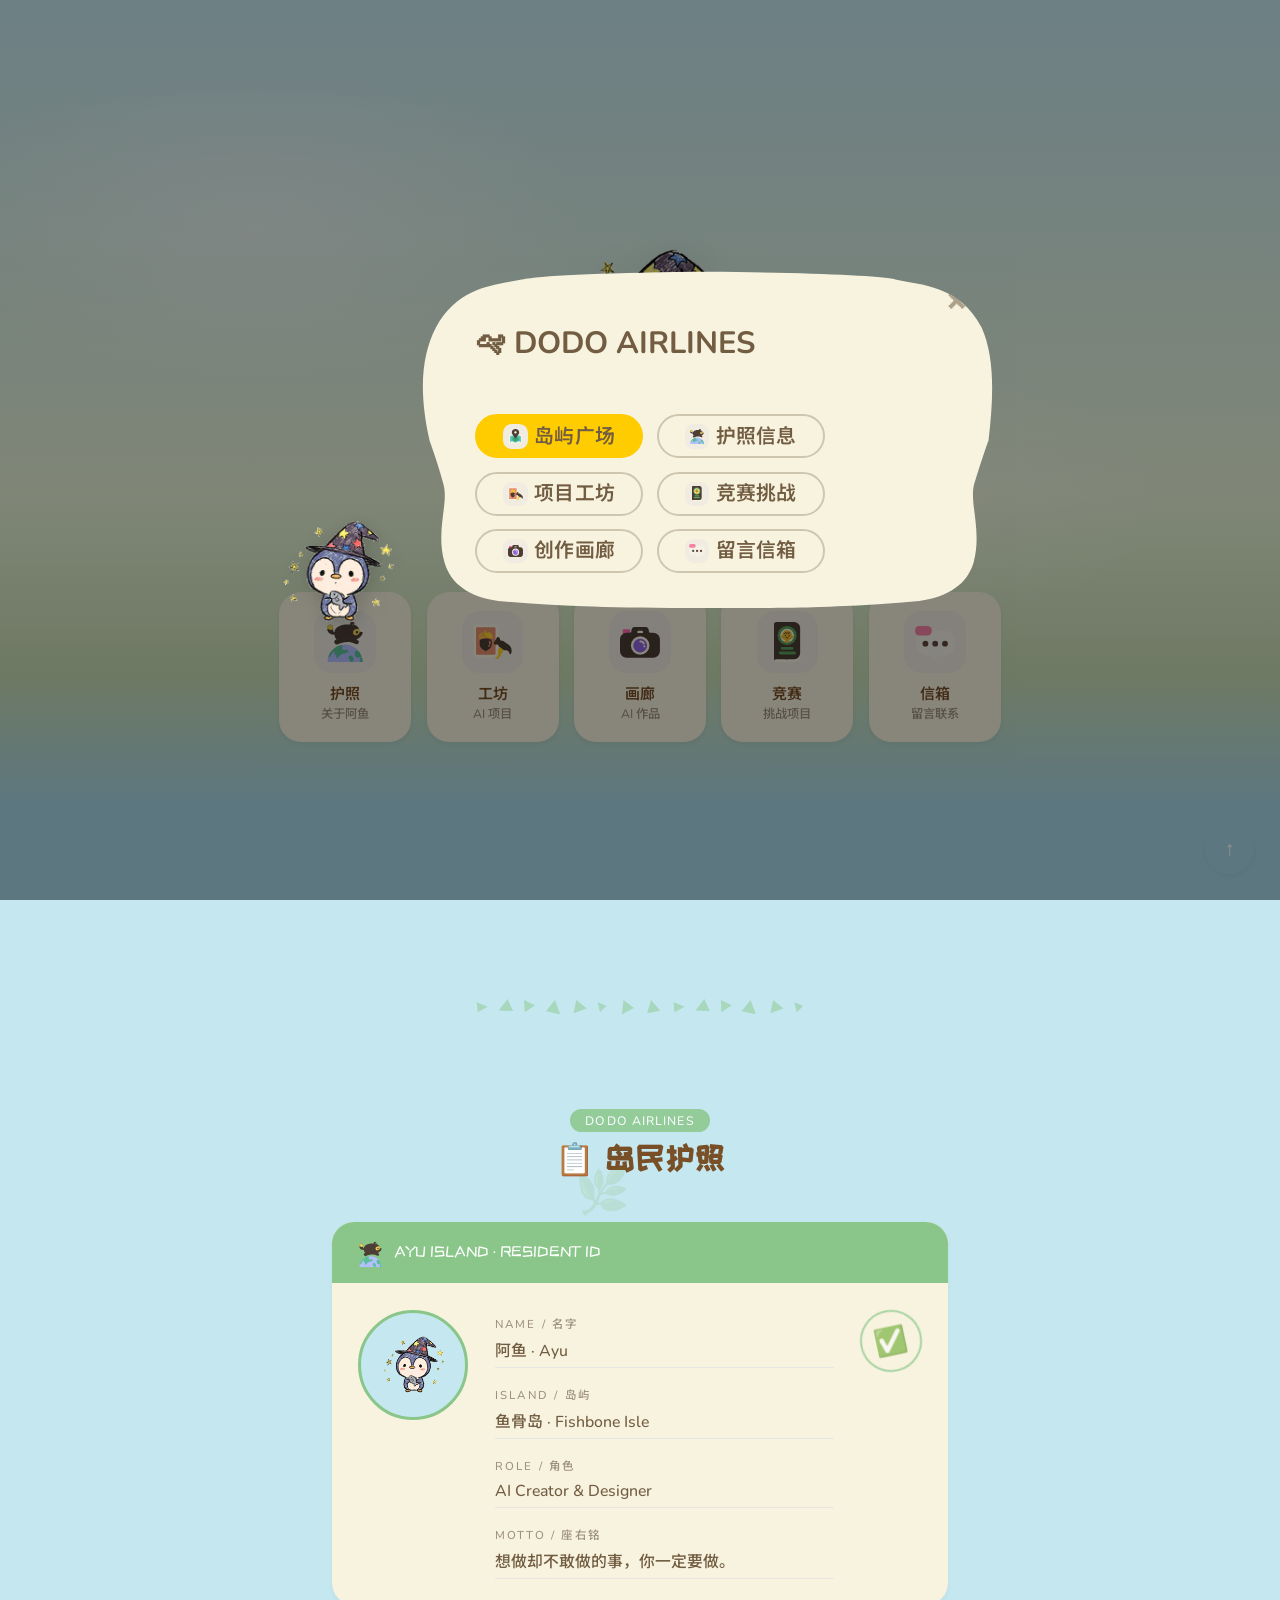
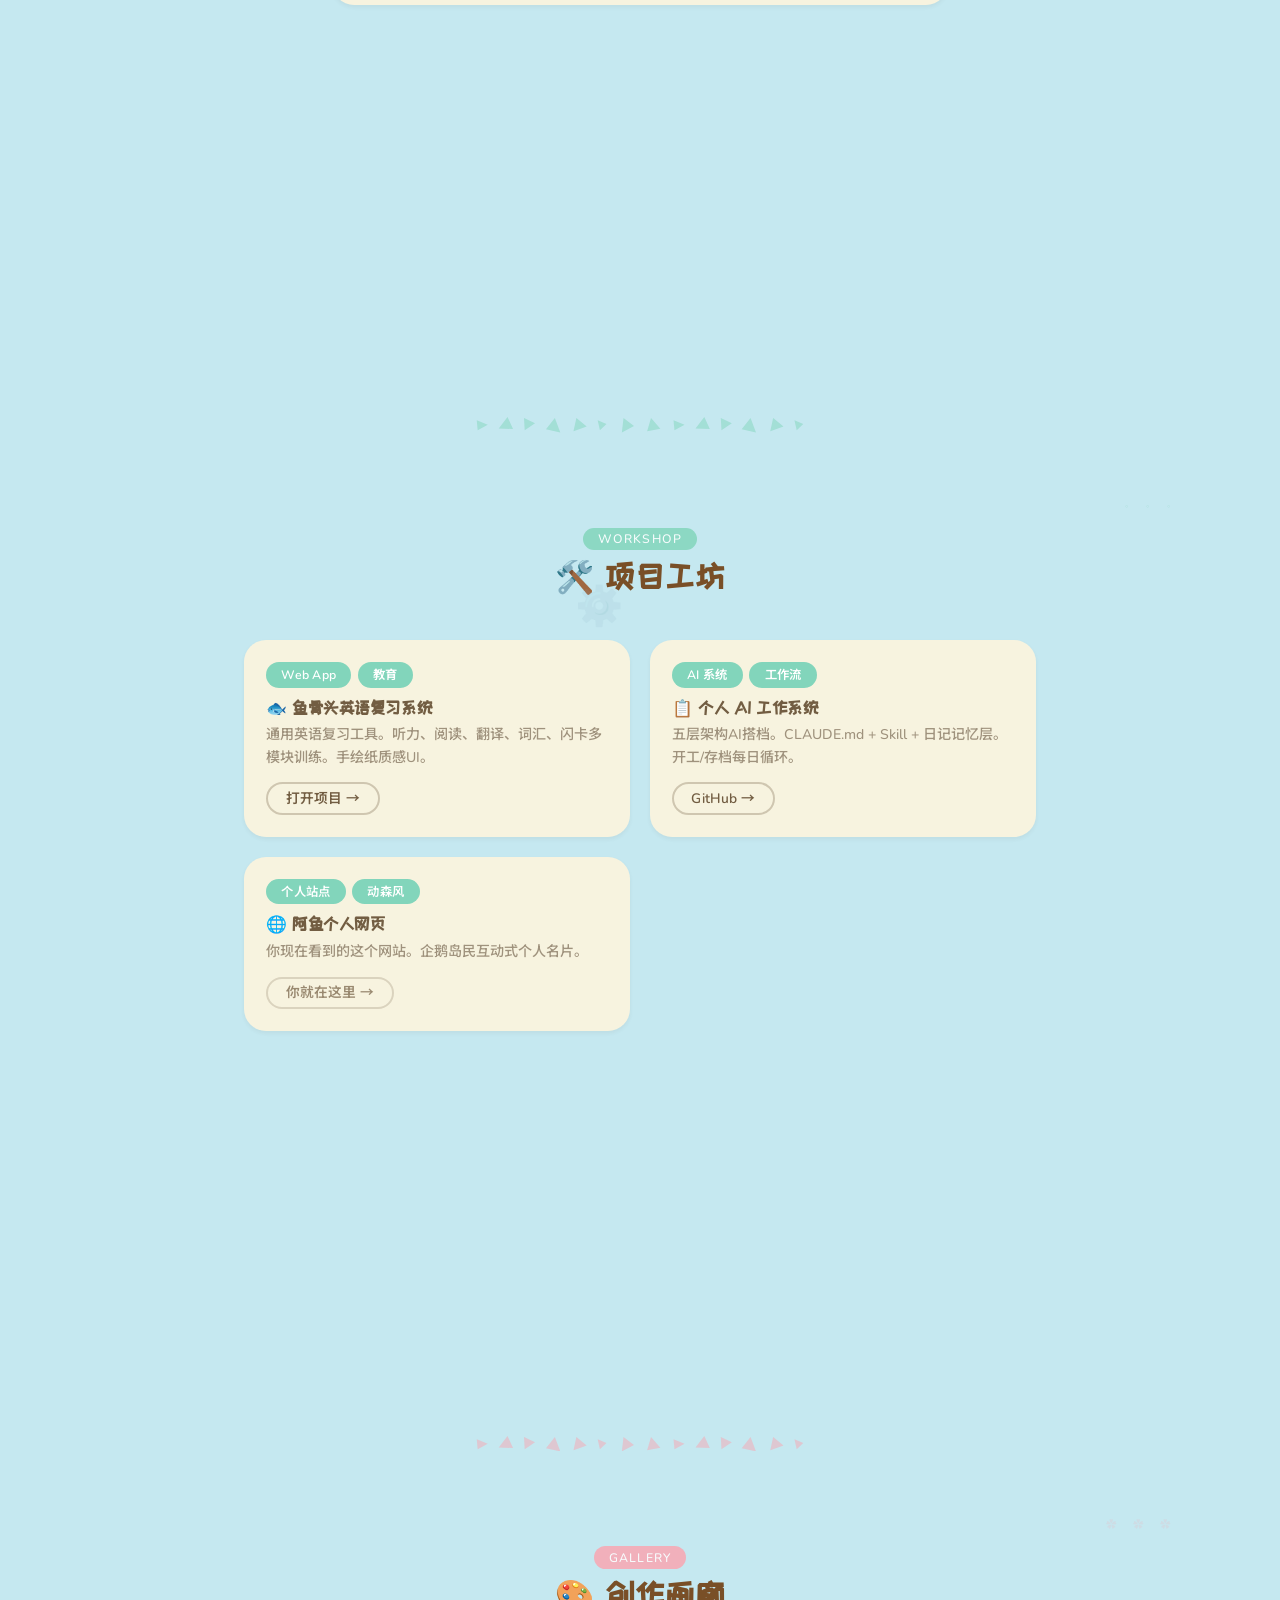
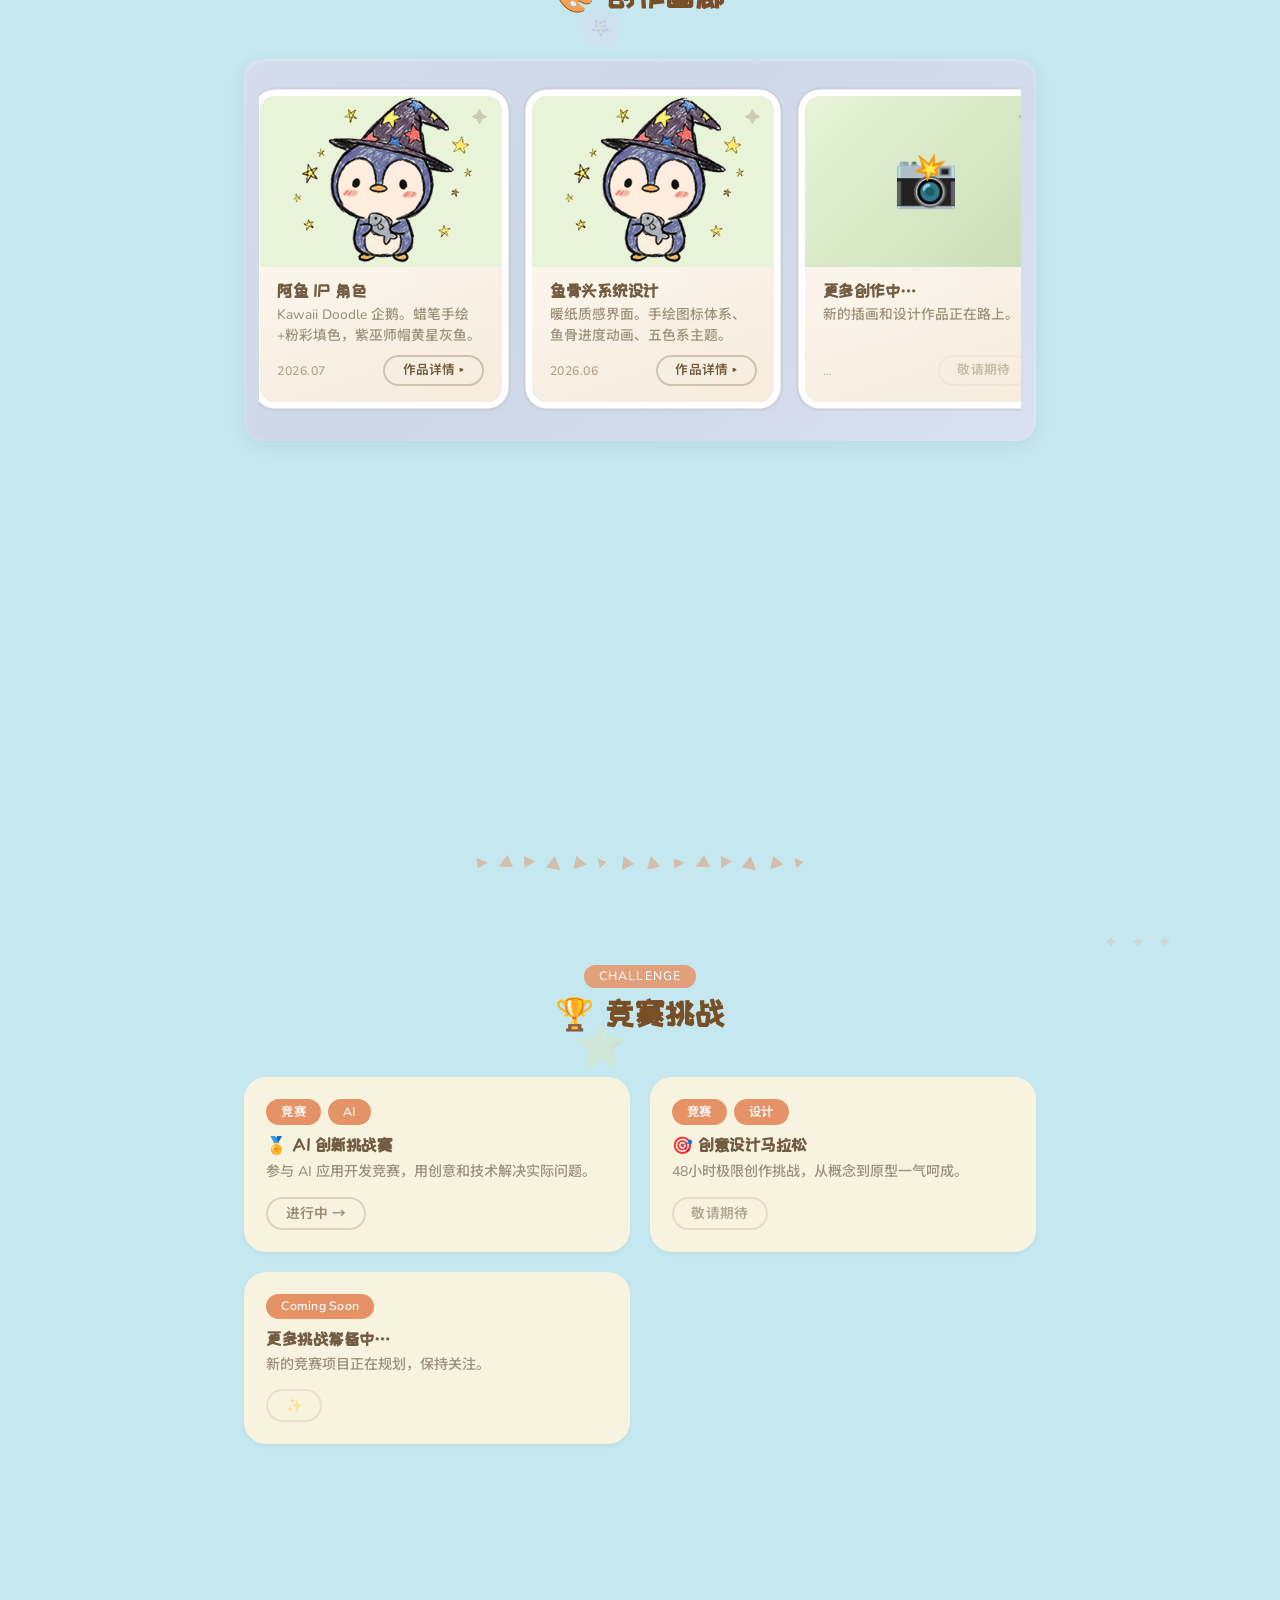
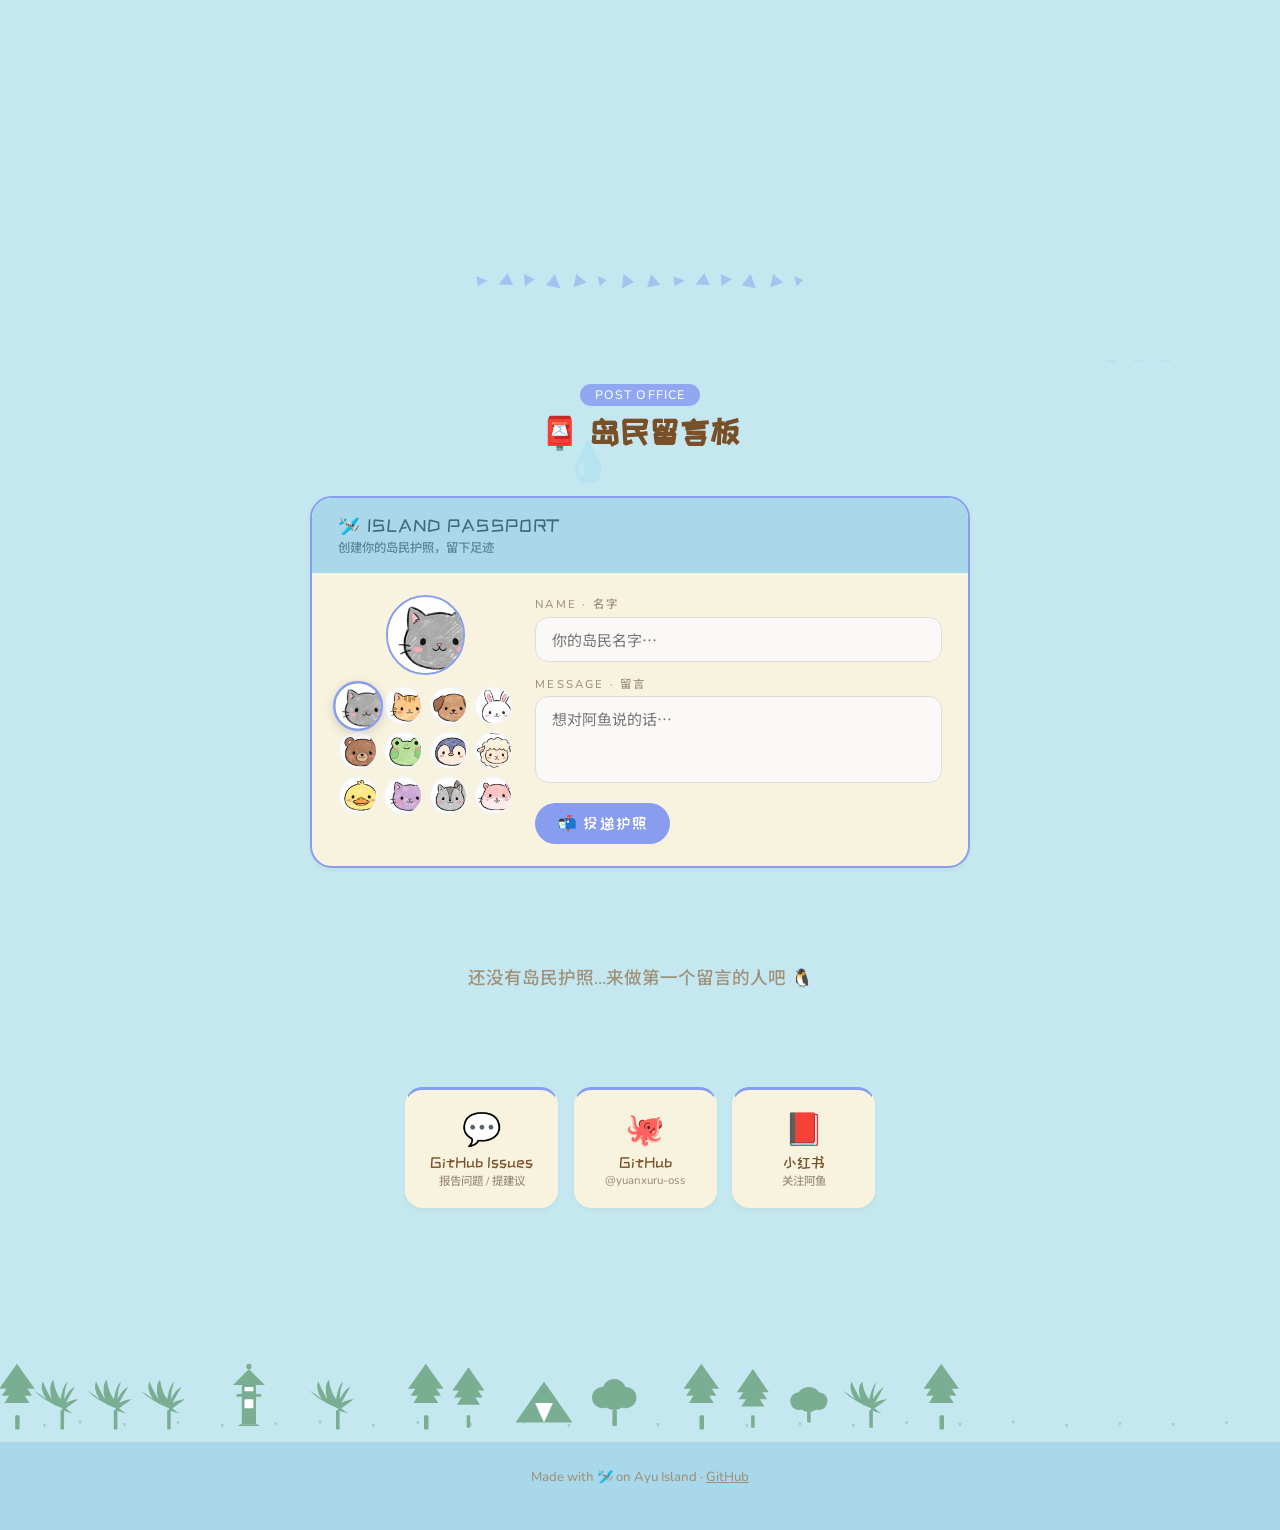
==== commit 16f49cf9: "work-detail: tree footer + pink island color scheme matching works section" ====
--- a/index.html
+++ b/index.html
@@ -993,10 +993,10 @@
   transition: opacity 0.3s;
   display: flex; flex-direction: column;
   overflow: hidden;
-  /* AC periwinkle pattern bg — matches gallery */
+  /* AC soft pink bg — follows works island color */
   background:
     radial-gradient(circle, rgba(255,255,255,0.15) 0.5px, transparent 0.5px),
-    linear-gradient(135deg, #d4dcec 0%, #cdd8e8 40%, #d8dff0 100%);
+    linear-gradient(135deg, #f0dfe4 0%, #f2e0e6 40%, #eed8de 100%);
   background-size: 22px 22px, 100% 100%;
 }
 .work-detail-overlay.open { opacity: 1; pointer-events: auto; }
@@ -1009,7 +1009,7 @@
   justify-content: space-between;
   padding: 0 20px;
   height: 56px;
-  background: rgba(248,248,240,0.7);
+  background: rgba(255,245,248,0.7);
   backdrop-filter: blur(6px);
   border-bottom: 1px solid rgba(114,93,66,0.08);
   position: relative;
@@ -1072,17 +1072,17 @@
 .sp-card {
   max-width: 700px;
   margin: 0 auto;
-  background: rgba(248,244,236,0.96);
+  background: rgba(255,248,250,0.96);
   border-radius: 20px;
   box-shadow: 0 2px 16px rgba(61,52,40,0.10), 0 8px 32px rgba(61,52,40,0.06);
   border: 1.5px solid rgba(160,145,120,0.12);
   overflow: hidden;
 }
 
-/* Hero card — sage green top */
+/* Hero card — soft pink follows works island */
 .sp-hero-card {
   position: relative;
-  background: linear-gradient(160deg, #e2ede0 0%, #d8e8d6 50%, #e8f0e4 100%);
+  background: linear-gradient(160deg, #f5e2e8 0%, #f0d8e0 50%, #f8e8ec 100%);
   border-radius: 0;
   border: none;
   box-shadow: none;
